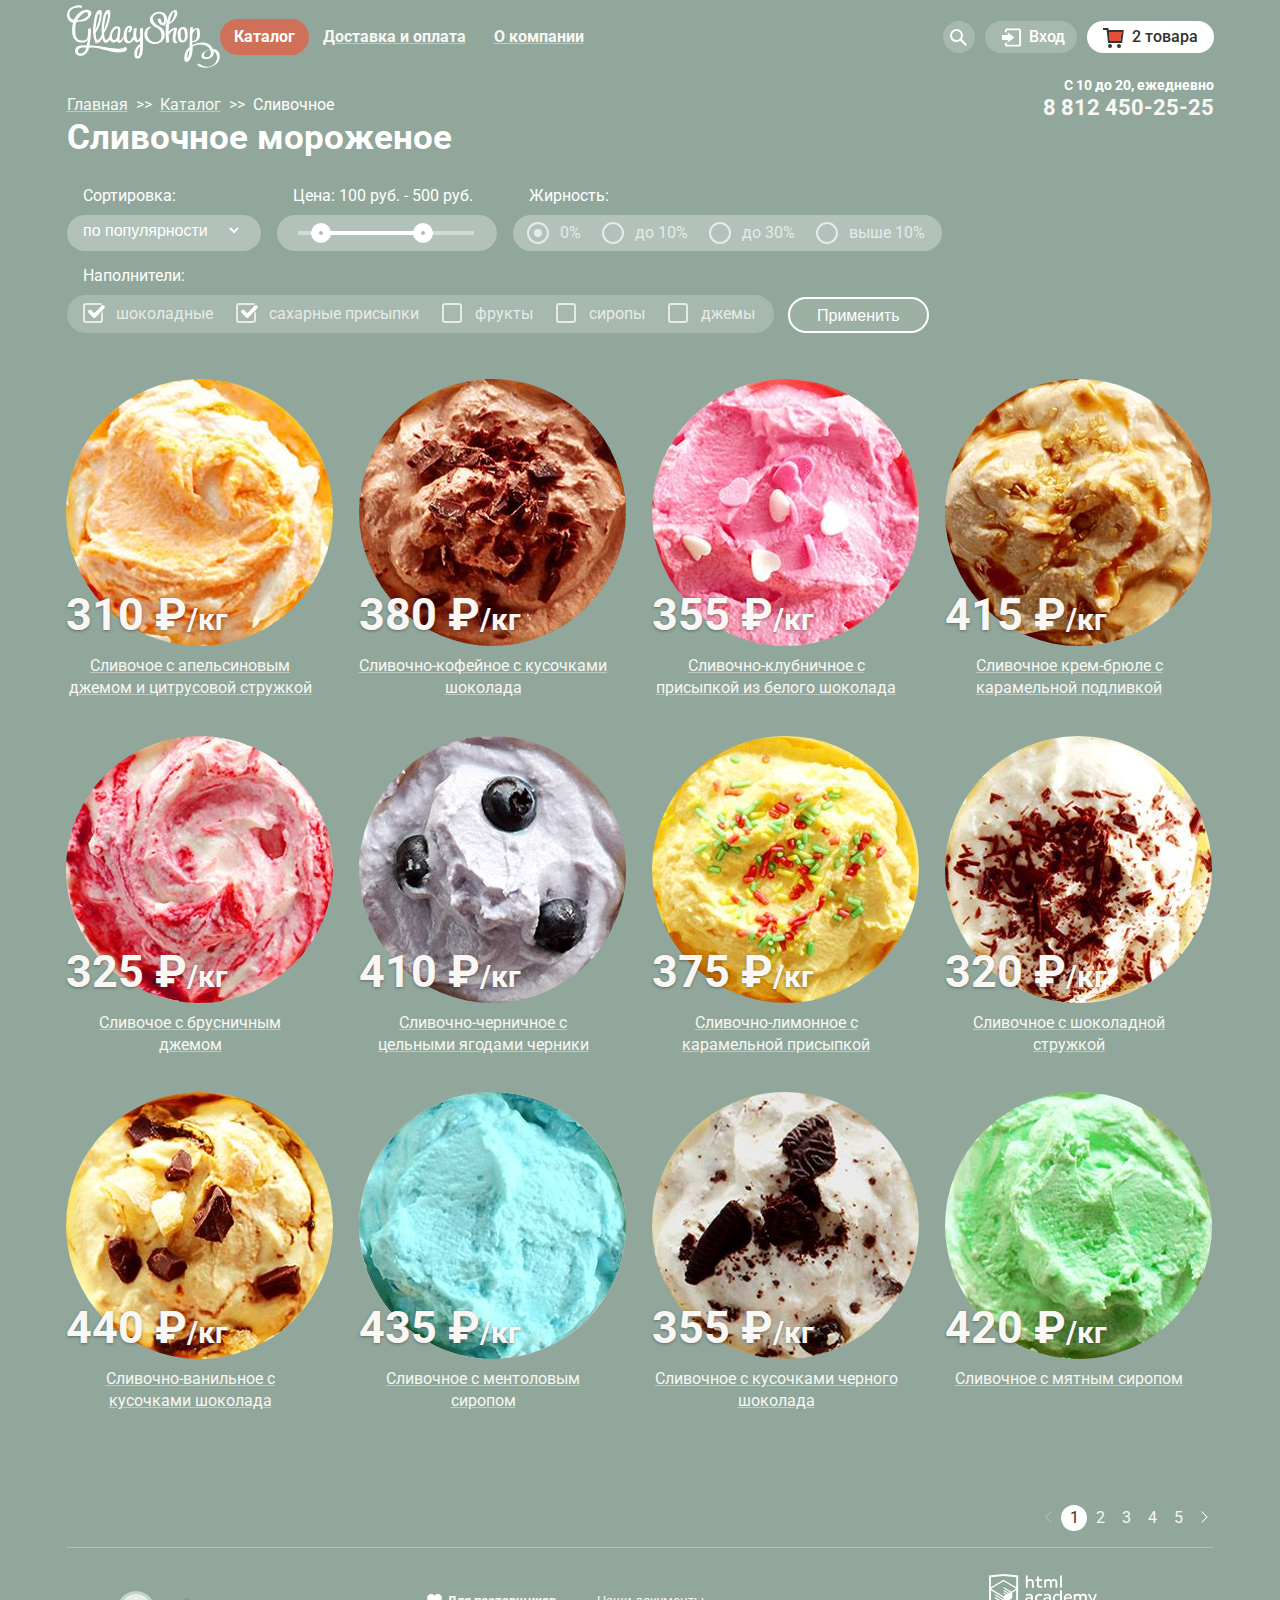
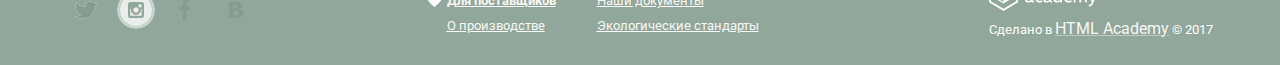
==== catalog.html @ 4b13fd87 "Финал. 2 раз" ====
<!DOCTYPE html>
<html lang="ru">

<head>
  <meta charset="utf-8">
  <title>HTML Academy: Глейси-каталог</title>
  <link href="/css/normalize.css" rel="stylesheet">
  <link href="css/style.min.css" rel="stylesheet">
  <link href="https://fonts.googleapis.com/css?family=Roboto:400,500,700&amp;subset=cyrillic" rel="stylesheet">
</head>

<body>
  <div class="site-wrapper inner">

    <div class="container inner">
      <header class="main-header inner">
        <nav class="main-navigation">
          <div class="logo">
            <a href="index.html" class="main-header-logo">
              <img src="img/logo-header.svg" width="154" height="63" alt="Логотип «Глейси»"></a>
          </div>

          <ul class="main-menu inner">
            <li class="main-menu-current"><a href="#">Каталог</a></li>
            <li><a class="menu-item" href="#">Доставка и оплата</a></li>
            <li><a class="menu-item" href="#">О компании</a></li>
          </ul>

          <ul class="user-navigation">
            <li class="user-navigation-search">
              <a><span class="visually-hidden">Поиск</span></a>
              <ul class="search-list">
                <li>
                  <div class="search-container">
                    <form class="form-search" action="https://echo.htmlacademy.ru" method="post">
                      <input type="search" name="поиск" placeholder="Что ищем?">
                    </form>
                  </div>
                </li>
              </ul>
            </li>

            <li class="user-navigation-login"><a href="#"><span >Вход</span></a>
              <ul class="login-list">
                <li>
                  <div class="login-container">
                    <form class="form-login" action="https://echo.htmlacademy.ru">
                      <span class="visually-hidden">Электронная почта</span>
                      <input type="email" name="email" placeholder="Электронная почта">
                      <span class="visually-hidden">Пароль</span>
                      <input type="password" name="password" placeholder="Пароль">

                      <div class="login-link">
                        <button class="button button-login" type="submit">Войти</button>
                        <ul class="login-link-list">
                          <li><a class="modal-link" href="#">Забыли пароль?</a></li>
                          <li><a class="modal-link" href="#">Новая регистрация</a></li>
                        </ul>
                      </div>
                    </form>
                  </div>
                </li>
              </ul>
            </li>

            <li class="user-navigation-bascet"><a href="#">2 товара<span class="visually-hidden">Корзина</span></a>
              <div class="basket-list">
                <div class="bascet-container">
                  <span class="visually-hidden">Таблица товаров</span>
                  <table class="besket-item">
                    <tr class="visually-hidden">
                      <td>Удалить из корзины</td>
                      <td>Изображение</td>
                      <td>Название</td>
                      <td>Цена/кг</td>
                      <td>Стоимость</td>
                    </tr>
                    <tr>
                      <td>
                        <button class="bascet-button-remove" type="button"></button>
                      </td>
                      <td><img src="img/bascet-tov-1.png" width="33" height="33" alt="Пломбир с апельсиновым джемом"></td>
                      <td>Пломбир с апельсиновым джемом</td>
                      <td>1,5 кг x <span class="gray-price">200 руб.</span></td>
                      <td>300 руб.</td>
                    </tr>
                    <tr>
                      <td>
                        <button class="bascet-button-remove" type="button"></button>
                      </td>
                      <td><img src="img/bascet-tov-2.png" width="33" height="33" alt="Пломбир с апельсиновым джемом"></td>
                      <td>Клубничный пломбир с присыпкой из белого шоколада</td>
                      <td>1,5 кг x <span class="gray-price">300 руб.</span></td>
                      <td>450 руб.</td>
                    </tr>
                    <tr>
                      <td></td>
                      <td></td>
                      <td></td>
                      <td colspan="2" class="bascet-finprice"><b>Итого: 750 руб.</b></td>

                    </tr>
                  </table>

                  <button type="submit" class="button button-basket">Oформить заказ</button>
                </div>
              </div>
            </li>
          </ul>
        </nav>
        
        <div class="contacts-navigation">
          <div class="breadcrumbs">
            <ul class="breadcrumbs-list">
              <li><a href="index.html">Главная</a></li>
              <li><a href="index.html">>></a></li>
              <li><a href="/">Каталог</a></li>
              <li><a href="index.html">>></a></li>
              <li>Cливочное</li>
            </ul>
          </div>
          <div class="container-contacts">
            <span class="contacts-navigation-timing">С 10 до 20, ежедневно</span>
            <br>
            <a href="tel:+78124502525" class="contacts-navigation-phone">8 812 450-25-25</a>
          </div>
        </div>
      </header>

      <main class="inner">
        <h1 class="visually-hidden">Каталог мороженого</h1>
        <section class="container-filter">
          <div class="filter-title">
            <h2>Cливочное мороженое</h2>
          </div>
          <form class="form-filter" action="https://echo.htmlacademy.ru">
            <div class="filter-1">
              <span>Сортировка:</span>
              <div class="options"></div>
              <select class="options-list" name="sorting">
                <option value="popular">по популярности</option>
                <option value="popular">cначала недорогие</option>
                <option value="popular">cначала дорогие</option>
                <option value="popular">по жирности</option>
              </select>
            </div>

            <div class="filter-2">
              <span>Цена: 100 руб. - 500 руб.</span>
              <div class="runner">
                <div class="range-controls"></div>
              </div>
            </div>

            <div class="filter-3">
              <span>Жирность:</span>
              <div class="radio-controls">
                <ul class="radio-list">
                  <li class="filter-fat">
                    <input class="visually-hidden filter-input filter-input-radio" type="radio" name="fat" id="zero" checked>
                    <label for="zero">0%</label>
                  </li>

                  <li class="filter-fat">
                    <input class="visually-hidden filter-input filter-input-radio" type="radio" name="fat" id="before-ten">
                    <label for="before-ten">до 10%</label>
                  </li>

                  <li class="filter-fat">
                    <input class="visually-hidden filter-input filter-input-radio" type="radio" name="fat" id="before-thirty">
                    <label for="before-thirty">до 30%</label>
                  </li>

                  <li class="filter-fat">
                    <input class="visually-hidden filter-input filter-input-radio" type="radio" name="fat" id="after-thirty">
                    <label for="after-thirty">выше 10%</label>
                  </li>
                </ul>
              </div>
            </div>

            <div class="filter-4">
              <span>Наполнители:</span>
              <div class="checkbox-controls">
                <ul class="filter-filler-list">
                  <li class="filler-item">
                    <input class="visually-hidden filter-input-checkbox" type="checkbox" name="chocolate" id="filter-chocolate" checked>
                    <label for="filter-chocolate">шоколадные</label>
                  </li>

                  <li class="filler-item">
                    <input class="visually-hidden filter-input-checkbox" type="checkbox" name="sugar" id="filter-sugar" checked>
                    <label for="filter-sugar">сахарные присыпки</label>
                  </li>

                  <li class="filler-item">
                    <input class="visually-hidden filter-input-checkbox" type="checkbox" name="fruit" id="filter-fruit">
                    <label for="filter-fruit">фрукты</label>
                  </li>

                  <li class="filler-item">
                    <input class="visually-hidden filter-input-checkbox" type="checkbox" name="syrup" id="filter-syrup">
                    <label for="filter-syrup">сиропы</label>
                  </li>

                  <li class="filler-item">
                    <input class="visually-hidden filter-input-checkbox" type="checkbox" name="jam" id="filter-jam">
                    <label for="filter-jam">джемы</label>
                  </li>
                </ul>
              </div>

            </div>
            <button class="button-filter">Применить</button>
          </form>
        </section>

        <section class="catalog-container">
          <h2 class="visually-hidden">Товары</h2>
          <ul class="catalog-list catalog">
            <li class="card-product">
              <a class="catalog-item catalog" href="#">
                <img src="img/tov-1.jpg" width="267" height="267" alt="Cливочое с апельсиновым джемом и цитрусовой стружкой">
                <div class="cost-and-kg"><span class="cost">310 ₽</span><span class="kg">/кг</span></div>
                <p class="name-ice-cream">Cливочое с апельсиновым джемом и цитрусовой стружкой</p>
              </a>
              <button class="button button-catalog">Быстрый просмотр</button>

            </li>
            <li class="card-product">
              <a class="catalog-item catalog" href="#">
                <img src="img/tov-2.jpg" width="267" height="267" alt="Сливочно-кофейное с кусочками шоколада">
                <div class="cost-and-kg"><span class="cost">380 ₽</span><span class="kg">/кг</span></div>
                <p class="name-ice-cream">Сливочно-кофейное с кусочками шоколада</p>
              </a>
              <button class="button button-catalog">Быстрый просмотр</button>
            </li>
            <li class="card-product">
              <a class="catalog-item catalog" href="#">
                <img src="img/tov-3.jpg" width="267" height="267" alt="Сливочно-клубничное с присыпкой из белого шоколада">
                <div class="cost-and-kg"><span class="cost">355 ₽</span><span class="kg">/кг</span></div>
                <p class="name-ice-cream">Сливочно-клубничное с присыпкой из белого шоколада</p>
              </a>
              <button class="button button-catalog">Быстрый просмотр</button>

            </li>
            <li class="card-product">
              <a class="catalog-item catalog" href="#">
                <img src="img/tov-4.jpg" width="267" height="267" alt="Cливочное крем-брюле с карамельной подливкой">
                <div class="cost-and-kg"><span class="cost">415 ₽</span><span class="kg">/кг</span></div>
                <p class="name-ice-cream">Cливочное крем-брюле с карамельной подливкой</p>
              </a>
              <button class="button button-catalog">Быстрый просмотр</button>

            </li>
            <li class="card-product">
              <a class="catalog-item catalog" href="#">
                <img src="img/tov-5.jpg" width="267" height="267" alt="Cливочое с брусничным джемом">
                <div class="cost-and-kg"><span class="cost">325 ₽</span><span class="kg">/кг</span></div>
                <p class="name-ice-cream">Cливочое с брусничным джемом</p>
              </a>
              <button class="button button-catalog">Быстрый просмотр</button>

            </li>
            <li class="card-product">
              <a class="catalog-item catalog" href="#">
                <img src="img/tov-6.jpg" width="267" height="267" alt="Сливочно-черничное с цельными ягодами черники">
                <div class="cost-and-kg"><span class="cost">410 ₽</span><span class="kg">/кг</span></div>
                <p class="name-ice-cream">Сливочно-черничное с цельными ягодами черники</p>
              </a>
              <button class="button button-catalog">Быстрый просмотр</button>
            </li>
            <li class="card-product">
              <a class="catalog-item catalog" href="#">
                <img src="img/tov-7.jpg" width="267" height="267" alt="Сливочно-лимонное с карамельной присыпкой">
                <div class="cost-and-kg"><span class="cost">375 ₽</span><span class="kg">/кг</span></div>
                <p class="name-ice-cream">Сливочно-лимонное с карамельной присыпкой</p>
              </a>
              <button class="button button-catalog">Быстрый просмотр</button>

            </li>
            <li class="card-product">
              <a class="catalog-item catalog" href="#">
                <img src="img/tov-8.jpg" width="267" height="267" alt="Сливочное с шоколадной стружкой">
                <div class="cost-and-kg"><span class="cost">320 ₽</span><span class="kg">/кг</span></div>
                <p class="name-ice-cream">Сливочное с шоколадной стружкой</p>
              </a>
              <button class="button button-catalog">Быстрый просмотр</button>
            </li>
            <li class="card-product">
              <a class="catalog-item catalog" href="#">
                <img src="img/tov-9.jpg" width="267" height="267" alt="Сливочно-ванильное с кусочками шоколада">
                <div class="cost-and-kg"><span class="cost">440 ₽</span><span class="kg">/кг</span></div>
                <p class="name-ice-cream">Сливочно-ванильное с кусочками шоколада</p>
              </a>
              <button class="button button-catalog">Быстрый просмотр</button>
            </li>
            <li class="card-product">
              <a class="catalog-item catalog" href="#">
                <img src="img/tov-10.jpg" width="267" height="267" alt="Сливочноe с ментоловым сиропом">
                <div class="cost-and-kg">
                  <span class="cost">435 ₽</span><span class="kg">/кг</span></div>
                <p class="name-ice-cream">Сливочноe с ментоловым сиропом</p>
              </a>
              <button class="button button-catalog">Быстрый просмотр</button>

            </li>
            <li class="card-product">
              <a class="catalog-item catalog" href="#">
                <img src="img/tov-11.jpg" width="267" height="267" alt="Сливочное с кусочками черного шоколада">
                <div class="cost-and-kg">
                  <span class="cost">355 ₽</span><span class="kg">/кг</span></div>
                <p class="name-ice-cream">Сливочное с кусочками черного шоколада</p>
              </a>
              <button class="button button-catalog">Быстрый просмотр</button>

            </li>
            <li class="card-product">
              <a class="catalog-item catalog" href="#">
                <img src="img/tov-12.jpg" width="267" height="267" alt="Сливочное с мятным сиропом">
                <div class="cost-and-kg">
                  <span class="cost">420 ₽</span><span class="kg">/кг</span></div>
                <p class="name-ice-cream">Сливочное с мятным сиропом</p>
              </a>
              <button class="button button-catalog">Быстрый просмотр</button>

            </li>
          </ul>
          <ul class="pagination-list">
            <li class="back disabled">
              <a class="arrow-back" href="#"><img src="img/arrow-back.svg" alt="назад" width="7" height="12"></a>
            </li>
            <li><a class="pagination-item active" href="#">1</a></li>
            <li><a class="pagination-item" href="#">2</a></li>
            <li><a class="pagination-item" href="#">3</a></li>
            <li><a class="pagination-item" href="#">4</a></li>
            <li><a class="pagination-item" href="#">5</a></li>
            <li>
              <a class="arrow-next" href="#"><img src="img/arrow-next.svg" alt="вперед" width="7" height="12"></a>
            </li>
          </ul>

        </section>
      </main>

      <footer class="main-footer inner">
        <div class="footer-social">
          <ul class="footer-social-list">
            <li><a class="twiter" href="#" target="_blank"><span class="visually hidden">Твиттер</span></a></li>
            <li><a class="instagram" href="#" target="_blank"><span class="visually hidden">Инстаграмм</span></a></li>
            <li><a class="fb" href="#" target="_blank"><span class="visually hidden">Фейсбук</span></a></li>
            <li><a class="vk" href="#" target="_blank"><span class="visually hidden">Вконтакте</span></a></li>
          </ul>
        </div>
        <nav>
          <ul class="footer-menu">
            <li class="footer-menu-heart"><a href="#">Для поставщиков</a></li>
            <li><a href="#">Наши документы</a></li>
            <li><a href="#">О производстве</a></li>
            <li><a href="#">Экологические стандарты</a></li>
          </ul>
        </nav>
        <div class="footer-copywriting">
          <a href="https://htmlacademy.ru/">
            <img src="img/logo-footer.svg" width="108" height="39" alt="html академия"></a>
          <p>Cделано в <a class="footer-link" href="#">HTML Academy</a> © 2017</p>
        </div>
      </footer>

    </div>
  </div>
</body>

</html>
---- css/style.min.css ----
body {min-width: 1200px;font-family: "Roboto", Arial, sans-serif;font-size: 16px;line-height: 22px;color: #ffffff;}main.inner {min-width: 1200px;padding: 0;margin: 0;}.body-index {min-width: 1200px;margin-left: auto;margin-right: auto;}.site-wrapper {min-width: 940px;background-color: #849d8f;background-repeat: no-repeat;background-position: top center;}a {text-decoration: none;}.site-wrapper.inner {min-height: 0;background-color: #91a79b;background-image: none;}.container {width: 1200px;margin-left: auto;margin-right: auto;padding-right: 2.3%;padding-left: 2.3%;}a {font-size: 16px;color: #f8f7f4;}a:hover,a:active {color: #ffbc9e;}.menu-item,.name-ice-cream,.footer-menu-item,.breadcrumbs-list a,.footer-menu {text-decoration: underline;-webkit-text-decoration-skip: ink;text-decoration-skip: ink;-webkit-text-decoration-color: rgba(255, 255, 255, 0.4);text-decoration-color: rgba(255, 255, 255, 0.4);}.breadcrumbs-list a:hover {text-decoration: underline;-webkit-text-decoration-skip: ink;text-decoration-skip: ink;-webkit-text-decoration-color: #ffbc9e;text-decoration-color: #ffbc9e;}.breadcrumbs-list li:nth-child(2) a,.breadcrumbs-list li:nth-child(4) a,.breadcrumbs-list li:nth-child(5) a {text-decoration: none;}.footer-link {text-decoration: underline;-webkit-text-decoration-skip: ink;text-decoration-skip: ink;-webkit-text-decoration-color: rgba(255, 255, 255, 0.4);text-decoration-color: rgba(255, 255, 255, 0.4);}.footer-link:hover {text-decoration: underline;-webkit-text-decoration-skip: ink;text-decoration-skip: ink;-webkit-text-decoration-color: #ffbc9e;text-decoration-color: #ffbc9e;}.modal-link {text-decoration: underline;-webkit-text-decoration-skip: ink;text-decoration-skip: ink;-webkit-text-decoration-color: #323232;text-decoration-color: #323232;}.modal-link:hover,.modal-link:active {color: #e84d37;-webkit-text-decoration-color: #e84d37;text-decoration-color: #e84d37;}img {max-width: 100%;height: auto;}.visually-hidden:not(:focus):not(:active),input[type="checkbox"].visually-hidden,input[type="radio"].visually-hidden {position: absolute;width: 1px;height: 1px;margin: -1px;border: 0;padding: 0;white-space: nowrap;-webkit-clip-path: inset(100%);clip-path: inset(100%);clip: rect(0 0 0 0);overflow: hidden;}.button {color: #fefefe;font-weight: 700;font-size: 18px;line-height: 24px;padding: 13px 24px;border: 0;border-radius: 40px;background-image: -webkit-gradient(linear, left top, left bottom, from(#f26843), to(#e74a35));background-image: -webkit-linear-gradient(#f26843 0%, #e74a35 100%);background-image: -o-linear-gradient(#f26843 0%, #e74a35 100%);background-image: linear-gradient(#f26843 0%, #e74a35 100%);-webkit-box-shadow: 0px 1px 2px 0px rgba(172, 16, 0, 0.64);box-shadow: 0px 1px 2px 0px rgba(172, 16, 0, 0.64);}.button:hover {background-image: -webkit-gradient(linear, left top, left bottom, from(#f58669), to(#ec6f5e));background-image: -webkit-linear-gradient(#f58669 0%, #ec6f5e 100%);background-image: -o-linear-gradient(#f58669 0%, #ec6f5e 100%);background-image: linear-gradient(#f58669 0%, #ec6f5e 100%);}.button:active {background-image: -webkit-gradient(linear, left top, left bottom, from(#d74531), to(#e1613e));background-image: -webkit-linear-gradient(#d74531 0%, #e1613e 100%);background-image: -o-linear-gradient(#d74531 0%, #e1613e 100%);background-image: linear-gradient(#d74531 0%, #e1613e 100%);-webkit-box-shadow: inset 0px 2px 2px 0px rgba(148, 39, 24, 0.4);box-shadow: inset 0px 2px 2px 0px rgba(148, 39, 24, 0.4);}.button.big-banner-button {font-size: 32px;line-height: 44px;text-shadow: 0px 2px 5px rgba(172, 16, 0, 0.76);}.button.big-banner-button:hover {background-image: -webkit-gradient(linear, left top, left bottom, from(#f58669), to(#ec6f5e));background-image: -webkit-linear-gradient(#f58669 0%, #ec6f5e 100%);background-image: -o-linear-gradient(#f58669 0%, #ec6f5e 100%);background-image: linear-gradient(#f58669 0%, #ec6f5e 100%);-webkit-box-shadow: 0px 1px 2px 0px rgba(172, 16, 0, 0.64);box-shadow: 0px 1px 2px 0px rgba(172, 16, 0, 0.64);color: #ffffff;}.button.big-banner-button:active {background-image: -webkit-gradient(linear, left top, left bottom, from(#d74531), to(#e1613e));background-image: -webkit-linear-gradient(#d74531 0%, #e1613e 100%);background-image: -o-linear-gradient(#d74531 0%, #e1613e 100%);background-image: linear-gradient(#d74531 0%, #e1613e 100%);-webkit-box-shadow: inset 0px 2px 2px 0px rgba(148, 39, 24, 0.4);box-shadow: inset 0px 2px 2px 0px rgba(148, 39, 24, 0.4);color: #ffffff;}.button-feedback {text-align: center;margin: 0;margin-left: auto;margin-right: auto;margin-top: 26px;margin-bottom: 30px;}.main-header {width: 1147px;margin: auto;margin-bottom: 273px;}.main-header.inner {width: 1147px;margin: auto;margin-bottom: 0px;}.main-menu,.sub-menu,.user-navigation,.search-list,.login-link-list,.breadcrumbs-list,.filter-filler-list,.fat-filter-list {list-style: none;}.main-menu,.menu-catalog-item:first-child {font-weight: 700;}.catalog-line {width: 130px;padding: 0;margin-top: 0;margin-bottom: 0;border: 1px solid #d1d0ce;}.menu-catalog-list,.search-list {color: black;list-style: none;display: none;}.user-navigation-search {position: relative;}.search-list {z-index: 2;display: none;margin: 0;padding: 0;list-style: none;background-color: transparent;padding-top: 5px;border-radius: 8px;-webkit-box-shadow: 0px 20px 20px 0px rgba(0, 0, 0, 0.4);box-shadow: 0px 20px 20px 0px rgba(0, 0, 0, 0.4);border-radius: 8px;position: absolute;top: 33px;left: -310px;}.search-container {padding: 20px 15px;background-color: #f8f7f4;border-radius: 8px;}.form-search input[type="search"] {padding: 0;margin: 0;width: 310px;height: 42px;padding-left: 14px;border: 1px solid #d3d3d2;border-radius: 6px;}.user-navigation-search:hover .search-list {display: -webkit-box;display: -ms-flexbox;display: flex;}.main-navigation {display: -webkit-box;display: -ms-flexbox;display: flex;min-height: 74px;margin: auto;}.logo {width: 153px;padding: 0;margin: 0;margin-top: auto;display: -webkit-box;display: -ms-flexbox;display: flex;margin-top: auto;}.main-menu {margin: 0;padding: 0;display: -webkit-box;display: -ms-flexbox;display: flex;-ms-flex-wrap: wrap;flex-wrap: wrap;width: 600px;display: flex;-webkit-box-align: center;-ms-flex-align: center;align-items: center;flex-wrap: wrap;}.main-menu a {margin: 0;display: block;padding: 7px 14px;}.main-menu a:hover,.main-menu a:active {color: #323232;background-color: #f7f6f3;border-radius: 20px;text-decoration: none;}.main-menu a:active {background-color: rgba(248, 247, 244, 0.988);-webkit-box-shadow: inset 0px 2px 1px 0px #696969;box-shadow: inset 0px 2px 1px 0px #696969;}.main-menu li:first-child:hover .menu-catalog-list,.main-menu li:first-child:active .menu-catalog-list {position: fixed;top: 55px;padding-top: 5px;display: block;border-radius: 8px;background-color: transparent;margin: 0;-webkit-box-shadow: 0px 20px 20px 0px rgba(0, 0, 0, 0.4);box-shadow: 0px 20px 20px 0px rgba(0, 0, 0, 0.4);}.main-menu.inner li:first-child:hover .menu-catalog-list,.main-menu.inner li:first-child:active .menu-catalog-list {display: none;}.menu-catalog-list {list-style: none;padding: 0;margin: 0;}.menu-catalog-container {padding: 0;margin: 0;list-style: none;border-radius: 8px;background-color: #f8f7f4;}.menu-catalog-container li:first-child::after {content: "";position: absolute;top: 44px;height: 2px;width: 138px;background-color: #d1d0ce;}.menu-catalog-item:hover a {background-color: #fbded8;}.menu-catalog-item:active a {background-color: #f6b5a5;-webkit-box-shadow: none;box-shadow: none;}.menu-catalog-item {padding-left: 15px;padding-left: 5px;padding-top: 5px;padding-bottom: 5px;}.user-navigation {font-size: 14px;line-height: 16px;font-weight: 500;padding: 0;margin: 0;display: -webkit-box;display: -ms-flexbox;display: flex;-ms-flex-wrap: wrap;flex-wrap: wrap;width: 350px;-webkit-box-pack: end;-ms-flex-pack: end;justify-content: flex-end;-webkit-box-align: center;-ms-flex-align: center;align-items: center;margin-left: auto;}.menu-catalog-item {font-size: 14px;line-height: 16px;list-style: none;font-weight: 400;}.menu-catalog-item a,.login-list a {color: #323232;}.menu-catalog-item.active-link {background-color: #d07058;}.menu-catalog-item:hover {background-color: #fbded8;}.menu-catalog-item:active,.menu-catalog-item:active a {background-color: #f6b5a5;}.menu-catalog-item:first-child:hover {background-color: #fbded8;border-top-left-radius: 8px;border-top-right-radius: 8px;}.menu-catalog-item:last-child:hover {background-color: #fbded8;border-bottom-left-radius: 8px;border-bottom-right-radius: 8px;}.menu-catalog-item:first-child:active {background-color: #f6b5a5;border-top-left-radius: 8px;border-top-right-radius: 8px;}.menu-catalog-item:last-child:active {background-color: #f6b5a5;border-bottom-left-radius: 8px;border-bottom-right-radius: 8px;}.user-navigation-search {width: 32px;height: 32px;border-radius: 50%;background-color: rgba(255, 255, 255, 0.2);background-image: url("/img/ic-search.svg");background-repeat: no-repeat;background-size: 17px 17px;background-position: center;}.user-navigation-search:hover {background-color: rgb(255, 255, 255);background-image: url("/img/ic-search-hover.svg");}.user-navigation-login {width: 92px;display: -webkit-box;display: -ms-flexbox;display: flex;position: relative;background-color: rgba(255, 255, 255, 0.2);border-radius: 40px;margin-left: 10px;background-image: url("/img/ic-login.svg");background-repeat: no-repeat;background-size: 20px 19px;background-position: 17px 7px;}.user-navigation-login:hover {background-color: rgb(255, 255, 255);color: #323232;background-image: url(/img/ic-login-hover.svg);background-repeat: no-repeat;background-size: 20px 19px;background-position: 17px 7px;}.user-navigation-login span {display: inline-block;color: #ffffff;padding-top: 8px;padding-bottom: 8px;padding-right: 6px;padding-left: 44px;}.user-navigation-login:hover span {color: #323232;}.login-list {z-index: 2;margin: 0;padding: 0;display: none;position: absolute;list-style: none;border-radius: 8px;padding-top: 5px;background-color: transparent;top: 32px;left: -196px;-webkit-box-shadow: 0px 20px 20px 0px rgba(0, 0, 0, 0.4);box-shadow: 0px 20px 20px 0px rgba(0, 0, 0, 0.4);}.login-container {list-style: none;padding: 0;margin: 0;background-color: #f8f7f4;border-radius: 8px;padding-top: 20px;padding-left: 17px;padding-right: 17px;}.login-link-list a {background-image: none;}.user-navigation-login:hover .login-list {display: block;}.form-login {width: 256px;}.form-login input {width: 0px;width: 240px;height: 42px;border: 1px solid #999999;padding-left: 14px;border-radius: 8px;margin-bottom: 20px;}.button-login {margin: 0;margin-bottom: 20px;margin-right: 19px;}.login-link {padding: 0;margin: 0;display: -webkit-box;display: -ms-flexbox;display: flex;}.login-link a {display: inline-block;margin-bottom: 6px;}.login-link-list {padding: 0;margin: 0;margin-top: 3px;}.user-navigation-bascet {background-color: #ffffff;border-radius: 40px;margin-left: 10px;background-image: url(/img/ic-bascet-active.svg);background-repeat: no-repeat;background-size: 21px 20px;background-position: 16px 7px;}.user-navigation-bascet a {color: #323232;display: inline-block;padding-right: 16px;padding-left: 45px;padding-top: 8px;padding-bottom: 8px;}.user-navigation-bascet:hover a {color: #323232;}.container {position: relative;}.basket-list {z-index: 2;display: none;padding: 0;margin: 0;font-weight: 400;color: #323232;list-style: none;font-size: 13px;position: absolute;top: 53px;left: 716px;padding-top: 5px;padding-right: 0px;border-radius: 8px;background-color: transparent;-webkit-box-shadow: 0px 20px 20px 0px rgba(0, 0, 0, 0.4);box-shadow: 0px 20px 20px 0px rgba(0, 0, 0, 0.4);}.besket-item tr:last-child {border-top: 1px solid #ccccc9;}.bascet-container {list-style: none;padding: 0;margin: 0;background-color: #f8f7f4;padding: 0px;border-radius: 8px;padding-top: 20px;padding-bottom: 20px;padding-left: 16px;padding-right: 16px;}.bascet-finprice {width: 146px;text-align: right;padding-top: 16px;}.user-navigation-bascet:hover .basket-list {display: -webkit-box;display: -ms-flexbox;display: flex;}.bascet-button-remove {padding: 0;width: 11px;height: 11px;border: none;background-image: url(/img/baset-remove.svg);background-color: transparent;}.bascet-finprice {padding-left: 420px;}.besket-item {padding: 0;margin: 0;border-collapse: collapse;margin-bottom: 17px;}.button-basket {display: block;margin-left: auto;margin-top: 14px;}.besket-item td {padding-bottom: 18px;}.besket-item td:nth-child(1) {width: 13px;}.besket-item td:nth-child(2) {width: 33px;padding-left: 8px;padding-right: 8px;}.besket-item td:nth-child(3) {width: 216px;padding-left: 6px;padding-right: 24px;}.besket-item td:nth-child(4) {width: 96px;padding-left: 7px;padding-right: 6px;}.besket-item td:nth-child(5) {width: 50px;padding-left: 21px;}.contacts-navigation {margin: 0;padding: 0;height: 42px;display: -webkit-box;display: -ms-flexbox;display: flex;-ms-flex-wrap: wrap;flex-wrap: wrap;}.container-contacts {width: 300px;height: 42px;margin-left: auto;}.form-login {font-weight: 400;}.login-list a {font-size: 13px;color: #323232;}.gray-price {color: #999999;}.contacts-navigation {font-weight: 700;text-align: right;}.contacts-navigation-timing {display: inline-block;font-size: 14px;line-height: 16px;}.contacts-navigation-phone {display: inline-block;font-size: 22px;line-height: 24px;}.slider-list,.breadcrumbs,.fat-filter,.filler-filter,.pagination-list,.slider-button-list {list-style: none;}.slider {width: 1147px;margin: auto;position: relative;text-align: center;margin-bottom: 40px;}.slider-list {margin: 0;padding: 0;}.slide-title {width: 700px;padding: 0;margin: 0 auto;margin-bottom: 38px;font-size: 60px;line-height: 60px;font-weight: 800;}.slider-controls {position: absolute;bottom: 10px;}.slider-controls label {display: inline-block;width: 17px;height: 17px;margin-right: 8px;vertical-align: top;background-color: transparent;border: 2px solid #ffffff;border-radius: 50%;cursor: pointer;}.slider-controls label:hover {display: inline-block;width: 17px;height: 17px;margin-right: 8px;vertical-align: top;background-color: rgba(255, 255, 255, 0.2);border: 2px solid #ffffff;border-radius: 50%;cursor: pointer;}#icecream-1:checked~.site-wrapper {background-color: #849d8f;background-image: url("/img/icecream-banner1.png");}#icecream-2:checked~.site-wrapper {background-color: #8996a6;background-image: url("/img/icecream-banner2.png");}#icecream-3:checked~.site-wrapper {background-color: #9d8b84;background-image: url("/img/icecream-banner3.png");}.site-wrapper::before,.site-wrapper::after {content: "";visibility: hidden;}.slide {display: none;}#icecream-1:checked~.site-wrapper #slide-1,#icecream-2:checked~.site-wrapper #slide-2,#icecream-3:checked~.site-wrapper #slide-3 {display: block;}#icecream-1:checked~.site-wrapper label[for="icecream-1"],#icecream-2:checked~.site-wrapper label[for="icecream-2"],#icecream-3:checked~.site-wrapper label[for="icecream-3"] {background-color: #ffffff;}.slider-list-first,.slider-list-second,.slider-list-third {padding: 0;margin: 0;position: absolute;top: 0;left: 0;}.big-banner-button {margin-left: auto;margin-right: auto;margin-bottom: 10px;}.banner-item {font-size: 60px;line-height: 60px;list-style: none;font-weight: 700;text-align: center;}.ice-cream-sale {padding: 0;margin-left: auto;margin-right: auto;width: 1147px;display: -webkit-box;display: -ms-flexbox;display: flex;min-height: 230px;-webkit-box-pack: justify;-ms-flex-pack: justify;justify-content: space-between;margin-bottom: 34px;}.sale {width: 560px;margin: 0;padding: 0;display: -webkit-box;display: -ms-flexbox;display: flex;-ms-flex-wrap: wrap;flex-wrap: wrap;padding-top: 22px;}.button.button-sale {margin-left: auto;margin-right: 21px;height: 46px;padding: 0;padding-left: 22px;padding-right: 22px;}.sale.sale-first {background-color: #6f2333;background-image: url("/img/bg-raspberry.jpg");background-repeat: no-repeat;border-radius: 14px;min-height: 230px;}.sale.sale-second {background-color: #442719;background-image: url("/img/bg-chocolate.jpg");background-repeat: no-repeat;border-radius: 14px;min-height: 230px;}.sale-head {padding: 0;margin: 0;padding-left: 18px;font-size: 35px;line-height: 41px;}.sale-description {margin: 0;padding: 0;padding-left: 18px;padding-right: 18px;font-size: 18px;line-height: 22px;font-weight: 700;}.catalog-container {display: block;width: 1172px;padding-left: 13px;}.catalog-list.index,.catalog-list.catalog {list-style: none;padding: 0;}.catalog-item.index a,.catalog.index,.catalog.catalog,.name-ice-cream {padding: 0;margin: 0;}.catalog-list.index {padding: 0;width: 1180px;display: -webkit-box;display: -ms-flexbox;display: flex;margin-left: auto;margin-right: auto;-ms-flex-pack: distribute;justify-content: space-around;}.catalog-list .index:hover {color: #ffffff;}.catalog-list.catalog {padding: 0;margin: 0;list-style: none;display: -webkit-box;display: -ms-flexbox;display: flex;-ms-flex-wrap: wrap;flex-wrap: wrap;-ms-flex-pack: distribute;justify-content: space-around;}.catalog-item.index,.catalog-item.catalog {padding: 0;margin: 0;}.catalog-item.catalog {width: 267px;}.catalog-item.index a,.catalog-item.catalog a {width: 267px;margin: 0;padding-top: 6px;padding-left: 13px;padding-right: 13px;padding-bottom: 65px;}.catalog-list.catalog {min-height: 1070px;margin: 0;padding: 0;margin-bottom: 62px;}.catalog-item.index,.catalog-item.catalog {margin: 0;height: 335px;padding-top: 6px;position: relative;display: -webkit-box;display: -ms-flexbox;display: flex;-webkit-box-orient: vertical;-webkit-box-direction: normal;-ms-flex-direction: column;flex-direction: column;}.catalog-item.index::before,.catalog-item.catalog::before {position: absolute;}.name-ice-cream {display: inline-block;width: 248px;margin: 0;padding: 0;margin-top: 9px;margin-bottom: 10px;font-size: 16px;line-height: 22px;text-align: center;}.cost-and-kg {padding: 0;margin: 0;position: absolute;top: 219px;z-index: 5;}.cost {font-size: 45px;line-height: 45px;font-weight: 700;text-shadow: 0px 1px 3px rgba(49, 50, 53, 0.5);}.kg {font-size: 30px;line-height: 45px;font-weight: 700;text-shadow: 0px 1px 3px rgba(49, 50, 53, 0.5);}.catalog-item img {width: 267px;height: 267px;border-radius: 50%;margin: 0;z-index: 1;}.card-product {position: relative;min-height: 420px;padding-left: 13px;padding-right: 13px;border-radius: 14px;background-color: none;margin-bottom: -70px;}.card-product:hover {background-color: rgba(255, 255, 255, 0.3);z-index: 7;}.button-catalog {display: inline-block;z-index: 7;margin-left: 25px;display: none;}.card-product:hover .button-catalog {display: block;}.card-product a {padding: 0;margin: 0;}.catalog-item:hover {color: #ffffff;}.catalog-list.index>.card-product a::before {content: " ";position: absolute;display: block;height: 61px;width: 61px;background-image: url("/img/ic-hit.svg");z-index: 3;}.wafer {background-color: #fcf5e1;margin-left: 27px;margin-right: 27px;padding-top: 27px;padding-bottom: 15px;padding-left: 20px;padding-right: 20px;margin-bottom: 40px;color: #323232;border-radius: 14px;background-image: url(/img/bg-wafer.jpg);background-repeat: no-repeat;}.content {list-style: none;padding: 0;margin: 0;display: -webkit-box;display: -ms-flexbox;display: flex;-ms-flex-wrap: wrap;flex-wrap: wrap;-webkit-box-pack: justify;-ms-flex-pack: justify;justify-content: space-between;}.head {font-size: 24px;line-height: 30px;width: 1010px;height: 60px;font-weight: 500;margin-bottom: 9px;}.one-block {width: 484px;display: block;padding-left: 57px;padding-top: 15px;background-image: url(/img/ic-icecream.svg);background-repeat: no-repeat;background-size: 50px 50px;margin-bottom: 10px;}.two-block {width: 484px;display: block;padding-left: 57px;padding-top: 15px;background-image: url(/img/ic-cow.svg);background-repeat: no-repeat;background-size: 50px 50px;margin-bottom: 10px;}.three-block {width: 484px;display: block;padding-left: 57px;padding-top: 15px;background-image: url(/img/ic-leaf.svg);background-repeat: no-repeat;background-size: 50px 50px;margin-bottom: 10px;}.four-block {width: 484px;display: block;padding-left: 57px;padding-top: 15px;background-image: url(/img/ic-termo.svg);background-repeat: no-repeat;background-size: 50px 50px;margin-bottom: 10px;}.publications {padding-left: 27px;padding-right: 27px;display: -webkit-box;display: -ms-flexbox;display: flex;margin-left: auto;margin-right: auto;min-height: 220px;-webkit-box-pack: justify;-ms-flex-pack: justify;justify-content: space-between;margin-bottom: 40px;}.preview-blog {width: 520px;padding-top: 28px;padding-left: 20px;padding-right: 20px;padding-bottom: 20px;background-color: #ffffff;background-image: url("/img/bg-Strawberry.jpg");background-repeat: no-repeat;border-radius: 14px;}.preview-blog-head {margin: 0;margin-bottom: 8px;}.preview-blog h2 {color: #323232;font-size: 16px;line-height: 22px;font-weight: 500;}.blog-link {display: inline-block;width: 285px;}.blog-link:hover,.blog-link:active {color: #e84d37;}.preview-blog a {color: #323232;font-size: 24px;line-height: 30px;font-weight: 700;text-decoration: underline;}.mailing {width: 560px;min-height: 220px;color: #5a5a5a;border-radius: 14px;background-image: -webkit-linear-gradient(135deg, #f8f7f4 1.4%, #92cdff 1.4%, #92cdff 2.8%, #f8f7f4 2.8%, #f8f7f4 4.2%, #fe9c8e 4.2%, #fe9c8e 5.6%, #f8f7f4 5.6%, #f8f7f4 7%, #92cdff 7%, #92cdff 8.4%, #f8f7f4 8.4%, #f8f7f4 9.8%, #fe9c8e 9.8%, #fe9c8e 11.2%, #f8f7f4 11.2%, #f8f7f4 12.6%, #92cdff 12.6%, #92cdff 14%, #f8f7f4 14%, #f8f7f4 15.4%, #fe9c8e 15.4%, #fe9c8e 16.8%, #f8f7f4 16.8%, #f8f7f4 18.2%, #92cdff 18.2%, #92cdff 19.6%, #f8f7f4 19.6%, #f8f7f4 21%, #fe9c8e 21%, #fe9c8e 22.4%, #f8f7f4 22.4%, #f8f7f4 23.8%, #92cdff 23.8%, #92cdff 25.2%, #f8f7f4 25.2%, #f8f7f4 26.6%, #fe9c8e 26.6%, #fe9c8e 28%, #f8f7f4 28%, #f8f7f4 29.4%, #92cdff 29.4%, #92cdff 30.8%, #f8f7f4 30.8%, #f8f7f4 32.2%, #fe9c8e 32.2%, #fe9c8e 33.6%, #f8f7f4 33.6%, #f8f7f4 35%, #92cdff 35%, #92cdff 36.4%, #f8f7f4 36.4%, #f8f7f4 37.8%, #fe9c8e 37.8%, #fe9c8e 39.2%, #f8f7f4 39.2%, #f8f7f4 40.6%, #92cdff 40.6%, #92cdff 42%, #f8f7f4 42%, #f8f7f4 43.4%, #fe9c8e 43.4%, #fe9c8e 44.8%, #f8f7f4 44.8%, #f8f7f4 46.2%, #92cdff 46.2%, #92cdff 47.6%, #f8f7f4 47.6%, #f8f7f4 49%, #fe9c8e 49%, #fe9c8e 50.4%, #f8f7f4 50.4%, #f8f7f4 51.8%, #92cdff 51.8%, #92cdff 53.2%, #f8f7f4 53.2%, #f8f7f4 54.6%, #fe9c8e 54.6%, #fe9c8e 56%, #f8f7f4 56%, #f8f7f4 57.4%, #92cdff 57.4%, #92cdff 58.8%, #f8f7f4 58.8%, #f8f7f4 60.2%, #fe9c8e 60.2%, #fe9c8e 61.4%, #f8f7f4 61.4%, #f8f7f4 62.8%, #92cdff 62.8%, #92cdff 64.2%, #f8f7f4 64.2%, #f8f7f4 65.6%, #fe9c8e 65.6%, #fe9c8e 67%, #f8f7f4 67%, #f8f7f4 68.4%, #92cdff 68.4%, #92cdff 69.8%, #f8f7f4 69.8%, #f8f7f4 71.2%, #fe9c8e 71.2%, #fe9c8e 72.6%, #f8f7f4 72.6%, #f8f7f4 74%, #92cdff 74%, #92cdff 75.4%, #f8f7f4 75.4%, #f8f7f4 76.8%, #fe9c8e 76.8%, #fe9c8e 78.2%, #f8f7f4 78.2%, #f8f7f4 79.6%, #92cdff 79.6%, #92cdff 81%, #f8f7f4 81%, #f8f7f4 82.4%, #fe9c8e 82.4%, #fe9c8e 83.6%, #f8f7f4 83.6%, #f8f7f4 85%, #92cdff 85%, #92cdff 86.4%, #f8f7f4 86.4%, #f8f7f4 87.8%, #fe9c8e 87.8%, #fe9c8e 89.2%, #f8f7f4 89.2%, #f8f7f4 90.6%, #92cdff 90.6%, #92cdff 92%, #f8f7f4 92%, #f8f7f4 93.4%, #fe9c8e 93.4%, #fe9c8e 94.8%, #f8f7f4 94.8%, #f8f7f4 96.2%, #92cdff 96.2%, #92cdff 97.6%, #f8f7f4 97.6%, #f8f7f4 99%);background-image: -o-linear-gradient(135deg, #f8f7f4 1.4%, #92cdff 1.4%, #92cdff 2.8%, #f8f7f4 2.8%, #f8f7f4 4.2%, #fe9c8e 4.2%, #fe9c8e 5.6%, #f8f7f4 5.6%, #f8f7f4 7%, #92cdff 7%, #92cdff 8.4%, #f8f7f4 8.4%, #f8f7f4 9.8%, #fe9c8e 9.8%, #fe9c8e 11.2%, #f8f7f4 11.2%, #f8f7f4 12.6%, #92cdff 12.6%, #92cdff 14%, #f8f7f4 14%, #f8f7f4 15.4%, #fe9c8e 15.4%, #fe9c8e 16.8%, #f8f7f4 16.8%, #f8f7f4 18.2%, #92cdff 18.2%, #92cdff 19.6%, #f8f7f4 19.6%, #f8f7f4 21%, #fe9c8e 21%, #fe9c8e 22.4%, #f8f7f4 22.4%, #f8f7f4 23.8%, #92cdff 23.8%, #92cdff 25.2%, #f8f7f4 25.2%, #f8f7f4 26.6%, #fe9c8e 26.6%, #fe9c8e 28%, #f8f7f4 28%, #f8f7f4 29.4%, #92cdff 29.4%, #92cdff 30.8%, #f8f7f4 30.8%, #f8f7f4 32.2%, #fe9c8e 32.2%, #fe9c8e 33.6%, #f8f7f4 33.6%, #f8f7f4 35%, #92cdff 35%, #92cdff 36.4%, #f8f7f4 36.4%, #f8f7f4 37.8%, #fe9c8e 37.8%, #fe9c8e 39.2%, #f8f7f4 39.2%, #f8f7f4 40.6%, #92cdff 40.6%, #92cdff 42%, #f8f7f4 42%, #f8f7f4 43.4%, #fe9c8e 43.4%, #fe9c8e 44.8%, #f8f7f4 44.8%, #f8f7f4 46.2%, #92cdff 46.2%, #92cdff 47.6%, #f8f7f4 47.6%, #f8f7f4 49%, #fe9c8e 49%, #fe9c8e 50.4%, #f8f7f4 50.4%, #f8f7f4 51.8%, #92cdff 51.8%, #92cdff 53.2%, #f8f7f4 53.2%, #f8f7f4 54.6%, #fe9c8e 54.6%, #fe9c8e 56%, #f8f7f4 56%, #f8f7f4 57.4%, #92cdff 57.4%, #92cdff 58.8%, #f8f7f4 58.8%, #f8f7f4 60.2%, #fe9c8e 60.2%, #fe9c8e 61.4%, #f8f7f4 61.4%, #f8f7f4 62.8%, #92cdff 62.8%, #92cdff 64.2%, #f8f7f4 64.2%, #f8f7f4 65.6%, #fe9c8e 65.6%, #fe9c8e 67%, #f8f7f4 67%, #f8f7f4 68.4%, #92cdff 68.4%, #92cdff 69.8%, #f8f7f4 69.8%, #f8f7f4 71.2%, #fe9c8e 71.2%, #fe9c8e 72.6%, #f8f7f4 72.6%, #f8f7f4 74%, #92cdff 74%, #92cdff 75.4%, #f8f7f4 75.4%, #f8f7f4 76.8%, #fe9c8e 76.8%, #fe9c8e 78.2%, #f8f7f4 78.2%, #f8f7f4 79.6%, #92cdff 79.6%, #92cdff 81%, #f8f7f4 81%, #f8f7f4 82.4%, #fe9c8e 82.4%, #fe9c8e 83.6%, #f8f7f4 83.6%, #f8f7f4 85%, #92cdff 85%, #92cdff 86.4%, #f8f7f4 86.4%, #f8f7f4 87.8%, #fe9c8e 87.8%, #fe9c8e 89.2%, #f8f7f4 89.2%, #f8f7f4 90.6%, #92cdff 90.6%, #92cdff 92%, #f8f7f4 92%, #f8f7f4 93.4%, #fe9c8e 93.4%, #fe9c8e 94.8%, #f8f7f4 94.8%, #f8f7f4 96.2%, #92cdff 96.2%, #92cdff 97.6%, #f8f7f4 97.6%, #f8f7f4 99%);background-image: linear-gradient(-45deg, #f8f7f4 1.4%, #92cdff 1.4%, #92cdff 2.8%, #f8f7f4 2.8%, #f8f7f4 4.2%, #fe9c8e 4.2%, #fe9c8e 5.6%, #f8f7f4 5.6%, #f8f7f4 7%, #92cdff 7%, #92cdff 8.4%, #f8f7f4 8.4%, #f8f7f4 9.8%, #fe9c8e 9.8%, #fe9c8e 11.2%, #f8f7f4 11.2%, #f8f7f4 12.6%, #92cdff 12.6%, #92cdff 14%, #f8f7f4 14%, #f8f7f4 15.4%, #fe9c8e 15.4%, #fe9c8e 16.8%, #f8f7f4 16.8%, #f8f7f4 18.2%, #92cdff 18.2%, #92cdff 19.6%, #f8f7f4 19.6%, #f8f7f4 21%, #fe9c8e 21%, #fe9c8e 22.4%, #f8f7f4 22.4%, #f8f7f4 23.8%, #92cdff 23.8%, #92cdff 25.2%, #f8f7f4 25.2%, #f8f7f4 26.6%, #fe9c8e 26.6%, #fe9c8e 28%, #f8f7f4 28%, #f8f7f4 29.4%, #92cdff 29.4%, #92cdff 30.8%, #f8f7f4 30.8%, #f8f7f4 32.2%, #fe9c8e 32.2%, #fe9c8e 33.6%, #f8f7f4 33.6%, #f8f7f4 35%, #92cdff 35%, #92cdff 36.4%, #f8f7f4 36.4%, #f8f7f4 37.8%, #fe9c8e 37.8%, #fe9c8e 39.2%, #f8f7f4 39.2%, #f8f7f4 40.6%, #92cdff 40.6%, #92cdff 42%, #f8f7f4 42%, #f8f7f4 43.4%, #fe9c8e 43.4%, #fe9c8e 44.8%, #f8f7f4 44.8%, #f8f7f4 46.2%, #92cdff 46.2%, #92cdff 47.6%, #f8f7f4 47.6%, #f8f7f4 49%, #fe9c8e 49%, #fe9c8e 50.4%, #f8f7f4 50.4%, #f8f7f4 51.8%, #92cdff 51.8%, #92cdff 53.2%, #f8f7f4 53.2%, #f8f7f4 54.6%, #fe9c8e 54.6%, #fe9c8e 56%, #f8f7f4 56%, #f8f7f4 57.4%, #92cdff 57.4%, #92cdff 58.8%, #f8f7f4 58.8%, #f8f7f4 60.2%, #fe9c8e 60.2%, #fe9c8e 61.4%, #f8f7f4 61.4%, #f8f7f4 62.8%, #92cdff 62.8%, #92cdff 64.2%, #f8f7f4 64.2%, #f8f7f4 65.6%, #fe9c8e 65.6%, #fe9c8e 67%, #f8f7f4 67%, #f8f7f4 68.4%, #92cdff 68.4%, #92cdff 69.8%, #f8f7f4 69.8%, #f8f7f4 71.2%, #fe9c8e 71.2%, #fe9c8e 72.6%, #f8f7f4 72.6%, #f8f7f4 74%, #92cdff 74%, #92cdff 75.4%, #f8f7f4 75.4%, #f8f7f4 76.8%, #fe9c8e 76.8%, #fe9c8e 78.2%, #f8f7f4 78.2%, #f8f7f4 79.6%, #92cdff 79.6%, #92cdff 81%, #f8f7f4 81%, #f8f7f4 82.4%, #fe9c8e 82.4%, #fe9c8e 83.6%, #f8f7f4 83.6%, #f8f7f4 85%, #92cdff 85%, #92cdff 86.4%, #f8f7f4 86.4%, #f8f7f4 87.8%, #fe9c8e 87.8%, #fe9c8e 89.2%, #f8f7f4 89.2%, #f8f7f4 90.6%, #92cdff 90.6%, #92cdff 92%, #f8f7f4 92%, #f8f7f4 93.4%, #fe9c8e 93.4%, #fe9c8e 94.8%, #f8f7f4 94.8%, #f8f7f4 96.2%, #92cdff 96.2%, #92cdff 97.6%, #f8f7f4 97.6%, #f8f7f4 99%);position: relative;}.mailing-container {position: absolute;top: 5px;right: 5px;width: 549px;height: 180px;padding-top: 30px;background-color: #f8f7f4;border-radius: 12px;display: -webkit-box;display: -ms-flexbox;display: flex;-ms-flex-wrap: wrap;flex-wrap: wrap;-ms-flex-pack: distribute;justify-content: space-around;}.mailing-container p {padding: 0;margin-bottom: 22px;display: inline-block;width: 505px;}.form-email {padding: 0;margin: 0;padding-bottom: 30px;}.form-email input {width: 352px;height: 42px;padding-left: 14px;border: 1px solid #d3d3d2;border-radius: 8px;}.button-mailing {margin-left: 4px;padding: 13px 18px;}.map {position: relative;height: 412px;padding: 0;margin: 0;}.map img {position: absolute;top: 0;left: 0;}iframe {position: absolute;z-index: 2;top: 0;left: 0;border: none;}.mark {position: absolute;top: 138px;left: 277px;z-index: -1;background-image: url(/img/mark-shadow.png);background-repeat: no-repeat;background-size: 218px 142px;}.adress,.phone {font-size: 18px;line-height: 24px;font-weight: 700;color: #323232;}.adress {display: inline-block;margin-bottom: 21px;}.feedback {margin: 0;padding: 0;padding-top: 30px;padding-left: 25px;padding-right: 25px;font-style: normal;font-size: 14px;line-height: 20px;color: #323232;background-color: #fbfbfb;border-radius: 14px;position: absolute;top: 63px;right: 27px;z-index: 3;}address span:first-child {display: block;max-width: 150px;}.adress-title {max-width: 290px;font-size: 22px;font-weight: 700;line-height: 28px;display: block;margin-bottom: 21px;}address a {font-size: 18px;line-height: 30px;font-weight: 700;color: #323232;display: block;}.main-footer {margin: 0;padding: 0;margin-right: auto;margin-left: auto;padding-top: 26px;font-size: 13px;display: -webkit-box;display: -ms-flexbox;display: flex;width: 1146px;border:none;-webkit-box-pack: justify;-ms-flex-pack: justify;justify-content: space-between;}.footer-menu {list-style: none;padding: 0;margin: 0;margin-top: 16px;-webkit-column-count: 2;column-count: 2;max-width: 350px;min-height: 50px;display: -webkit-box;display: -ms-flexbox;display: flex;-ms-flex-wrap: wrap;flex-wrap: wrap;}.footer-menu li {margin: 0;padding: 0;min-width: 150px;display: block;text-decoration: underline;}.footer-menu a {font-size: 13px;}.footer-menu-heart {position: relative;font-weight: 700;}.footer-menu-heart::before {content: " ";width: 15px;height: 13px;background-image: url(/img/ic-heart.svg);position: absolute;display: block;top: 4px;left: -20px;}.footer-social-list {list-style: none;padding: 0;margin: 0;display: inline-block;margin-top: 17px;}.footer-social-list {display: -webkit-box;display: -ms-flexbox;display: flex;-webkit-box-pack: justify;-ms-flex-pack: justify;justify-content: space-between;width: 187px;}.twiter,.twiter:active {font-size: 0px;display: block;width: 38px;height: 38px;background-image: url(/img/ic-tv.svg);border-radius: 50%;}.twiter:hover {background-image: url("/img/ic-tv-hover.svg");}.instagram,.instagram:active {font-size: 0px;display: block;width: 38px;height: 38px;background-image: url("/img/ic-inst.svg");border-radius: 50%;}.instagram:hover {background-image: url("/img/ic-inst-hover.svg");}.fb,.fb:active {font-size: 0px;display: block;width: 38px;height: 38px;background-image: url("/img/ic-fb.svg");border-radius: 50%;}.fb:hover {background-image: url("/img/ic-fb-hover.svg");}.vk,.vk:active {font-size: 0px;display: block;width: 38px;height: 38px;background-image: url("/img/ic-vk.svg");border-radius: 50%;}.vk:hover {background-image: url("/img/ic-vk-hover.svg");}.footer-copywriting p {margin: 0;margin-bottom: 24px;}.feedback-container {position: fixed;top: 0px;left: 0px;width: 100%;height: 100%;background-color: rgba(0, 0, 0, 0.3);z-index: 5;display: none;}.feedback-container-show {display: -webkit-box;display: -ms-flexbox;display: flex;}.feedback-popup {display: none;-ms-flex-wrap: wrap;flex-wrap: wrap;position: fixed;top: 100px;left: 50%;margin-left: -239px;width: 430px;padding-left: 24px;padding-right: 24px;padding-top: 18px;z-index: 6;color: #323232;background-color: #f8f7f4;border-radius: 8px;-webkit-box-shadow: 0px 20px 20px 0px rgba(0, 0, 0, 0.4);box-shadow: 0px 20px 20px 0px rgba(0, 0, 0, 0.4);-webkit-animation-name: bounce;animation-name: bounce;-webkit-animation-duration: 0.6s;animation-duration: 0.6s;}@-webkit-keyframes bounce {0% {-webkit-transform: translateY(-500px);transform: translateY(-500px);}70% {-webkit-transform: translateY(30px);transform: translateY(30px);}90% {-webkit-transform: translateY(-10px);transform: translateY(-10px);}100% {-webkit-transform: translateY(0);transform: translateY(0);}}@keyframes bounce {0% {-webkit-transform: translateY(-500px);transform: translateY(-500px);}70% {-webkit-transform: translateY(30px);transform: translateY(30px);}90% {-webkit-transform: translateY(-10px);transform: translateY(-10px);}100% {-webkit-transform: translateY(0);transform: translateY(0);}}.feedback-popup-show {display: -webkit-box;display: -ms-flexbox;display: flex;}.fedback-message {padding: 0;margin: 0;display: inline-block;margin-bottom: 18px;font-size: 24px;line-height: 28px;font-weight: 500;}.feedback-popup input {padding: 0;width: 267px;height: 44px;margin-bottom: 20px;border-radius: 8px;border: 1px solid #999999;padding-left: 15px;}.feedback-popup textarea {width: 403px;border: 1px solid #999999;color: #999999;border-radius: 8px;margin-right: ;margin-bottom: 25px;padding-top: 12px;padding-left: 14px;}.feedback-button-close {width: 18px;height: 17px;background-color: transparent;left: 444px;top: 15px;border: none;position: absolute;background-repeat: no-repeat;}.feedback-button-close::before,.feedback-button-close::after {content: "";position: absolute;left: 0;width: 20px;height: 2px;background-color: #231f20;}.feedback-button-close::before {-webkit-transform: rotate(45deg);-ms-transform: rotate(45deg);transform: rotate(45deg);}.feedback-button-close::after {-webkit-transform: rotate(-45deg);-ms-transform: rotate(-45deg);transform: rotate(-45deg);}.button-popup {margin: 0;margin-bottom: 25px;margin-left: 280px;}.modal-error {-webkit-animation-name: shake;animation-name: shake;-webkit-animation-duration: 0.6s;animation-duration: 0.6s;}@-webkit-keyframes shake {0%, 100% {-webkit-transform: translateX(0);transform: translateX(0);}10%, 30%, 50%, 70%, 90% {-webkit-transform: translateX(-10px);transform: translateX(-10px);}20%, 40%, 60%, 80% {-webkit-transform: translateX(10px);transform: translateX(10px);}}@keyframes shake {0%, 100% {-webkit-transform: translateX(0);transform: translateX(0);}10%, 30%, 50%, 70%, 90% {-webkit-transform: translateX(-10px);transform: translateX(-10px);}20%, 40%, 60%, 80% {-webkit-transform: translateX(10px);transform: translateX(10px);}}.disabled a,.disabled a:hover {color: #9db1a5;}.main-menu-current a,.main-menu-current a:hover {background-color: #d07058;border-radius: 20px;color: #ffffff;}.breadcrumbs {height: 25px;}.breadcrumbs {width: 704px;margin-top: auto;height: 22px;}.breadcrumbs-list {display: -webkit-box;display: -ms-flexbox;display: flex;-ms-flex-wrap: wrap;flex-wrap: wrap;list-style: none;margin: 0;padding: 0;}.breadcrumbs-list a {display: inline-block;margin-right: 8px;font-weight: 400;}.breadcrumbs-list li:last-child {font-weight: 400;}.container-filter {padding-left: 27px;margin-bottom: 40px;}.filter-title h2 {padding: 0;font-size: 35px;display: inline-block;margin-top: 11px;margin-bottom: 36px;}.form-filter {padding: 0;margin: 0;width: 1147px;display: -webkit-box;display: -ms-flexbox;display: flex;-ms-flex-wrap: wrap;flex-wrap: wrap;}.fat-filter-list {display: -webkit-box;display: -ms-flexbox;display: flex;padding: 0;-webkit-box-pack: justify;-ms-flex-pack: justify;justify-content: space-between;}.filter-1 {width: 194px;height: 60px;margin-right: 16px;position: relative;}.filter-1:before {width: 194px;height: 36px;background-color: rgba(255, 255, 255, 0.3);}.options {width: 178px;height: 36px;border-radius: 20px;line-height: 36px;padding-left: 16px;background-color: rgba(255, 255, 255, 0.3);position: relative;}.button-options {width: 11px;height: 10px;padding: 0;margin-left: 16px;border: none;background-color: transparent;background-image: url("/img/ic-down-list.svg");}.options-list {-moz-appearance: none;-ms-appearance: none;position: absolute;border: none;font-size: 16px;color: #ffffff;background-color: transparent;top: 36px;left: 12px;}.options-list:hover,.options-list:active {color: #323232;}.options:hover .button-options {background-image: url("/img/ic-down-listh.svg");}.button-options:hover select[name="sorting"] {display: block;}.filter-2 {width: 220px;height: 60px;padding: 0;margin-right: 16px;}.runner {margin: 0;padding: 0;width: 220px;height: 36px;background-color: rgba(255, 255, 255, 0.3);border-radius: 20px;position: relative;}.runner::before {content: " ";position: absolute;height: 4px;width: 176px;top: 16px;left: 21px;background-color: rgba(255, 255, 255, 0.4);}.runner::after {content: " ";position: absolute;height: 4px;width: 92px;top: 16px;left: 50px;background-color: #ffffff;}.range-controls {cursor: pointer;position: absolute;width: 4px;height: 4px;top: 8px;left: 34px;border: 8px solid #ffffff;background-color: #abbcb2;border-radius: 50%;}.range-controls::before {content: " ";position: absolute;width: 4px;height: 4px;top: -8px;left: 94px;border: 8px solid #ffffff;background-color: #abbcb2;border-radius: 50%;}.container-filter legend {margin-bottom: 6px;}.filter-3 {height: 64px;margin-bottom: 16px;}.form-filter {padding: 0;margin: 0;}.form-filter span {display: inline-block;margin-left: 16px;margin-bottom: 8px;}.radio-controls {position: absolute;margin: 0;padding: 0px;height: 27x;padding-top: 7px;padding-bottom: 7px;padding-left: 14px;background-color: rgba(255, 255, 255, 0.3);border-radius: 20px;list-style: none;}.radio-list {position: relative;padding: 0;margin: 0;list-style: none;}.filter-fat {padding: 0;margin: 0;padding-left: 33px;margin-right: 17px;display: inline-block;height: 22px;position: relative;}.filter-fat label {color: #e6ebe9;position: relative;display: block;cursor: pointer;}.filter-fat label:hover {color: #ffffff;}.filter-input-radio+label::before {content: " ";position: absolute;left: -33px;width: 18px;height: 18px;border-radius: 50%;border: 2px solid #e6ebe9;}.filter-fat:hover .filter-input-radio+label::before {border: 2px solid #ffffff;}.filter-input-radio:checked+label::after {content: "";position: absolute;width: 8px;height: 8px;top: 7px;left: -26px;background-color: #e6ebe9;border-radius: 50%;}.filter-fat:hover .filter-input-radio:checked+label::after {background-color: #ffffff;}.filter-4 {margin: 0;padding: 0;}.filler-item {padding: 0;margin: 0;display: inline-block;}.checkbox-controls {display: block;margin: 0;padding: 0;padding-top: 8px;padding-left: 16px;padding-bottom: 8px;margin-right: 14px;background-color: rgba(255, 255, 255, 0.2);border-radius: 20px;}.filter-filler-list {padding: 0;margin: 0;list-style: none;}.filler-item {position: relative;padding-left: 33px;margin-right: 19px;height: 20px;color: #e6ebe9;}.filler-item:hover {color: #ffffff;}.filter-input-checkbox+label::before {content: "";position: absolute;left: 0px;border: 2px solid #e6ebe9;border-radius: 3px;width: 16px;height: 16px;}.filler-item:hover .filter-input-checkbox+label::before {border: 2px solid #ffffff;}.filter-item label {position: relative;display: block;cursor: pointer;}.filter-input-checkbox:checked+label::after {content: "";position: absolute;width: 19px;height: 15px;top: 1px;left: 4px;background-image: url("/img/checkbox.svg");background-repeat: no-repeat;}.filler-item:hover .filter-input-checkbox:checked+label::after {background-image: url("/img/checkbox-hover.svg");}.button-filter {color: #ffffff;font-weight: 500;font-size: 16px;line-height: 32px;height: 36px;padding-left: 27px;padding-right: 27px;border-radius: 40px;border: 2px solid #ffffff;background-color: #9cb0a4;margin-top: auto;}.button-filter:hover {color: #323232;background-color: #ffffff;}.button-filter:active {color: #323232;background-color: #eaeaea;border: 0;-webkit-box-shadow: inset 0px 2px 1px 0px #696969;box-shadow: inset 0px 2px 1px 0px #696969;}.main-footer.inner {display: -webkit-box;display: -ms-flexbox;display: flex;-webkit-box-pack: justify;-ms-flex-pack: justify;justify-content: space-between;width: 1146px;background-color: transparent;border-top: 1px solid rgba(255, 255, 255, 0.3);}.pagination-list {width: 190px;display: -webkit-box;display: -ms-flexbox;display: flex;margin-left: auto;}.pagination-list li {width: 26px;height: 26px;display: -webkit-box;display: -ms-flexbox;display: flex;border-radius: 50%;}.pagination-list a {margin: auto;}.pagination-list li:nth-child(2) {background-color: #ffffff;}.pagination-list li:nth-child(2) a {color: #323232;}.pagination-list li:hover {background-color: rgba(255, 255, 255, 0.3);}.pagination-list li:active {background-color: #ffffff;}.pagination-list li:hover a {color: #ffffff;}.pagination-list li:active a {color: #323232;}
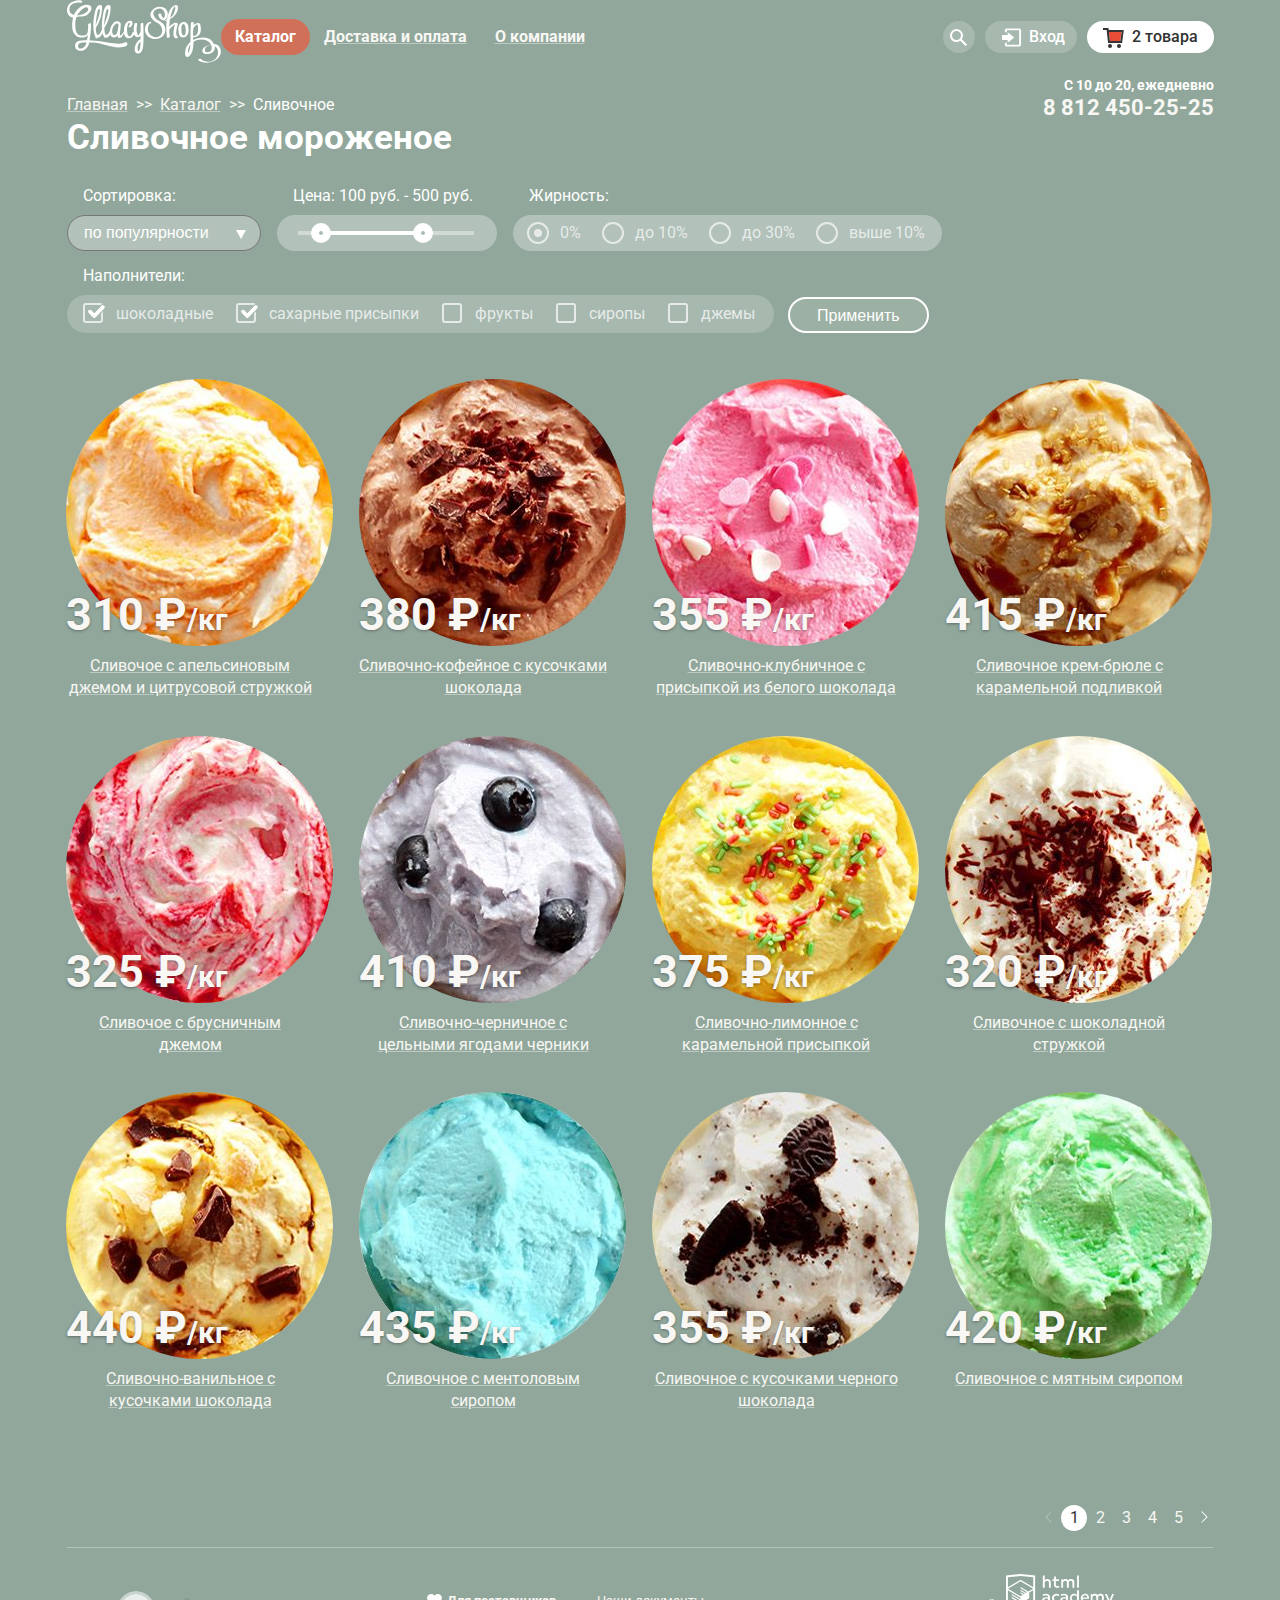
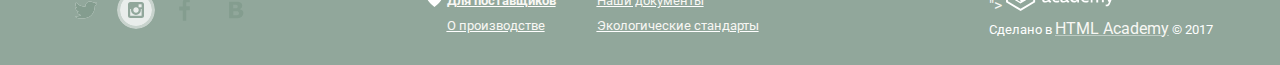
==== commit 57402c99: "проверить чекбокс" ====
--- a/catalog.html
+++ b/catalog.html
@@ -4,8 +4,8 @@
 <head>
   <meta charset="utf-8">
   <title>HTML Academy: Глейси-каталог</title>
-  <link href="/css/normalize.css" rel="stylesheet">
-  <link href="css/style.min.css" rel="stylesheet">
+  <link href="css/normalize.css" rel="stylesheet">
+  <link href="css/style.css" rel="stylesheet">
   <link href="https://fonts.googleapis.com/css?family=Roboto:400,500,700&amp;subset=cyrillic" rel="stylesheet">
 </head>
 
@@ -28,16 +28,14 @@
 
           <ul class="user-navigation">
             <li class="user-navigation-search">
-              <a><span class="visually-hidden">Поиск</span></a>
-              <ul class="search-list">
-                <li>
-                  <div class="search-container">
-                    <form class="form-search" action="https://echo.htmlacademy.ru" method="post">
-                      <input type="search" name="поиск" placeholder="Что ищем?">
-                    </form>
-                  </div>
-                </li>
-              </ul>
+              <span class="visually-hidden">Поиск</span>
+              <div class="search-list">
+                <div class="search-container">
+                  <form class="form-search" action="https://echo.htmlacademy.ru" method="post">
+                    <input type="search" name="поиск" placeholder="Что ищем?">
+                  </form>
+                </div>
+              </div>
             </li>
 
             <li class="user-navigation-login"><a href="#"><span >Вход</span></a>
@@ -108,7 +106,7 @@
             </li>
           </ul>
         </nav>
-        
+
         <div class="contacts-navigation">
           <div class="breadcrumbs">
             <ul class="breadcrumbs-list">
@@ -136,7 +134,6 @@
           <form class="form-filter" action="https://echo.htmlacademy.ru">
             <div class="filter-1">
               <span>Сортировка:</span>
-              <div class="options"></div>
               <select class="options-list" name="sorting">
                 <option value="popular">по популярности</option>
                 <option value="popular">cначала недорогие</option>
@@ -361,7 +358,7 @@
           </ul>
         </nav>
         <div class="footer-copywriting">
-          <a href="https://htmlacademy.ru/">
+          <a href="<a href="https://htmlacademy.ru/intensive/htmlcss">">
             <img src="img/logo-footer.svg" width="108" height="39" alt="html академия"></a>
           <p>Cделано в <a class="footer-link" href="#">HTML Academy</a> © 2017</p>
         </div>
@@ -370,5 +367,6 @@
     </div>
   </div>
 </body>
+<!-- 14 дек. 22:38 -->
 
 </html>--- a/css/style.css
+++ b/css/style.css
@@ -0,0 +1,2207 @@
+body {
+	min-width: 1200px;
+	font-family: "Roboto", Arial, sans-serif;
+	font-size: 16px;
+	line-height: 22px;
+	color: #ffffff;
+}
+
+main.inner {
+	min-width: 1200px;
+	padding: 0;
+	margin: 0;
+}
+
+.body-index {
+	min-width: 1200px;
+	margin-left: auto;
+	margin-right: auto;
+}
+
+.site-wrapper {
+	min-width: 940px;
+	background-color: #849d8f;
+	background-repeat: no-repeat;
+	background-position: top center;
+}
+
+a {
+	text-decoration: none;
+}
+
+.site-wrapper.inner {
+	min-height: 0;
+	background-color: #91a79b;
+	background-image: none;
+}
+
+.container {
+	width: 1200px;
+	margin-left: auto;
+	margin-right: auto;
+	padding-right: 2.3%;
+	padding-left: 2.3%;
+}
+
+a {
+	font-size: 16px;
+	color: #f8f7f4;
+}
+
+a:hover,
+a:active {
+	color: #ffbc9e;
+}
+
+.menu-item,
+.name-ice-cream,
+.footer-menu-item,
+.breadcrumbs-list a,
+.footer-menu {
+	text-decoration: underline;
+	-webkit-text-decoration-skip: ink;
+	        text-decoration-skip: ink;
+	-webkit-text-decoration-color: rgba(255, 255, 255, 0.4);
+	        text-decoration-color: rgba(255, 255, 255, 0.4);
+}
+
+.breadcrumbs-list a:hover {
+	text-decoration: underline;
+	-webkit-text-decoration-skip: ink;
+	        text-decoration-skip: ink;
+	-webkit-text-decoration-color: #ffbc9e;
+	        text-decoration-color: #ffbc9e;
+}
+
+.breadcrumbs-list li:nth-child(2) a,
+.breadcrumbs-list li:nth-child(4) a,
+.breadcrumbs-list li:nth-child(5) a {
+	text-decoration: none;
+}
+
+.footer-link {
+	text-decoration: underline;
+	-webkit-text-decoration-skip: ink;
+	        text-decoration-skip: ink;
+	-webkit-text-decoration-color: rgba(255, 255, 255, 0.4);
+	        text-decoration-color: rgba(255, 255, 255, 0.4);
+}
+
+.footer-link:hover {
+	text-decoration: underline;
+	-webkit-text-decoration-skip: ink;
+	        text-decoration-skip: ink;
+	-webkit-text-decoration-color: #ffbc9e;
+	        text-decoration-color: #ffbc9e;
+}
+
+.modal-link {
+	text-decoration: underline;
+	-webkit-text-decoration-skip: ink;
+	        text-decoration-skip: ink;
+	-webkit-text-decoration-color: #323232;
+	        text-decoration-color: #323232;
+}
+
+.modal-link:hover,
+.modal-link:active {
+	color: #e84d37;
+	-webkit-text-decoration-color: #e84d37;
+	        text-decoration-color: #e84d37;
+}
+
+img {
+	max-width: 100%;
+	height: auto;
+}
+
+.visually-hidden:not(:focus):not(:active),
+input[type="checkbox"].visually-hidden,
+input[type="radio"].visually-hidden {
+	position: absolute;
+	width: 1px;
+	height: 1px;
+	margin: -1px;
+	border: 0;
+	padding: 0;
+	white-space: nowrap;
+	-webkit-clip-path: inset(100%);
+	        clip-path: inset(100%);
+	clip: rect(0 0 0 0);
+	overflow: hidden;
+}
+
+.button {
+	color: #fefefe;
+	font-weight: 700;
+	font-size: 18px;
+	line-height: 24px;
+	padding: 13px 24px;
+	border: 0;
+	border-radius: 40px;
+	background-image: -webkit-gradient(linear, left top, left bottom, from(#f26843), to(#e74a35));
+	background-image: -webkit-linear-gradient(#f26843 0%, #e74a35 100%);
+	background-image: -o-linear-gradient(#f26843 0%, #e74a35 100%);
+	background-image: linear-gradient(#f26843 0%, #e74a35 100%);
+	-webkit-box-shadow: 0px 1px 2px 0px rgba(172, 16, 0, 0.64);
+	        box-shadow: 0px 1px 2px 0px rgba(172, 16, 0, 0.64);
+}
+
+.button:hover {
+	background-image: -webkit-gradient(linear, left top, left bottom, from(#f58669), to(#ec6f5e));
+	background-image: -webkit-linear-gradient(#f58669 0%, #ec6f5e 100%);
+	background-image: -o-linear-gradient(#f58669 0%, #ec6f5e 100%);
+	background-image: linear-gradient(#f58669 0%, #ec6f5e 100%);
+}
+
+.button:active {
+	background-image: -webkit-gradient(linear, left top, left bottom, from(#d74531), to(#e1613e));
+	background-image: -webkit-linear-gradient(#d74531 0%, #e1613e 100%);
+	background-image: -o-linear-gradient(#d74531 0%, #e1613e 100%);
+	background-image: linear-gradient(#d74531 0%, #e1613e 100%);
+	-webkit-box-shadow: inset 0px 2px 2px 0px rgba(148, 39, 24, 0.4);
+	        box-shadow: inset 0px 2px 2px 0px rgba(148, 39, 24, 0.4);
+}
+
+.button.big-banner-button {
+	font-size: 32px;
+	line-height: 44px;
+	text-shadow: 0px 2px 5px rgba(172, 16, 0, 0.76);
+}
+
+.button.big-banner-button:hover {
+	background-image: -webkit-gradient(linear, left top, left bottom, from(#f58669), to(#ec6f5e));
+	background-image: -webkit-linear-gradient(#f58669 0%, #ec6f5e 100%);
+	background-image: -o-linear-gradient(#f58669 0%, #ec6f5e 100%);
+	background-image: linear-gradient(#f58669 0%, #ec6f5e 100%);
+	-webkit-box-shadow: 0px 1px 2px 0px rgba(172, 16, 0, 0.64);
+	        box-shadow: 0px 1px 2px 0px rgba(172, 16, 0, 0.64);
+	color: #ffffff;
+}
+
+.button.big-banner-button:active {
+	background-image: -webkit-gradient(linear, left top, left bottom, from(#d74531), to(#e1613e));
+	background-image: -webkit-linear-gradient(#d74531 0%, #e1613e 100%);
+	background-image: -o-linear-gradient(#d74531 0%, #e1613e 100%);
+	background-image: linear-gradient(#d74531 0%, #e1613e 100%);
+	-webkit-box-shadow: inset 0px 2px 2px 0px rgba(148, 39, 24, 0.4);
+	        box-shadow: inset 0px 2px 2px 0px rgba(148, 39, 24, 0.4);
+	color: #ffffff;
+}
+
+.button-feedback {
+	text-align: center;
+	margin: 0;
+	margin-left: auto;
+	margin-right: auto;
+	margin-top: 26px;
+	margin-bottom: 30px;
+}
+
+a.button-feedback:hover {
+    color: #ffffff;
+}
+
+.main-header {
+	width: 1147px;
+	margin: auto;
+	margin-bottom: 273px;
+}
+
+.main-header.inner {
+	width: 1147px;
+	margin: auto;
+	margin-bottom: 0px;
+}
+
+.main-menu,
+.sub-menu,
+.user-navigation,
+.search-list,
+.login-link-list,
+.breadcrumbs-list,
+.filter-filler-list,
+.fat-filter-list {
+	list-style: none;
+}
+
+.main-menu,
+.menu-catalog-item:first-child {
+	font-weight: 700;
+}
+
+.catalog-line {
+	width: 130px;
+	padding: 0;
+	margin-top: 0;
+	margin-bottom: 0;
+	border: 1px solid #d1d0ce;
+}
+
+.menu-catalog-list,
+.search-list {
+	color: black;
+	list-style: none;
+	display: none;
+}
+
+.user-navigation-search {
+	position: relative;
+}
+
+.search-list {
+	z-index: 2;
+	display: none;
+	margin: 0;
+	padding: 0;
+	list-style: none;
+	background-color: transparent;
+	padding-top: 5px;
+	border-radius: 8px;
+	-webkit-box-shadow: 0px 20px 20px 0px rgba(0, 0, 0, 0.4);
+	        box-shadow: 0px 20px 20px 0px rgba(0, 0, 0, 0.4);
+	border-radius: 8px;
+	position: absolute;
+	top: 33px;
+	left: -310px;
+}
+
+.search-container {
+	padding: 20px 15px;
+	background-color: #f8f7f4;
+	border-radius: 8px;
+}
+
+.form-search input[type="search"] {
+	padding: 0;
+	margin: 0;
+	width: 310px;
+	height: 42px;
+	padding-left: 14px;
+	border: 1px solid #d3d3d2;
+	border-radius: 6px;
+}
+
+.user-navigation-search:hover .search-list {
+	display: -webkit-box;
+	display: -ms-flexbox;
+	display: flex;
+}
+
+.main-navigation {
+	display: -webkit-box;
+	display: -ms-flexbox;
+	display: flex;
+	min-height: 74px;
+	margin: auto;
+}
+
+.logo {
+	width: 154px;
+    height: 63px;
+	padding: 0;
+	margin: 0;
+	display: -webkit-box;
+	display: -ms-flexbox;
+	display: flex;
+	
+}
+
+.main-menu {
+	margin: 0;
+	padding: 0;
+	display: -webkit-box;
+	display: -ms-flexbox;
+	display: flex;
+	-ms-flex-wrap: wrap;
+	    flex-wrap: wrap;
+	width: 600px;
+	display: flex;
+	-webkit-box-align: center;
+	    -ms-flex-align: center;
+	        align-items: center;
+	flex-wrap: wrap;
+}
+
+.main-menu a {
+	margin: 0;
+	display: block;
+	padding: 7px 14px;
+}
+
+.main-menu a:hover,
+.main-menu a:active {
+	color: #323232;
+	background-color: #f7f6f3;
+	border-radius: 20px;
+	text-decoration: none;
+}
+
+.main-menu a:active {
+	background-color: rgba(248, 247, 244, 0.988);
+	-webkit-box-shadow: inset 0px 2px 1px 0px #696969;
+	        box-shadow: inset 0px 2px 1px 0px #696969;
+}
+
+.main-menu li:first-child:hover .menu-catalog-list,
+.main-menu li:first-child:active .menu-catalog-list {
+	position: fixed;
+	top: 55px;
+	padding-top: 5px;
+	display: block;
+	border-radius: 8px;
+	background-color: transparent;
+	margin: 0;
+	-webkit-box-shadow: 0px 20px 20px 0px rgba(0, 0, 0, 0.4);
+	        box-shadow: 0px 20px 20px 0px rgba(0, 0, 0, 0.4);
+}
+
+.main-menu.inner li:first-child:hover .menu-catalog-list,
+.main-menu.inner li:first-child:active .menu-catalog-list {
+	display: none;
+}
+
+.menu-catalog-list {
+	list-style: none;
+	padding: 0;
+	margin: 0;
+}
+
+.menu-catalog-container {
+	padding: 0;
+	margin: 0;
+	list-style: none;
+	border-radius: 8px;
+	background-color: #f8f7f4;
+}
+
+.menu-catalog-container li:first-child::after {
+	content: "";
+	position: absolute;
+	top: 44px;
+	height: 2px;
+	width: 138px;
+	background-color: #d1d0ce;
+}
+
+.menu-catalog-item:hover a {
+	background-color: #fbded8;
+}
+
+.menu-catalog-item:active a {
+	background-color: #f6b5a5;
+	-webkit-box-shadow: none;
+	        box-shadow: none;
+}
+
+.menu-catalog-item {
+	padding-left: 15px;
+	padding-left: 5px;
+	padding-top: 5px;
+	padding-bottom: 5px;
+}
+
+.user-navigation {
+	font-size: 14px;
+	line-height: 16px;
+	font-weight: 500;
+	padding: 0;
+	margin: 0;
+	display: -webkit-box;
+	display: -ms-flexbox;
+	display: flex;
+	-ms-flex-wrap: wrap;
+	    flex-wrap: wrap;
+	width: 350px;
+	-webkit-box-pack: end;
+	    -ms-flex-pack: end;
+	        justify-content: flex-end;
+	-webkit-box-align: center;
+	    -ms-flex-align: center;
+	        align-items: center;
+	margin-left: auto;
+}
+
+.menu-catalog-item {
+	font-size: 14px;
+	line-height: 16px;
+	list-style: none;
+	font-weight: 400;
+}
+
+.menu-catalog-item a,
+.login-list a {
+	color: #323232;
+}
+
+.menu-catalog-item.active-link {
+	background-color: #d07058;
+}
+
+.menu-catalog-item:hover {
+	background-color: #fbded8;
+}
+
+.menu-catalog-item:active,
+.menu-catalog-item:active a {
+	background-color: #f6b5a5;
+}
+
+.menu-catalog-item:first-child:hover {
+	background-color: #fbded8;
+	border-top-left-radius: 8px;
+	border-top-right-radius: 8px;
+}
+
+.menu-catalog-item:last-child:hover {
+	background-color: #fbded8;
+	border-bottom-left-radius: 8px;
+	border-bottom-right-radius: 8px;
+}
+
+.menu-catalog-item:first-child:active {
+	background-color: #f6b5a5;
+	border-top-left-radius: 8px;
+	border-top-right-radius: 8px;
+}
+
+.menu-catalog-item:last-child:active {
+	background-color: #f6b5a5;
+	border-bottom-left-radius: 8px;
+	border-bottom-right-radius: 8px;
+}
+
+.user-navigation-search {
+	width: 32px;
+	height: 32px;
+	border-radius: 50%;
+	background-color: rgba(255, 255, 255, 0.2);
+	background-image: url("../img/ic-search.svg");
+	background-repeat: no-repeat;
+	background-size: 17px 17px;
+	background-position: center;
+}
+
+.user-navigation-search:hover {
+	background-color: rgb(255, 255, 255);
+	background-image: url("../img/ic-search-hover.svg");
+}
+
+.user-navigation-login {
+	width: 92px;
+	display: -webkit-box;
+	display: -ms-flexbox;
+	display: flex;
+	position: relative;
+	background-color: rgba(255, 255, 255, 0.2);
+	border-radius: 40px;
+	margin-left: 10px;
+	background-image: url("../img/ic-login.svg");
+	background-repeat: no-repeat;
+	background-size: 20px 19px;
+	background-position: 17px 7px;
+}
+
+.user-navigation-login:hover {
+	background-color: rgb(255, 255, 255);
+	color: #323232;
+	background-image: url("../img/ic-login-hover.svg");
+	background-repeat: no-repeat;
+	background-size: 20px 19px;
+	background-position: 17px 7px;
+}
+
+.user-navigation-login span {
+	display: inline-block;
+	color: #ffffff;
+	padding-top: 8px;
+	padding-bottom: 8px;
+	padding-right: 6px;
+	padding-left: 44px;
+}
+
+.user-navigation-login:hover span {
+	color: #323232;
+}
+
+.login-list {
+	z-index: 2;
+	margin: 0;
+	padding: 0;
+	display: none;
+	position: absolute;
+	list-style: none;
+	border-radius: 8px;
+	padding-top: 5px;
+	background-color: transparent;
+	top: 32px;
+	left: -196px;
+	-webkit-box-shadow: 0px 20px 20px 0px rgba(0, 0, 0, 0.4);
+	        box-shadow: 0px 20px 20px 0px rgba(0, 0, 0, 0.4);
+}
+
+.login-container {
+	list-style: none;
+	padding: 0;
+	margin: 0;
+	background-color: #f8f7f4;
+	border-radius: 8px;
+	padding-top: 20px;
+	padding-left: 17px;
+	padding-right: 17px;
+}
+
+.login-link-list a {
+	background-image: none;
+}
+
+.user-navigation-login:hover .login-list {
+	display: block;
+}
+
+.form-login {
+	width: 256px;
+}
+
+.form-login input {
+	width: 0px;
+	width: 240px;
+	height: 42px;
+	border: 1px solid #999999;
+	padding-left: 14px;
+	border-radius: 8px;
+	margin-bottom: 20px;
+}
+
+.button-login {
+	margin: 0;
+	margin-bottom: 20px;
+	margin-right: 19px;
+}
+
+.login-link {
+	padding: 0;
+	margin: 0;
+	display: -webkit-box;
+	display: -ms-flexbox;
+	display: flex;
+}
+
+.login-link a {
+	display: inline-block;
+	margin-bottom: 6px;
+}
+
+.login-link-list {
+	padding: 0;
+	margin: 0;
+	margin-top: 3px;
+}
+
+.user-navigation-bascet {
+	background-color: #ffffff;
+	border-radius: 40px;
+	margin-left: 10px;
+	background-image: url("../img/ic-bascet-active.svg");
+	background-repeat: no-repeat;
+	background-size: 21px 20px;
+	background-position: 16px 7px;
+}
+
+.user-navigation-bascet a {
+	color: #323232;
+	display: inline-block;
+	padding-right: 16px;
+	padding-left: 45px;
+	padding-top: 8px;
+	padding-bottom: 8px;
+}
+
+.user-navigation-bascet:hover a {
+	color: #323232;
+}
+
+.container {
+	position: relative;
+}
+
+.basket-list {
+	z-index: 2;
+	display: none;
+	padding: 0;
+	margin: 0;
+	font-weight: 400;
+	color: #323232;
+	list-style: none;
+	font-size: 13px;
+	position: absolute;
+	top: 53px;
+	right: 61px;
+	padding-top: 5px;
+	padding-right: 0px;
+	border-radius: 8px;
+	background-color: transparent;
+	-webkit-box-shadow: 0px 20px 20px 0px rgba(0, 0, 0, 0.4);
+	        box-shadow: 0px 20px 20px 0px rgba(0, 0, 0, 0.4);
+}
+
+.besket-item tr:last-child {
+	border-top: 1px solid #ccccc9;
+}
+
+.bascet-container {
+	list-style: none;
+	padding: 0;
+	margin: 0;
+	background-color: #f8f7f4;
+	padding: 0px;
+	border-radius: 8px;
+	padding-top: 20px;
+	padding-bottom: 20px;
+	padding-left: 16px;
+	padding-right: 16px;
+}
+
+.bascet-finprice {
+	width: 146px;
+	text-align: right;
+	padding-top: 16px;
+}
+
+.user-navigation-bascet:hover .basket-list {
+	display: -webkit-box;
+	display: -ms-flexbox;
+	display: flex;
+}
+
+.bascet-button-remove {
+	padding: 0;
+	width: 11px;
+	height: 11px;
+	border: none;
+	background-image: url("../img/baset-remove.svg");
+	background-color: transparent;
+}
+
+.bascet-finprice {
+	padding-left: 420px;
+}
+
+.besket-item {
+	padding: 0;
+	margin: 0;
+	border-collapse: collapse;
+	margin-bottom: 17px;
+}
+
+.button-basket {
+	display: block;
+	margin-left: auto;
+	margin-top: 14px;
+}
+
+.besket-item td {
+	padding-bottom: 18px;
+}
+
+.besket-item td:nth-child(1) {
+	width: 13px;
+}
+
+.besket-item td:nth-child(2) {
+	width: 33px;
+	padding-left: 8px;
+	padding-right: 8px;
+}
+
+.besket-item td:nth-child(3) {
+	width: 216px;
+	padding-left: 6px;
+	padding-right: 24px;
+}
+
+.besket-item td:nth-child(4) {
+	width: 96px;
+	padding-left: 7px;
+	padding-right: 6px;
+}
+
+.besket-item td:nth-child(5) {
+	width: 50px;
+	padding-left: 21px;
+}
+
+.contacts-navigation {
+	margin: 0;
+	padding: 0;
+	height: 42px;
+	display: -webkit-box;
+	display: -ms-flexbox;
+	display: flex;
+	-ms-flex-wrap: wrap;
+	    flex-wrap: wrap;
+}
+
+.container-contacts {
+	width: 300px;
+	height: 42px;
+	margin-left: auto;
+}
+
+.form-login {
+	font-weight: 400;
+}
+
+.login-list a {
+	font-size: 13px;
+	color: #323232;
+}
+
+.gray-price {
+	color: #999999;
+}
+
+.contacts-navigation {
+	font-weight: 700;
+	text-align: right;
+}
+
+.contacts-navigation-timing {
+	display: inline-block;
+	font-size: 14px;
+	line-height: 16px;
+}
+
+.contacts-navigation-phone {
+	display: inline-block;
+	font-size: 22px;
+	line-height: 24px;
+}
+
+.slider-list,
+.breadcrumbs,
+.fat-filter,
+.filler-filter,
+.pagination-list,
+.slider-button-list {
+	list-style: none;
+}
+
+.slider {
+	width: 1147px;
+	margin: auto;
+	position: relative;
+	text-align: center;
+	margin-bottom: 40px;
+}
+
+.slider-list {
+	margin: 0;
+	padding: 0;
+}
+
+.slide-title {
+	width: 700px;
+	padding: 0;
+	margin: 0 auto;
+	margin-bottom: 38px;
+	font-size: 60px;
+	line-height: 60px;
+	font-weight: 800;
+}
+
+.slider-controls {
+	position: absolute;
+	bottom: 10px;
+}
+
+.slider-controls label {
+	display: inline-block;
+	width: 17px;
+	height: 17px;
+	margin-right: 8px;
+	vertical-align: top;
+	background-color: transparent;
+	border: 2px solid #ffffff;
+	border-radius: 50%;
+	cursor: pointer;
+}
+
+.slider-controls label:hover {
+	display: inline-block;
+	width: 17px;
+	height: 17px;
+	margin-right: 8px;
+	vertical-align: top;
+	background-color: rgba(255, 255, 255, 0.2);
+	border: 2px solid #ffffff;
+	border-radius: 50%;
+	cursor: pointer;
+}
+
+#icecream-1:checked~.site-wrapper {
+	background-color: #849d8f;
+	background-image: url("../img/icecream-banner1.png");
+}
+
+#icecream-2:checked~.site-wrapper {
+	background-color: #8996a6;
+	background-image: url("../img/icecream-banner2.png");
+}
+
+#icecream-3:checked~.site-wrapper {
+	background-color: #9d8b84;
+	background-image: url("../img/icecream-banner3.png");
+}
+
+.site-wrapper::before,
+.site-wrapper::after {
+	content: "";
+	visibility: hidden;
+}
+
+.slide {
+	display: none;
+}
+
+#icecream-1:checked~.site-wrapper #slide-1,
+#icecream-2:checked~.site-wrapper #slide-2,
+#icecream-3:checked~.site-wrapper #slide-3 {
+	display: block;
+}
+
+#icecream-1:checked~.site-wrapper label[for="icecream-1"],
+#icecream-2:checked~.site-wrapper label[for="icecream-2"],
+#icecream-3:checked~.site-wrapper label[for="icecream-3"] {
+	background-color: #ffffff;
+}
+
+.slider-list-first,
+.slider-list-second,
+.slider-list-third {
+	padding: 0;
+	margin: 0;
+	position: absolute;
+	top: 0;
+	left: 0;
+}
+
+.big-banner-button {
+	margin-left: auto;
+	margin-right: auto;
+	margin-bottom: 10px;
+}
+
+.banner-item {
+	font-size: 60px;
+	line-height: 60px;
+	list-style: none;
+	font-weight: 700;
+	text-align: center;
+}
+
+.ice-cream-sale {
+	padding: 0;
+	margin-left: auto;
+	margin-right: auto;
+	width: 1147px;
+	display: -webkit-box;
+	display: -ms-flexbox;
+	display: flex;
+	min-height: 230px;
+	-webkit-box-pack: justify;
+	    -ms-flex-pack: justify;
+	        justify-content: space-between;
+	margin-bottom: 34px;
+}
+
+.sale {
+	width: 560px;
+	margin: 0;
+	padding: 0;
+	display: -webkit-box;
+	display: -ms-flexbox;
+	display: flex;
+	-ms-flex-wrap: wrap;
+	    flex-wrap: wrap;
+	padding-top: 22px;
+}
+
+.button.button-sale {
+	margin-left: auto;
+	margin-right: 21px;
+	height: 46px;
+	padding: 0;
+	padding-left: 22px;
+	padding-right: 22px;
+}
+
+.sale.sale-first {
+	background-color: #6f2333;
+	background-image: url("../img/bg-raspberry.jpg");
+	background-repeat: no-repeat;
+	border-radius: 14px;
+	min-height: 230px;
+}
+
+.sale.sale-second {
+	background-color: #442719;
+	background-image: url("../img/bg-chocolate.jpg");
+	background-repeat: no-repeat;
+	border-radius: 14px;
+	min-height: 230px;
+}
+
+.sale-head {
+	padding: 0;
+	margin: 0;
+	padding-left: 18px;
+	font-size: 35px;
+	line-height: 41px;
+}
+
+.sale-description {
+	margin: 0;
+	padding: 0;
+	padding-left: 18px;
+	padding-right: 18px;
+	font-size: 18px;
+	line-height: 22px;
+	font-weight: 700;
+}
+
+.catalog-container {
+	display: block;
+	width: 1172px;
+	padding-left: 13px;
+}
+
+.catalog-list.index,
+.catalog-list.catalog {
+	list-style: none;
+	padding: 0;
+}
+
+.catalog-item.index a,
+.catalog.index,
+.catalog.catalog,
+.name-ice-cream {
+	padding: 0;
+	margin: 0;
+}
+
+.catalog-list.index {
+	padding: 0;
+	width: 1180px;
+	display: -webkit-box;
+	display: -ms-flexbox;
+	display: flex;
+	margin-left: auto;
+	margin-right: auto;
+	-ms-flex-pack: distribute;
+	    justify-content: space-around;
+}
+
+.catalog-list .index:hover {
+	color: #ffffff;
+}
+
+.catalog-list.catalog {
+	padding: 0;
+	margin: 0;
+	list-style: none;
+	display: -webkit-box;
+	display: -ms-flexbox;
+	display: flex;
+	-ms-flex-wrap: wrap;
+	    flex-wrap: wrap;
+	-ms-flex-pack: distribute;
+	    justify-content: space-around;
+}
+
+.catalog-item.index,
+.catalog-item.catalog {
+	padding: 0;
+	margin: 0;
+}
+
+.catalog-item.catalog {
+	width: 267px;
+}
+
+.catalog-item.index a,
+.catalog-item.catalog a {
+	width: 267px;
+	margin: 0;
+	padding-top: 6px;
+	padding-left: 13px;
+	padding-right: 13px;
+	padding-bottom: 65px;
+}
+
+.catalog-list.catalog {
+	min-height: 1070px;
+	margin: 0;
+	padding: 0;
+	margin-bottom: 62px;
+}
+
+.catalog-item.index,
+.catalog-item.catalog {
+	margin: 0;
+	height: 335px;
+	padding-top: 6px;
+	position: relative;
+	display: -webkit-box;
+	display: -ms-flexbox;
+	display: flex;
+	-webkit-box-orient: vertical;
+	-webkit-box-direction: normal;
+	    -ms-flex-direction: column;
+	        flex-direction: column;
+}
+
+.catalog-item.index::before,
+.catalog-item.catalog::before {
+	position: absolute;
+}
+
+.name-ice-cream {
+	display: inline-block;
+	width: 248px;
+	margin: 0;
+	padding: 0;
+	margin-top: 9px;
+	margin-bottom: 10px;
+	font-size: 16px;
+	line-height: 22px;
+	text-align: center;
+}
+
+.cost-and-kg {
+	padding: 0;
+	margin: 0;
+	position: absolute;
+	top: 219px;
+	z-index: 5;
+}
+
+.cost {
+	font-size: 45px;
+	line-height: 45px;
+	font-weight: 700;
+	text-shadow: 0px 1px 3px rgba(49, 50, 53, 0.5);
+}
+
+.kg {
+	font-size: 30px;
+	line-height: 45px;
+	font-weight: 700;
+	text-shadow: 0px 1px 3px rgba(49, 50, 53, 0.5);
+}
+
+.catalog-item img {
+	width: 267px;
+	height: 267px;
+	border-radius: 50%;
+	margin: 0;
+	z-index: 1;
+}
+
+.card-product {
+	position: relative;
+	min-height: 420px;
+	padding-left: 13px;
+	padding-right: 13px;
+	border-radius: 14px;
+	background-color: none;
+	margin-bottom: -70px;
+}
+
+.card-product:hover {
+	background-color: rgba(255, 255, 255, 0.3);
+	z-index: 7;
+}
+
+.button-catalog {
+	display: inline-block;
+	z-index: 7;
+	margin-left: 25px;
+	display: none;
+}
+
+.card-product:hover .button-catalog {
+	display: block;
+}
+
+.card-product a {
+	padding: 0;
+	margin: 0;
+}
+
+.catalog-item:hover {
+	color: #ffffff;
+}
+
+.catalog-list.index>.card-product a::before {
+	content: " ";
+	position: absolute;
+	display: block;
+	height: 61px;
+	width: 61px;
+	background-image: url("../img/ic-hit.svg");
+	z-index: 3;
+}
+
+.wafer {
+	background-color: #fcf5e1;
+	margin-left: 27px;
+	margin-right: 27px;
+	padding-top: 27px;
+	padding-bottom: 15px;
+	padding-left: 20px;
+	padding-right: 20px;
+	margin-bottom: 40px;
+	color: #323232;
+	border-radius: 14px;
+	background-image: url("../img/bg-wafer.jpg");
+	background-repeat: no-repeat;
+}
+
+.content {
+	list-style: none;
+	padding: 0;
+	margin: 0;
+	display: -webkit-box;
+	display: -ms-flexbox;
+	display: flex;
+	-ms-flex-wrap: wrap;
+	    flex-wrap: wrap;
+	-webkit-box-pack: justify;
+	    -ms-flex-pack: justify;
+	        justify-content: space-between;
+}
+
+.head {
+	font-size: 24px;
+	line-height: 30px;
+	width: 1010px;
+	height: 60px;
+	font-weight: 500;
+	margin-bottom: 9px;
+}
+
+.one-block {
+	width: 484px;
+	display: block;
+	padding-left: 57px;
+	padding-top: 15px;
+	background-image: url("../img/ic-icecream.svg");
+	background-repeat: no-repeat;
+	background-size: 50px 50px;
+	margin-bottom: 10px;
+}
+
+.two-block {
+	width: 484px;
+	display: block;
+	padding-left: 57px;
+	padding-top: 15px;
+	background-image: url("../img/ic-cow.svg");
+	background-repeat: no-repeat;
+	background-size: 50px 50px;
+	margin-bottom: 10px;
+}
+
+.three-block {
+	width: 484px;
+	display: block;
+	padding-left: 57px;
+	padding-top: 15px;
+	background-image: url("../img/ic-leaf.svg");
+	background-repeat: no-repeat;
+	background-size: 50px 50px;
+	margin-bottom: 10px;
+}
+
+.four-block {
+	width: 484px;
+	display: block;
+	padding-left: 57px;
+	padding-top: 15px;
+	background-image: url("../img/ic-termo.svg");
+	background-repeat: no-repeat;
+	background-size: 50px 50px;
+	margin-bottom: 10px;
+}
+
+.publications {
+	padding-left: 27px;
+	padding-right: 27px;
+	display: -webkit-box;
+	display: -ms-flexbox;
+	display: flex;
+	margin-left: auto;
+	margin-right: auto;
+	min-height: 220px;
+	-webkit-box-pack: justify;
+	    -ms-flex-pack: justify;
+	        justify-content: space-between;
+	margin-bottom: 40px;
+}
+
+.preview-blog {
+	width: 520px;
+	padding-top: 28px;
+	padding-left: 20px;
+	padding-right: 20px;
+	padding-bottom: 20px;
+	background-color: #ffffff;
+	background-image: url("../img/bg-Strawberry.jpg");
+	background-repeat: no-repeat;
+	border-radius: 14px;
+}
+
+.preview-blog-head {
+	margin: 0;
+	margin-bottom: 8px;
+}
+
+.preview-blog h2 {
+	color: #323232;
+	font-size: 16px;
+	line-height: 22px;
+	font-weight: 500;
+}
+
+.blog-link {
+	display: inline-block;
+	width: 285px;
+}
+
+.blog-link:hover,
+.blog-link:active {
+	color: #e84d37;
+}
+
+.preview-blog a {
+	color: #323232;
+	font-size: 24px;
+	line-height: 30px;
+	font-weight: 700;
+	text-decoration: underline;
+}
+
+.mailing {
+	width: 560px;
+	min-height: 220px;
+	color: #5a5a5a;
+	border-radius: 14px;
+	background-image: -webkit-linear-gradient(135deg, #f8f7f4 1.4%, #92cdff 1.4%, #92cdff 2.8%, #f8f7f4 2.8%, #f8f7f4 4.2%, #fe9c8e 4.2%, #fe9c8e 5.6%, #f8f7f4 5.6%, #f8f7f4 7%, #92cdff 7%, #92cdff 8.4%, #f8f7f4 8.4%, #f8f7f4 9.8%, #fe9c8e 9.8%, #fe9c8e 11.2%, #f8f7f4 11.2%, #f8f7f4 12.6%, #92cdff 12.6%, #92cdff 14%, #f8f7f4 14%, #f8f7f4 15.4%, #fe9c8e 15.4%, #fe9c8e 16.8%, #f8f7f4 16.8%, #f8f7f4 18.2%, #92cdff 18.2%, #92cdff 19.6%, #f8f7f4 19.6%, #f8f7f4 21%, #fe9c8e 21%, #fe9c8e 22.4%, #f8f7f4 22.4%, #f8f7f4 23.8%, #92cdff 23.8%, #92cdff 25.2%, #f8f7f4 25.2%, #f8f7f4 26.6%, #fe9c8e 26.6%, #fe9c8e 28%, #f8f7f4 28%, #f8f7f4 29.4%, #92cdff 29.4%, #92cdff 30.8%, #f8f7f4 30.8%, #f8f7f4 32.2%, #fe9c8e 32.2%, #fe9c8e 33.6%, #f8f7f4 33.6%, #f8f7f4 35%, #92cdff 35%, #92cdff 36.4%, #f8f7f4 36.4%, #f8f7f4 37.8%, #fe9c8e 37.8%, #fe9c8e 39.2%, #f8f7f4 39.2%, #f8f7f4 40.6%, #92cdff 40.6%, #92cdff 42%, #f8f7f4 42%, #f8f7f4 43.4%, #fe9c8e 43.4%, #fe9c8e 44.8%, #f8f7f4 44.8%, #f8f7f4 46.2%, #92cdff 46.2%, #92cdff 47.6%, #f8f7f4 47.6%, #f8f7f4 49%, #fe9c8e 49%, #fe9c8e 50.4%, #f8f7f4 50.4%, #f8f7f4 51.8%, #92cdff 51.8%, #92cdff 53.2%, #f8f7f4 53.2%, #f8f7f4 54.6%, #fe9c8e 54.6%, #fe9c8e 56%, #f8f7f4 56%, #f8f7f4 57.4%, #92cdff 57.4%, #92cdff 58.8%, #f8f7f4 58.8%, #f8f7f4 60.2%, #fe9c8e 60.2%, #fe9c8e 61.4%, #f8f7f4 61.4%, #f8f7f4 62.8%, #92cdff 62.8%, #92cdff 64.2%, #f8f7f4 64.2%, #f8f7f4 65.6%, #fe9c8e 65.6%, #fe9c8e 67%, #f8f7f4 67%, #f8f7f4 68.4%, #92cdff 68.4%, #92cdff 69.8%, #f8f7f4 69.8%, #f8f7f4 71.2%, #fe9c8e 71.2%, #fe9c8e 72.6%, #f8f7f4 72.6%, #f8f7f4 74%, #92cdff 74%, #92cdff 75.4%, #f8f7f4 75.4%, #f8f7f4 76.8%, #fe9c8e 76.8%, #fe9c8e 78.2%, #f8f7f4 78.2%, #f8f7f4 79.6%, #92cdff 79.6%, #92cdff 81%, #f8f7f4 81%, #f8f7f4 82.4%, #fe9c8e 82.4%, #fe9c8e 83.6%, #f8f7f4 83.6%, #f8f7f4 85%, #92cdff 85%, #92cdff 86.4%, #f8f7f4 86.4%, #f8f7f4 87.8%, #fe9c8e 87.8%, #fe9c8e 89.2%, #f8f7f4 89.2%, #f8f7f4 90.6%, #92cdff 90.6%, #92cdff 92%, #f8f7f4 92%, #f8f7f4 93.4%, #fe9c8e 93.4%, #fe9c8e 94.8%, #f8f7f4 94.8%, #f8f7f4 96.2%, #92cdff 96.2%, #92cdff 97.6%, #f8f7f4 97.6%, #f8f7f4 99%);
+	background-image: -o-linear-gradient(135deg, #f8f7f4 1.4%, #92cdff 1.4%, #92cdff 2.8%, #f8f7f4 2.8%, #f8f7f4 4.2%, #fe9c8e 4.2%, #fe9c8e 5.6%, #f8f7f4 5.6%, #f8f7f4 7%, #92cdff 7%, #92cdff 8.4%, #f8f7f4 8.4%, #f8f7f4 9.8%, #fe9c8e 9.8%, #fe9c8e 11.2%, #f8f7f4 11.2%, #f8f7f4 12.6%, #92cdff 12.6%, #92cdff 14%, #f8f7f4 14%, #f8f7f4 15.4%, #fe9c8e 15.4%, #fe9c8e 16.8%, #f8f7f4 16.8%, #f8f7f4 18.2%, #92cdff 18.2%, #92cdff 19.6%, #f8f7f4 19.6%, #f8f7f4 21%, #fe9c8e 21%, #fe9c8e 22.4%, #f8f7f4 22.4%, #f8f7f4 23.8%, #92cdff 23.8%, #92cdff 25.2%, #f8f7f4 25.2%, #f8f7f4 26.6%, #fe9c8e 26.6%, #fe9c8e 28%, #f8f7f4 28%, #f8f7f4 29.4%, #92cdff 29.4%, #92cdff 30.8%, #f8f7f4 30.8%, #f8f7f4 32.2%, #fe9c8e 32.2%, #fe9c8e 33.6%, #f8f7f4 33.6%, #f8f7f4 35%, #92cdff 35%, #92cdff 36.4%, #f8f7f4 36.4%, #f8f7f4 37.8%, #fe9c8e 37.8%, #fe9c8e 39.2%, #f8f7f4 39.2%, #f8f7f4 40.6%, #92cdff 40.6%, #92cdff 42%, #f8f7f4 42%, #f8f7f4 43.4%, #fe9c8e 43.4%, #fe9c8e 44.8%, #f8f7f4 44.8%, #f8f7f4 46.2%, #92cdff 46.2%, #92cdff 47.6%, #f8f7f4 47.6%, #f8f7f4 49%, #fe9c8e 49%, #fe9c8e 50.4%, #f8f7f4 50.4%, #f8f7f4 51.8%, #92cdff 51.8%, #92cdff 53.2%, #f8f7f4 53.2%, #f8f7f4 54.6%, #fe9c8e 54.6%, #fe9c8e 56%, #f8f7f4 56%, #f8f7f4 57.4%, #92cdff 57.4%, #92cdff 58.8%, #f8f7f4 58.8%, #f8f7f4 60.2%, #fe9c8e 60.2%, #fe9c8e 61.4%, #f8f7f4 61.4%, #f8f7f4 62.8%, #92cdff 62.8%, #92cdff 64.2%, #f8f7f4 64.2%, #f8f7f4 65.6%, #fe9c8e 65.6%, #fe9c8e 67%, #f8f7f4 67%, #f8f7f4 68.4%, #92cdff 68.4%, #92cdff 69.8%, #f8f7f4 69.8%, #f8f7f4 71.2%, #fe9c8e 71.2%, #fe9c8e 72.6%, #f8f7f4 72.6%, #f8f7f4 74%, #92cdff 74%, #92cdff 75.4%, #f8f7f4 75.4%, #f8f7f4 76.8%, #fe9c8e 76.8%, #fe9c8e 78.2%, #f8f7f4 78.2%, #f8f7f4 79.6%, #92cdff 79.6%, #92cdff 81%, #f8f7f4 81%, #f8f7f4 82.4%, #fe9c8e 82.4%, #fe9c8e 83.6%, #f8f7f4 83.6%, #f8f7f4 85%, #92cdff 85%, #92cdff 86.4%, #f8f7f4 86.4%, #f8f7f4 87.8%, #fe9c8e 87.8%, #fe9c8e 89.2%, #f8f7f4 89.2%, #f8f7f4 90.6%, #92cdff 90.6%, #92cdff 92%, #f8f7f4 92%, #f8f7f4 93.4%, #fe9c8e 93.4%, #fe9c8e 94.8%, #f8f7f4 94.8%, #f8f7f4 96.2%, #92cdff 96.2%, #92cdff 97.6%, #f8f7f4 97.6%, #f8f7f4 99%);
+	background-image: linear-gradient(-45deg, #f8f7f4 1.4%, #92cdff 1.4%, #92cdff 2.8%, #f8f7f4 2.8%, #f8f7f4 4.2%, #fe9c8e 4.2%, #fe9c8e 5.6%, #f8f7f4 5.6%, #f8f7f4 7%, #92cdff 7%, #92cdff 8.4%, #f8f7f4 8.4%, #f8f7f4 9.8%, #fe9c8e 9.8%, #fe9c8e 11.2%, #f8f7f4 11.2%, #f8f7f4 12.6%, #92cdff 12.6%, #92cdff 14%, #f8f7f4 14%, #f8f7f4 15.4%, #fe9c8e 15.4%, #fe9c8e 16.8%, #f8f7f4 16.8%, #f8f7f4 18.2%, #92cdff 18.2%, #92cdff 19.6%, #f8f7f4 19.6%, #f8f7f4 21%, #fe9c8e 21%, #fe9c8e 22.4%, #f8f7f4 22.4%, #f8f7f4 23.8%, #92cdff 23.8%, #92cdff 25.2%, #f8f7f4 25.2%, #f8f7f4 26.6%, #fe9c8e 26.6%, #fe9c8e 28%, #f8f7f4 28%, #f8f7f4 29.4%, #92cdff 29.4%, #92cdff 30.8%, #f8f7f4 30.8%, #f8f7f4 32.2%, #fe9c8e 32.2%, #fe9c8e 33.6%, #f8f7f4 33.6%, #f8f7f4 35%, #92cdff 35%, #92cdff 36.4%, #f8f7f4 36.4%, #f8f7f4 37.8%, #fe9c8e 37.8%, #fe9c8e 39.2%, #f8f7f4 39.2%, #f8f7f4 40.6%, #92cdff 40.6%, #92cdff 42%, #f8f7f4 42%, #f8f7f4 43.4%, #fe9c8e 43.4%, #fe9c8e 44.8%, #f8f7f4 44.8%, #f8f7f4 46.2%, #92cdff 46.2%, #92cdff 47.6%, #f8f7f4 47.6%, #f8f7f4 49%, #fe9c8e 49%, #fe9c8e 50.4%, #f8f7f4 50.4%, #f8f7f4 51.8%, #92cdff 51.8%, #92cdff 53.2%, #f8f7f4 53.2%, #f8f7f4 54.6%, #fe9c8e 54.6%, #fe9c8e 56%, #f8f7f4 56%, #f8f7f4 57.4%, #92cdff 57.4%, #92cdff 58.8%, #f8f7f4 58.8%, #f8f7f4 60.2%, #fe9c8e 60.2%, #fe9c8e 61.4%, #f8f7f4 61.4%, #f8f7f4 62.8%, #92cdff 62.8%, #92cdff 64.2%, #f8f7f4 64.2%, #f8f7f4 65.6%, #fe9c8e 65.6%, #fe9c8e 67%, #f8f7f4 67%, #f8f7f4 68.4%, #92cdff 68.4%, #92cdff 69.8%, #f8f7f4 69.8%, #f8f7f4 71.2%, #fe9c8e 71.2%, #fe9c8e 72.6%, #f8f7f4 72.6%, #f8f7f4 74%, #92cdff 74%, #92cdff 75.4%, #f8f7f4 75.4%, #f8f7f4 76.8%, #fe9c8e 76.8%, #fe9c8e 78.2%, #f8f7f4 78.2%, #f8f7f4 79.6%, #92cdff 79.6%, #92cdff 81%, #f8f7f4 81%, #f8f7f4 82.4%, #fe9c8e 82.4%, #fe9c8e 83.6%, #f8f7f4 83.6%, #f8f7f4 85%, #92cdff 85%, #92cdff 86.4%, #f8f7f4 86.4%, #f8f7f4 87.8%, #fe9c8e 87.8%, #fe9c8e 89.2%, #f8f7f4 89.2%, #f8f7f4 90.6%, #92cdff 90.6%, #92cdff 92%, #f8f7f4 92%, #f8f7f4 93.4%, #fe9c8e 93.4%, #fe9c8e 94.8%, #f8f7f4 94.8%, #f8f7f4 96.2%, #92cdff 96.2%, #92cdff 97.6%, #f8f7f4 97.6%, #f8f7f4 99%);
+	position: relative;
+}
+
+.mailing-container {
+	position: absolute;
+	top: 5px;
+	right: 5px;
+	width: 549px;
+	height: 180px;
+	padding-top: 30px;
+	background-color: #f8f7f4;
+	border-radius: 12px;
+	display: -webkit-box;
+	display: -ms-flexbox;
+	display: flex;
+	-ms-flex-wrap: wrap;
+	    flex-wrap: wrap;
+	-ms-flex-pack: distribute;
+	    justify-content: space-around;
+}
+
+.mailing-container p {
+	padding: 0;
+	margin-bottom: 22px;
+	display: inline-block;
+	width: 505px;
+}
+
+.form-email {
+	padding: 0;
+	margin: 0;
+	padding-bottom: 30px;
+}
+
+.form-email input {
+	width: 352px;
+	height: 42px;
+	padding-left: 14px;
+	border: 1px solid #d3d3d2;
+	border-radius: 8px;
+}
+
+.button-mailing {
+	margin-left: 4px;
+	padding: 13px 18px;
+}
+
+.map {
+	position: relative;
+	height: 430px;
+	padding: 0;
+	margin: 0;
+}
+
+.map img {
+	position: absolute;
+	top: 0;
+	left: 0;
+}
+
+iframe {
+	position: absolute;
+	z-index: 2;
+	top: 0;
+	left: 0;
+    border: none;
+}
+
+.mark {
+	position: absolute;
+	top: 138px;
+	left: 277px;
+	z-index: -1;
+	background-image: url("../img/mark-shadow.png");
+	background-repeat: no-repeat;
+	background-size: 218px 142px;
+}
+
+.adress,
+.phone {
+	font-size: 18px;
+	line-height: 24px;
+	font-weight: 700;
+	color: #323232;
+}
+
+.adress {
+	display: inline-block;
+	margin-bottom: 21px;
+}
+
+.feedback {
+	margin: 0;
+	padding: 0;
+	padding-top: 30px;
+	padding-left: 25px;
+	padding-right: 25px;
+	font-style: normal;
+	font-size: 14px;
+	line-height: 20px;
+	color: #323232;
+	background-color: #fbfbfb;
+	border-radius: 14px;
+	position: absolute;
+	top: 63px;
+	right: 27px;
+	z-index: 3;
+}
+
+address span:first-child {
+	display: block;
+	max-width: 150px;
+}
+
+.adress-title {
+	max-width: 290px;
+	font-size: 22px;
+	font-weight: 700;
+	line-height: 28px;
+	display: block;
+	margin-bottom: 21px;
+}
+
+address a {
+	font-size: 18px;
+	line-height: 30px;
+	font-weight: 700;
+	color: #323232;
+	display: block;
+}
+
+.main-footer {
+	margin: 0;
+	padding: 0;
+	margin-right: auto;
+	margin-left: auto;
+	padding-top: 26px;
+	font-size: 13px;
+	display: -webkit-box;
+	display: -ms-flexbox;
+	display: flex;
+	width: 1146px;
+    border:none;
+	-webkit-box-pack: justify;
+	    -ms-flex-pack: justify;
+	        justify-content: space-between;
+}
+
+.footer-menu {
+	list-style: none;
+	padding: 0;
+	margin: 0;
+	margin-top: 16px;
+	-webkit-column-count: 2;
+	        column-count: 2;
+	max-width: 350px;
+	min-height: 50px;
+	display: -webkit-box;
+	display: -ms-flexbox;
+	display: flex;
+	-ms-flex-wrap: wrap;
+	    flex-wrap: wrap;
+}
+
+.footer-menu li {
+	margin: 0;
+	padding: 0;
+	min-width: 150px;
+	display: block;
+	text-decoration: underline;
+}
+
+.footer-menu a {
+	font-size: 13px;
+}
+
+.footer-menu-heart {
+	position: relative;
+	font-weight: 700;
+}
+
+.footer-menu-heart::before {
+	content: " ";
+	width: 15px;
+	height: 13px;
+	background-image: url("../img/ic-heart.svg");
+	position: absolute;
+	display: block;
+	top: 4px;
+	left: -20px;
+}
+
+.footer-social-list {
+	list-style: none;
+	padding: 0;
+	margin: 0;
+	display: inline-block;
+	margin-top: 17px;
+}
+
+.footer-social-list {
+	display: -webkit-box;
+	display: -ms-flexbox;
+	display: flex;
+	-webkit-box-pack: justify;
+	    -ms-flex-pack: justify;
+	        justify-content: space-between;
+	width: 187px;
+}
+
+.twiter,
+.twiter:active {
+	font-size: 0px;
+	display: block;
+	width: 38px;
+	height: 38px;
+	background-image: url("../img/ic-tv.svg");
+	border-radius: 50%;
+}
+
+.twiter:hover {
+	background-image: url("../img/ic-tv-hover.svg");
+}
+
+.instagram,
+.instagram:active {
+	font-size: 0px;
+	display: block;
+	width: 38px;
+	height: 38px;
+	background-image: url("../img/ic-inst.svg");
+	border-radius: 50%;
+}
+
+.instagram:hover {
+	background-image: url("../img/ic-inst-hover.svg");
+}
+
+.fb,
+.fb:active {
+	font-size: 0px;
+	display: block;
+	width: 38px;
+	height: 38px;
+	background-image: url("../img/ic-fb.svg");
+	border-radius: 50%;
+}
+
+.fb:hover {
+	background-image: url("../img/ic-fb-hover.svg");
+}
+
+.vk,
+.vk:active {
+	font-size: 0px;
+	display: block;
+	width: 38px;
+	height: 38px;
+	background-image: url("../img/ic-vk.svg");
+	border-radius: 50%;
+}
+
+.vk:hover {
+	background-image: url("../img/ic-vk-hover.svg");
+}
+
+.footer-copywriting p {
+	margin: 0;
+	margin-bottom: 24px;
+}
+
+.feedback-container {
+	position: fixed;
+	top: 0px;
+	left: 0px;
+	width: 100%;
+	height: 100%;
+	background-color: rgba(0, 0, 0, 0.3);
+	z-index: 5;
+	display: none;
+}
+
+.feedback-container-show {
+	display: -webkit-box;
+	display: -ms-flexbox;
+	display: flex;
+}
+
+.feedback-popup {
+	display: none;
+	-ms-flex-wrap: wrap;
+	    flex-wrap: wrap;
+	position: fixed;
+	top: 100px;
+	left: 50%;
+	margin-left: -239px;
+	width: 430px;
+	padding-left: 24px;
+	padding-right: 24px;
+	padding-top: 18px;
+	z-index: 6;
+	color: #323232;
+	background-color: #f8f7f4;
+	border-radius: 8px;
+	-webkit-box-shadow: 0px 20px 20px 0px rgba(0, 0, 0, 0.4);
+	        box-shadow: 0px 20px 20px 0px rgba(0, 0, 0, 0.4);
+	-webkit-animation-name: bounce;
+	        animation-name: bounce;
+	-webkit-animation-duration: 0.6s;
+	        animation-duration: 0.6s;
+}
+
+@-webkit-keyframes bounce {
+	0% {
+		-webkit-transform: translateY(-500px);
+		        transform: translateY(-500px);
+	}
+
+	70% {
+		-webkit-transform: translateY(30px);
+		        transform: translateY(30px);
+	}
+
+	90% {
+		-webkit-transform: translateY(-10px);
+		        transform: translateY(-10px);
+	}
+
+	100% {
+		-webkit-transform: translateY(0);
+		        transform: translateY(0);
+	}
+}
+
+@keyframes bounce {
+	0% {
+		-webkit-transform: translateY(-500px);
+		        transform: translateY(-500px);
+	}
+
+	70% {
+		-webkit-transform: translateY(30px);
+		        transform: translateY(30px);
+	}
+
+	90% {
+		-webkit-transform: translateY(-10px);
+		        transform: translateY(-10px);
+	}
+
+	100% {
+		-webkit-transform: translateY(0);
+		        transform: translateY(0);
+	}
+}
+
+.feedback-popup-show {
+	display: -webkit-box;
+	display: -ms-flexbox;
+	display: flex;
+}
+
+.fedback-message {
+	padding: 0;
+	margin: 0;
+	display: inline-block;
+	margin-bottom: 18px;
+	font-size: 24px;
+	line-height: 28px;
+	font-weight: 500;
+    animation-iteration-count:infinite; 
+}
+
+.feedback-popup input {
+	padding: 0;
+	width: 267px;
+	height: 44px;
+	margin-bottom: 20px;
+	border-radius: 8px;
+	border: 1px solid #999999;
+	padding-left: 15px;
+}
+
+.feedback-popup textarea {
+	width: 403px;
+	border: 1px solid #999999;
+	color: #999999;
+	border-radius: 8px;
+	margin-right: ;
+  margin-bottom: 25px;
+	padding-top: 12px;
+	padding-left: 14px;
+}
+
+.feedback-button-close {
+	width: 18px;
+	height: 17px;
+	background-color: transparent;
+	left: 444px;
+	top: 15px;
+	border: none;
+	position: absolute;
+	background-repeat: no-repeat;
+}
+
+.feedback-button-close::before,
+.feedback-button-close::after {
+	content: "";
+	position: absolute;
+	left: 0;
+	width: 20px;
+	height: 2px;
+	background-color: #231f20;
+}
+
+.feedback-button-close::before {
+	-webkit-transform: rotate(45deg);
+	    -ms-transform: rotate(45deg);
+	        transform: rotate(45deg);
+}
+
+.feedback-button-close::after {
+	-webkit-transform: rotate(-45deg);
+	    -ms-transform: rotate(-45deg);
+	        transform: rotate(-45deg);
+}
+
+.button-popup {
+	margin: 0;
+	margin-bottom: 25px;
+	margin-left: 280px;
+}
+
+.modal-error {
+	-webkit-animation-name: shake;
+	        animation-name: shake;
+	-webkit-animation-duration: 0.6s;
+	        animation-duration: 0.6s;
+    }
+}
+
+@-webkit-keyframes shake {
+	0%, 100% {
+		-webkit-transform: translateX(0);
+		        transform: translateX(0);
+	}
+
+	10%, 30%, 50%, 70%, 90% {
+		-webkit-transform: translateX(-10px);
+		        transform: translateX(-10px);
+	}
+
+	20%, 40%, 60%, 80% {
+		-webkit-transform: translateX(10px);
+		        transform: translateX(10px);
+	}
+}
+
+@keyframes shake {
+	0%, 100% {
+		-webkit-transform: translateX(0);
+		        transform: translateX(0);
+	}
+
+	10%, 30%, 50%, 70%, 90% {
+		-webkit-transform: translateX(-10px);
+		        transform: translateX(-10px);
+	}
+
+	20%, 40%, 60%, 80% {
+		-webkit-transform: translateX(10px);
+		        transform: translateX(10px);
+	}
+}
+
+.disabled a,
+.disabled a:hover {
+	color: #9db1a5;
+}
+
+.main-menu-current a,
+.main-menu-current a:hover {
+	background-color: #d07058;
+	border-radius: 20px;
+	color: #ffffff;
+}
+
+.breadcrumbs {
+	height: 25px;
+}
+
+.breadcrumbs {
+	width: 704px;
+	margin-top: auto;
+	height: 22px;
+}
+
+.breadcrumbs-list {
+	display: -webkit-box;
+	display: -ms-flexbox;
+	display: flex;
+	-ms-flex-wrap: wrap;
+	    flex-wrap: wrap;
+	list-style: none;
+	margin: 0;
+	padding: 0;
+}
+
+.breadcrumbs-list a {
+	display: inline-block;
+	margin-right: 8px;
+	font-weight: 400;
+}
+
+.breadcrumbs-list li:last-child {
+	font-weight: 400;
+}
+
+.container-filter {
+	padding-left: 27px;
+	margin-bottom: 40px;
+}
+
+.filter-title h2 {
+	padding: 0;
+	font-size: 35px;
+	display: inline-block;
+	margin-top: 11px;
+	margin-bottom: 36px;
+}
+
+.form-filter {
+	padding: 0;
+	margin: 0;
+	width: 1147px;
+	display: -webkit-box;
+	display: -ms-flexbox;
+	display: flex;
+	-ms-flex-wrap: wrap;
+	    flex-wrap: wrap;
+}
+
+.fat-filter-list {
+	display: -webkit-box;
+	display: -ms-flexbox;
+	display: flex;
+	padding: 0;
+	-webkit-box-pack: justify;
+	    -ms-flex-pack: justify;
+	        justify-content: space-between;
+}
+
+.filter-1 {
+	width: 194px;
+	height: 60px;
+	margin-right: 16px;
+	position: relative;
+}
+
+.filter-1:before {
+	width: 194px;
+	height: 36px;
+	background-color: rgba(255, 255, 255, 0.3);
+}
+
+.options-list {
+  box-sizing: border-box;
+  width: 194px;
+  height: 36px;  
+  padding: 5px 35px 5px 5px;
+  font-size: 16px;
+  font-weight: 500;  
+  color: #ffffff; 
+  border-radius: 20px; 
+  padding-left: 16px;  
+  -webkit-appearance: none;
+  -moz-appearance: none;
+  appearance: none;
+  background: url("../img/select-arrow.svg") 11px 12px;
+  background-color: rgba(255, 255, 255, 0.3);    
+  background-position: 168px 13px;
+  background-size: 10px 11px; 
+  background-repeat: no-repeat;
+}
+
+.options-list:hover {
+  color: #323232;  
+}
+/* CAUTION: IE hackery ahead */
+.options::-ms-expand { 
+    display: none; /* remove default arrow on ie10 and ie11 */
+}
+
+
+.filter-2 {
+	width: 220px;
+	height: 60px;
+	padding: 0;
+	margin-right: 16px;
+}
+
+.runner {
+	margin: 0;
+	padding: 0;
+	width: 220px;
+	height: 36px;
+	background-color: rgba(255, 255, 255, 0.3);
+	border-radius: 20px;
+	position: relative;
+}
+
+.runner::before {
+	content: " ";
+	position: absolute;
+	height: 4px;
+	width: 176px;
+	top: 16px;
+	left: 21px;
+	background-color: rgba(255, 255, 255, 0.4);
+}
+
+.runner::after {
+	content: " ";
+	position: absolute;
+	height: 4px;
+	width: 92px;
+	top: 16px;
+	left: 50px;
+	background-color: #ffffff;
+}
+
+.range-controls {
+	cursor: pointer;
+	position: absolute;
+	width: 4px;
+	height: 4px;
+	top: 8px;
+	left: 34px;
+	border: 8px solid #ffffff;
+	background-color: #abbcb2;
+	border-radius: 50%;
+}
+
+.range-controls::before {
+	content: " ";
+	position: absolute;
+	width: 4px;
+	height: 4px;
+	top: -8px;
+	left: 94px;
+	border: 8px solid #ffffff;
+	background-color: #abbcb2;
+	border-radius: 50%;
+}
+
+.container-filter legend {
+	margin-bottom: 6px;
+}
+
+.filter-3 {
+	height: 64px;
+	margin-bottom: 16px;
+}
+
+.form-filter {
+	padding: 0;
+	margin: 0;
+}
+
+.form-filter span {
+	display: inline-block;
+	margin-left: 16px;
+	margin-bottom: 8px;
+}
+
+.radio-controls {
+	position: absolute;
+	margin: 0;
+	padding: 0px;
+	height: 27x;
+	padding-top: 7px;
+	padding-bottom: 7px;
+	padding-left: 14px;
+	background-color: rgba(255, 255, 255, 0.3);
+	border-radius: 20px;
+	list-style: none;
+}
+
+.radio-list {
+	position: relative;
+	padding: 0;
+	margin: 0;
+	list-style: none;
+}
+
+.filter-fat {
+	padding: 0;
+	margin: 0;
+	padding-left: 33px;
+	margin-right: 17px;
+	display: inline-block;
+	height: 22px;
+	position: relative;
+}
+
+.filter-fat label {
+	color: #e6ebe9;
+	position: relative;
+	display: block;
+	cursor: pointer;
+}
+
+.filter-fat label:hover {
+	color: #ffffff;
+}
+
+.filter-input-radio+label::before {
+	content: " ";
+	position: absolute;
+	left: -33px;
+	width: 18px;
+	height: 18px;
+	border-radius: 50%;
+	border: 2px solid #e6ebe9;
+}
+
+.filter-fat:hover .filter-input-radio+label::before {
+	border: 2px solid #ffffff;
+}
+
+.filter-input-radio:checked+label::after {
+	content: "";
+	position: absolute;
+	width: 8px;
+	height: 8px;
+	top: 7px;
+	left: -26px;
+	background-color: #e6ebe9;
+	border-radius: 50%;
+}
+
+.filter-fat:hover .filter-input-radio:checked+label::after {
+	background-color: #ffffff;
+}
+
+.filter-4 {
+	margin: 0;
+	padding: 0;
+}
+
+.filler-item {
+	padding: 0;
+	margin: 0;
+	display: inline-block;
+}
+
+.checkbox-controls {
+	display: block;
+	margin: 0;
+	padding: 0;
+	padding-top: 8px;
+	padding-left: 16px;
+	padding-bottom: 8px;
+	margin-right: 14px;
+	background-color: rgba(255, 255, 255, 0.2);
+	border-radius: 20px;
+}
+
+.filter-filler-list {
+	padding: 0;
+	margin: 0;
+	list-style: none;
+}
+
+.filler-item {
+	position: relative;
+	padding-left: 33px;
+	margin-right: 19px;
+	height: 20px;
+	color: #e6ebe9;
+}
+
+.filler-item:hover {
+	color: #ffffff;
+}
+
+.filter-input-checkbox+label::before {
+	content: "";
+	position: absolute;
+	left: 0px;
+	border: 2px solid #e6ebe9;
+	border-radius: 3px;
+	width: 16px;
+	height: 16px;
+}
+
+.filler-item:hover .filter-input-checkbox+label::before {
+	border: 2px solid #ffffff;
+}
+
+.filter-item label {
+	position: relative;
+	display: block;
+	cursor: pointer;
+}
+
+.filter-input-checkbox:checked+label::after {
+	content: "";
+	position: absolute;
+	width: 19px;
+	height: 15px;
+	top: 1px;
+	left: 4px;
+	background-image: url("../img/checkbox.svg");
+	background-repeat: no-repeat;
+}
+
+.filler-item:hover .filter-input-checkbox:checked+label::after {
+	background-image: url("../img/checkbox-hover.svg");
+}
+
+.button-filter {
+	color: #ffffff;
+	font-weight: 500;
+	font-size: 16px;
+	line-height: 32px;
+	height: 36px;
+	padding-left: 27px;
+	padding-right: 27px;
+	border-radius: 40px;
+	border: 2px solid #ffffff;
+	background-color: #9cb0a4;
+	margin-top: auto;
+}
+
+.button-filter:hover {
+	color: #323232;
+	background-color: #ffffff;
+}
+
+.button-filter:active {
+	color: #323232;
+	background-color: #eaeaea;
+	border: 0;
+	-webkit-box-shadow: inset 0px 2px 1px 0px #696969;
+	        box-shadow: inset 0px 2px 1px 0px #696969;
+}
+
+.main-footer.inner {
+	display: -webkit-box;
+	display: -ms-flexbox;
+	display: flex;
+	-webkit-box-pack: justify;
+	    -ms-flex-pack: justify;
+	        justify-content: space-between;
+	width: 1146px;
+	background-color: transparent;
+	border-top: 1px solid rgba(255, 255, 255, 0.3);
+}
+
+.pagination-list {
+	width: 190px;
+	display: -webkit-box;
+	display: -ms-flexbox;
+	display: flex;
+	margin-left: auto;
+}
+
+.pagination-list li {
+	width: 26px;
+	height: 26px;
+	display: -webkit-box;
+	display: -ms-flexbox;
+	display: flex;
+	border-radius: 50%;
+}
+
+.pagination-list a {
+	margin: auto;
+}
+
+.pagination-list li:nth-child(2) {
+	background-color: #ffffff;
+}
+
+.pagination-list li:nth-child(2) a {
+	color: #323232;
+}
+
+.pagination-list li:hover {
+	background-color: rgba(255, 255, 255, 0.3);
+}
+
+.pagination-list li:active {
+	background-color: #ffffff;
+}
+
+.pagination-list li:hover a {
+	color: #ffffff;
+}
+
+.pagination-list li:active a {
+	color: #323232;
+}
+/* 14 дек. 10:38 */
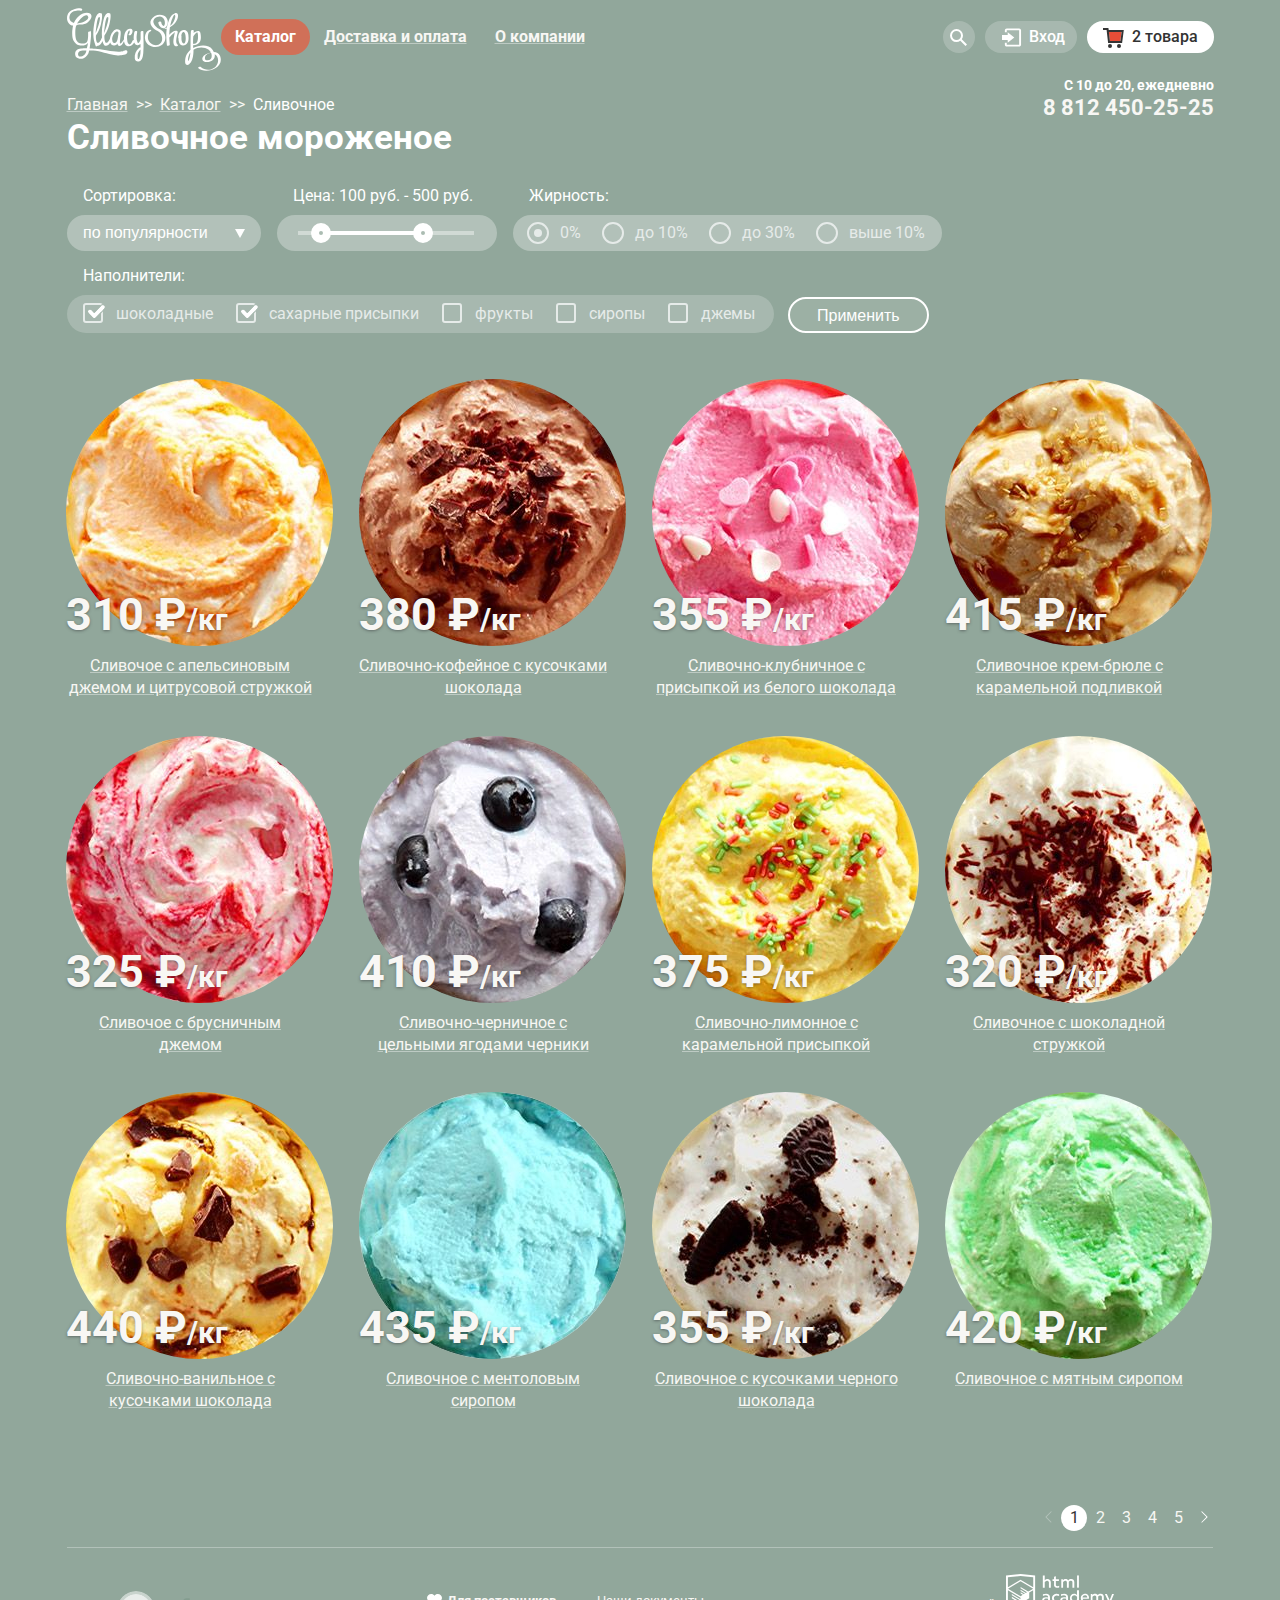
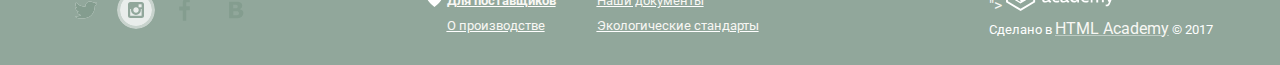
==== commit b41adcbb: "анимация" ====
--- a/catalog.html
+++ b/catalog.html
@@ -169,7 +169,7 @@
                   </li>
 
                   <li class="filter-fat">
-                    <input class="visually-hidden filter-input filter-input-radio" type="radio" name="fat" id="after-thirty">
+                    <input class="visually-hidden filter-input filter-input-radio" type="radio" name="fat" id="after-thirty" disabled>
                     <label for="after-thirty">выше 10%</label>
                   </li>
                 </ul>
--- a/css/style.css
+++ b/css/style.css
@@ -301,6 +301,7 @@
     height: 63px;
 	padding: 0;
 	margin: 0;
+    padding-top: 8px;
 	display: -webkit-box;
 	display: -ms-flexbox;
 	display: flex;
@@ -839,17 +840,17 @@
 	cursor: pointer;
 }
 
-#icecream-1:checked~.site-wrapper {
+.icecream-1:checked~.site-wrapper {
 	background-color: #849d8f;
 	background-image: url("../img/icecream-banner1.png");
 }
 
-#icecream-2:checked~.site-wrapper {
+.icecream-2:checked~.site-wrapper {
 	background-color: #8996a6;
 	background-image: url("../img/icecream-banner2.png");
 }
 
-#icecream-3:checked~.site-wrapper {
+.icecream-3:checked~.site-wrapper {
 	background-color: #9d8b84;
 	background-image: url("../img/icecream-banner3.png");
 }
@@ -864,15 +865,15 @@
 	display: none;
 }
 
-#icecream-1:checked~.site-wrapper #slide-1,
-#icecream-2:checked~.site-wrapper #slide-2,
-#icecream-3:checked~.site-wrapper #slide-3 {
-	display: block;
-}
-
-#icecream-1:checked~.site-wrapper label[for="icecream-1"],
-#icecream-2:checked~.site-wrapper label[for="icecream-2"],
-#icecream-3:checked~.site-wrapper label[for="icecream-3"] {
+.icecream-1:checked~.site-wrapper .slide-1,
+.icecream-2:checked~.site-wrapper .slide-2,
+.icecream-3:checked~.site-wrapper .slide-3 {
+	display: block;
+}
+
+.icecream-1:checked~.site-wrapper label[for="icecream-1"],
+.icecream-2:checked~.site-wrapper label[for="icecream-2"],
+.icecream-3:checked~.site-wrapper label[for="icecream-3"] {
 	background-color: #ffffff;
 }
 
@@ -1606,10 +1607,13 @@
 	border-radius: 8px;
 	-webkit-box-shadow: 0px 20px 20px 0px rgba(0, 0, 0, 0.4);
 	        box-shadow: 0px 20px 20px 0px rgba(0, 0, 0, 0.4);
-	-webkit-animation-name: bounce;
-	        animation-name: bounce;
-	-webkit-animation-duration: 0.6s;
-	        animation-duration: 0.6s;
+}
+
+.feedback-popup-anim {
+-webkit-animation-name: bounce;
+  animation-name: bounce;
+-webkit-animation-duration: 0.6s;
+  animation-duration: 0.6s;
 }
 
 @-webkit-keyframes bounce {
@@ -1873,10 +1877,12 @@
   font-size: 16px;
   font-weight: 500;  
   color: #ffffff; 
+  border:none;  
   border-radius: 20px; 
   padding-left: 16px;  
   -webkit-appearance: none;
   -moz-appearance: none;
+  
   appearance: none;
   background: url("../img/select-arrow.svg") 11px 12px;
   background-color: rgba(255, 255, 255, 0.3);    
@@ -1885,14 +1891,23 @@
   background-repeat: no-repeat;
 }
 
-.options-list:hover {
-  color: #323232;  
-}
+select::-ms-expand {
+    display: none;
+}
+
 /* CAUTION: IE hackery ahead */
 .options::-ms-expand { 
     display: none; /* remove default arrow on ie10 and ie11 */
 }
 
+.options-list:hover {
+  color: #323232;  
+  background: url("../img/select-arrow-hover.svg") 11px 12px;
+  background-color: rgba(255, 255, 255, 0.3);    
+  background-position: 168px 13px;
+  background-size: 10px 11px; 
+  background-repeat: no-repeat; 
+} 
 
 .filter-2 {
 	width: 220px;
@@ -2004,6 +2019,7 @@
 	height: 22px;
 	position: relative;
 }
+
 
 .filter-fat label {
 	color: #e6ebe9;
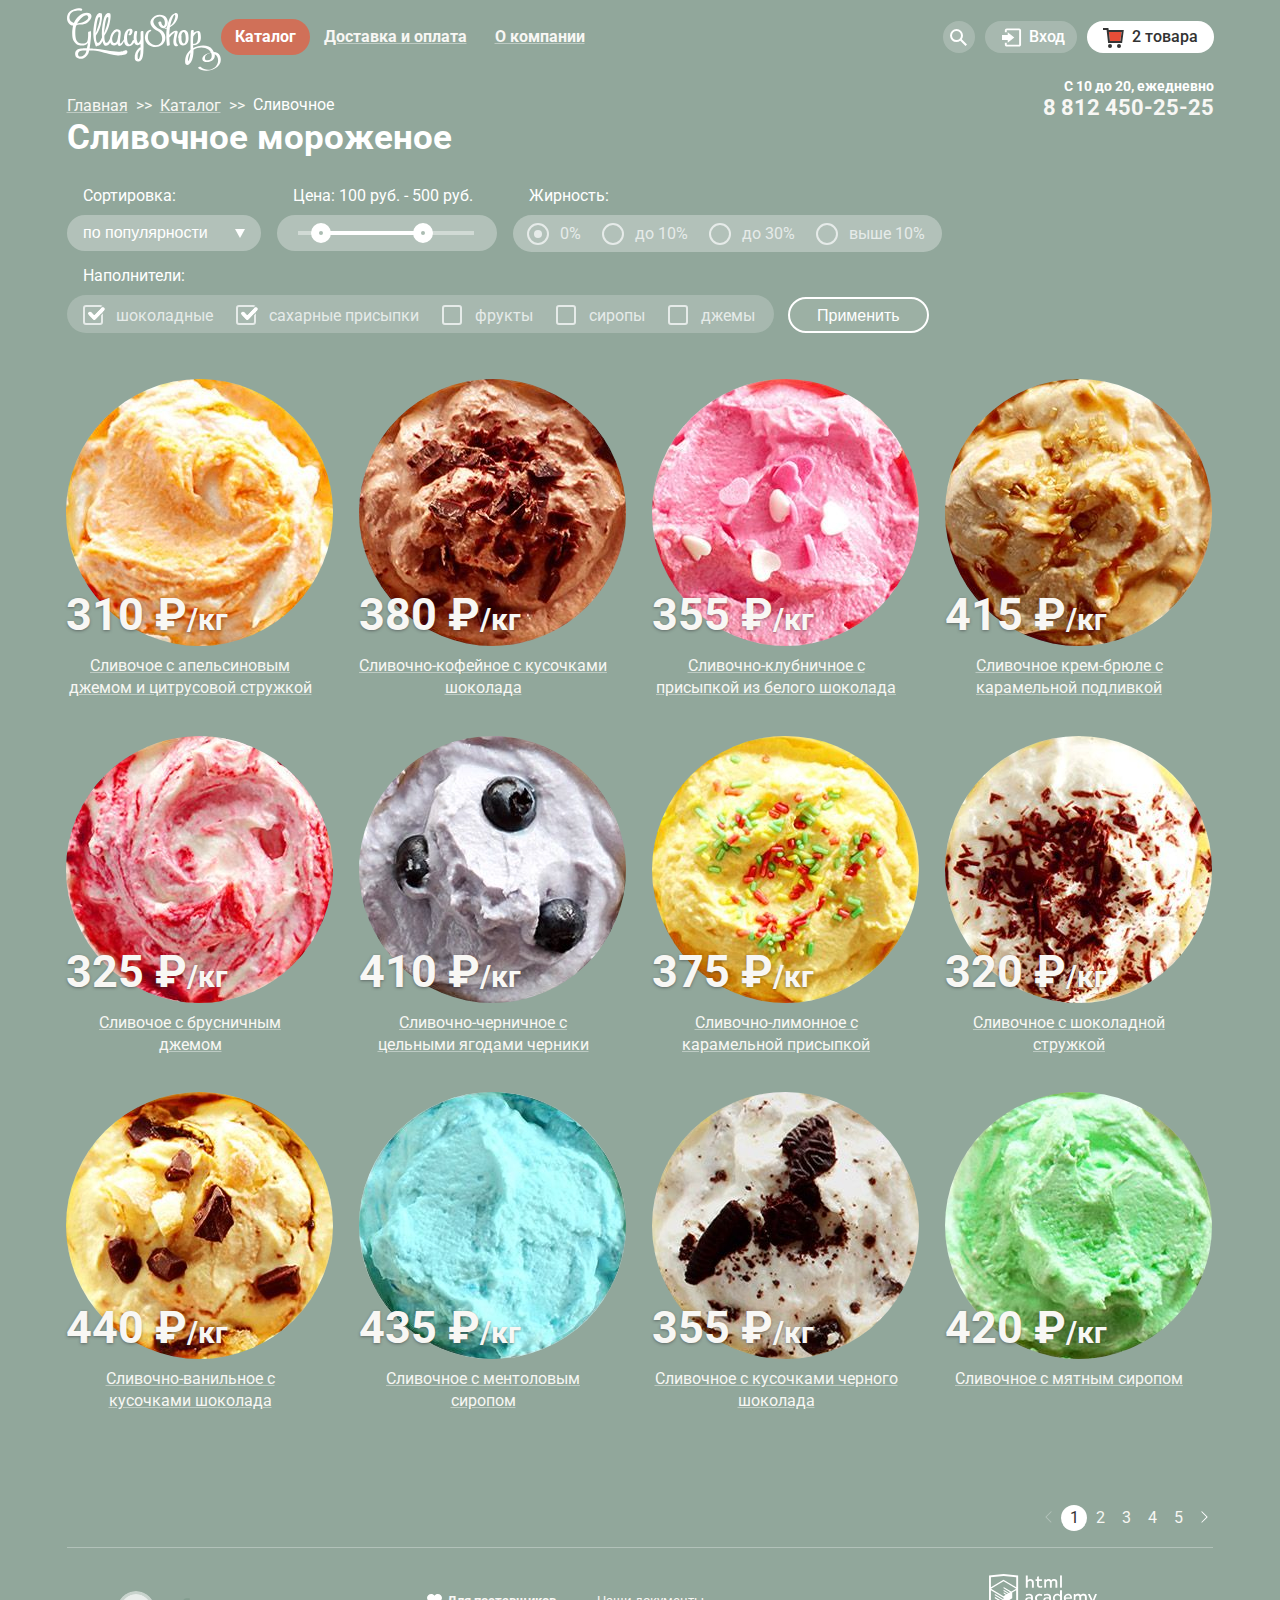
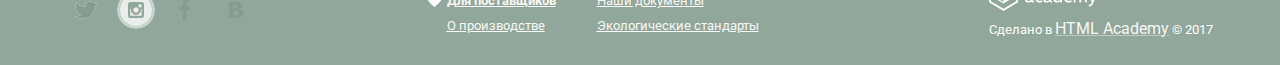
==== commit 3a11196b: "Итог 3. 15 дек. 3:50" ====
--- a/catalog.html
+++ b/catalog.html
@@ -5,7 +5,7 @@
   <meta charset="utf-8">
   <title>HTML Academy: Глейси-каталог</title>
   <link href="css/normalize.css" rel="stylesheet">
-  <link href="css/style.css" rel="stylesheet">
+  <link href="css/style.min.css" rel="stylesheet">
   <link href="https://fonts.googleapis.com/css?family=Roboto:400,500,700&amp;subset=cyrillic" rel="stylesheet">
 </head>
 
@@ -358,7 +358,7 @@
           </ul>
         </nav>
         <div class="footer-copywriting">
-          <a href="<a href="https://htmlacademy.ru/intensive/htmlcss">">
+          <a href="https://htmlacademy.ru/intensive/htmlcss">
             <img src="img/logo-footer.svg" width="108" height="39" alt="html академия"></a>
           <p>Cделано в <a class="footer-link" href="#">HTML Academy</a> © 2017</p>
         </div>
@@ -367,6 +367,6 @@
     </div>
   </div>
 </body>
-<!-- 14 дек. 22:38 -->
+<!-- 15 дек. 03:40 -->
 
 </html>--- a/css/style.min.css
+++ b/css/style.min.css
@@ -0,0 +1 @@
+body {min-width: 1200px;font-family: "Roboto", Arial, sans-serif;font-size: 16px;line-height: 22px;color: #ffffff;}main.inner {min-width: 1200px;padding: 0;margin: 0;}.body-index {min-width: 1200px;margin-left: auto;margin-right: auto;}.site-wrapper {min-width: 940px;background-color: #849d8f;background-repeat: no-repeat;background-position: top center;}a {text-decoration: none;}.site-wrapper.inner {min-height: 0;background-color: #91a79b;background-image: none;}.container {width: 1200px;margin-left: auto;margin-right: auto;padding-right: 2.3%;padding-left: 2.3%;}a {font-size: 16px;color: #f8f7f4;}a:hover, a:active {color: #ffbc9e;}.menu-item, .name-ice-cream, .footer-menu-item, .breadcrumbs-list a, .footer-menu {text-decoration: underline;-webkit-text-decoration-skip: ink;text-decoration-skip: ink;-webkit-text-decoration-color: rgba(255, 255, 255, 0.4);text-decoration-color: rgba(255, 255, 255, 0.4);}.breadcrumbs-list a:hover {text-decoration: underline;-webkit-text-decoration-skip: ink;text-decoration-skip: ink;-webkit-text-decoration-color: #ffbc9e;text-decoration-color: #ffbc9e;}.breadcrumbs-list li:nth-child(2) a, .breadcrumbs-list li:nth-child(4) a, .breadcrumbs-list li:nth-child(5) a {text-decoration: none;}.footer-link {text-decoration: underline;-webkit-text-decoration-skip: ink;text-decoration-skip: ink;-webkit-text-decoration-color: rgba(255, 255, 255, 0.4);text-decoration-color: rgba(255, 255, 255, 0.4);}.footer-link:hover {text-decoration: underline;-webkit-text-decoration-skip: ink;text-decoration-skip: ink;-webkit-text-decoration-color: #ffbc9e;text-decoration-color: #ffbc9e;}.modal-link {text-decoration: underline;-webkit-text-decoration-skip: ink;text-decoration-skip: ink;-webkit-text-decoration-color: #323232;text-decoration-color: #323232;}.modal-link:hover, .modal-link:active {color: #e84d37;-webkit-text-decoration-color: #e84d37;text-decoration-color: #e84d37;}img {max-width: 100%;height: auto;}.visually-hidden:not(:focus):not(:active), input[type="checkbox"].visually-hidden, input[type="radio"].visually-hidden {position: absolute;width: 1px;height: 1px;margin: -1px;border: 0;padding: 0;white-space: nowrap;-webkit-clip-path: inset(100%);clip-path: inset(100%);clip: rect(0 0 0 0);overflow: hidden;}.button {color: #fefefe;font-weight: 700;font-size: 18px;line-height: 24px;padding: 13px 24px;border: 0;border-radius: 40px;background-image: -webkit-gradient(linear, left top, left bottom, from(#f26843), to(#e74a35));background-image: -webkit-linear-gradient(#f26843 0%, #e74a35 100%);background-image: -o-linear-gradient(#f26843 0%, #e74a35 100%);background-image: linear-gradient(#f26843 0%, #e74a35 100%);-webkit-box-shadow: 0px 1px 2px 0px rgba(172, 16, 0, 0.64);box-shadow: 0px 1px 2px 0px rgba(172, 16, 0, 0.64);}.button:hover {background-image: -webkit-gradient(linear, left top, left bottom, from(#f58669), to(#ec6f5e));background-image: -webkit-linear-gradient(#f58669 0%, #ec6f5e 100%);background-image: -o-linear-gradient(#f58669 0%, #ec6f5e 100%);background-image: linear-gradient(#f58669 0%, #ec6f5e 100%);}.button:active {background-image: -webkit-gradient(linear, left top, left bottom, from(#d74531), to(#e1613e));background-image: -webkit-linear-gradient(#d74531 0%, #e1613e 100%);background-image: -o-linear-gradient(#d74531 0%, #e1613e 100%);background-image: linear-gradient(#d74531 0%, #e1613e 100%);-webkit-box-shadow: inset 0px 2px 2px 0px rgba(148, 39, 24, 0.4);box-shadow: inset 0px 2px 2px 0px rgba(148, 39, 24, 0.4);}.button.big-banner-button {font-size: 32px;line-height: 44px;text-shadow: 0px 2px 5px rgba(172, 16, 0, 0.76);}.button.big-banner-button:hover {background-image: -webkit-gradient(linear, left top, left bottom, from(#f58669), to(#ec6f5e));background-image: -webkit-linear-gradient(#f58669 0%, #ec6f5e 100%);background-image: -o-linear-gradient(#f58669 0%, #ec6f5e 100%);background-image: linear-gradient(#f58669 0%, #ec6f5e 100%);-webkit-box-shadow: 0px 1px 2px 0px rgba(172, 16, 0, 0.64);box-shadow: 0px 1px 2px 0px rgba(172, 16, 0, 0.64);color: #ffffff;}.button.big-banner-button:active {background-image: -webkit-gradient(linear, left top, left bottom, from(#d74531), to(#e1613e));background-image: -webkit-linear-gradient(#d74531 0%, #e1613e 100%);background-image: -o-linear-gradient(#d74531 0%, #e1613e 100%);background-image: linear-gradient(#d74531 0%, #e1613e 100%);-webkit-box-shadow: inset 0px 2px 2px 0px rgba(148, 39, 24, 0.4);box-shadow: inset 0px 2px 2px 0px rgba(148, 39, 24, 0.4);color: #ffffff;}.button-feedback {text-align: center;margin: 0;margin-left: auto;margin-right: auto;margin-top: 26px;margin-bottom: 30px;}a.button-feedback:hover {color: #ffffff;}.main-header {width: 1147px;margin: auto;margin-bottom: 273px;}.main-header.inner {width: 1147px;margin: auto;margin-bottom: 0px;}.main-menu, .sub-menu, .user-navigation, .search-list, .login-link-list, .breadcrumbs-list, .filter-filler-list, .fat-filter-list {list-style: none;}.main-menu, .menu-catalog-item:first-child {font-weight: 700;}.catalog-line {width: 130px;padding: 0;margin-top: 0;margin-bottom: 0;border: 1px solid #d1d0ce;}.menu-catalog-list, .search-list {color: black;list-style: none;display: none;}.user-navigation-search {position: relative;}.search-list {z-index: 2;display: none;margin: 0;padding: 0;list-style: none;background-color: transparent;padding-top: 5px;border-radius: 8px;-webkit-box-shadow: 0px 20px 20px 0px rgba(0, 0, 0, 0.4);box-shadow: 0px 20px 20px 0px rgba(0, 0, 0, 0.4);border-radius: 8px;position: absolute;top: 33px;left: -310px;}.search-container {padding: 20px 15px;background-color: #f8f7f4;border-radius: 8px;}.form-search input[type="search"] {padding: 0;margin: 0;width: 310px;height: 42px;padding-left: 14px;border: 1px solid #d3d3d2;border-radius: 6px;}.user-navigation-search:hover .search-list {display: -webkit-box;display: -ms-flexbox;display: flex;}.main-navigation {display: -webkit-box;display: -ms-flexbox;display: flex;min-height: 74px;margin: auto;}.logo {width: 154px;height: 63px;padding: 0;margin: 0;padding-top: 8px;display: -webkit-box;display: -ms-flexbox;display: flex;}.main-menu {margin: 0;padding: 0;display: -webkit-box;display: -ms-flexbox;display: flex;-ms-flex-wrap: wrap;flex-wrap: wrap;width: 600px;display: flex;-webkit-box-align: center;-ms-flex-align: center;align-items: center;flex-wrap: wrap;}.main-menu a {margin: 0;display: block;padding: 7px 14px;}.main-menu a:hover, .main-menu a:active {color: #323232;background-color: #f7f6f3;border-radius: 20px;text-decoration: none;}.main-menu a:active {background-color: rgba(248, 247, 244, 0.988);-webkit-box-shadow: inset 0px 2px 1px 0px #696969;box-shadow: inset 0px 2px 1px 0px #696969;}.main-menu li:first-child:hover .menu-catalog-list, .main-menu li:first-child:active .menu-catalog-list {position: fixed;top: 55px;padding-top: 5px;display: block;border-radius: 8px;background-color: transparent;margin: 0;-webkit-box-shadow: 0px 20px 20px 0px rgba(0, 0, 0, 0.4);box-shadow: 0px 20px 20px 0px rgba(0, 0, 0, 0.4);}.main-menu.inner li:first-child:hover .menu-catalog-list, .main-menu.inner li:first-child:active .menu-catalog-list {display: none;}.menu-catalog-list {list-style: none;padding: 0;margin: 0;}.menu-catalog-container {padding: 0;margin: 0;list-style: none;border-radius: 8px;background-color: #f8f7f4;}.menu-catalog-container li:first-child::after {content: "";position: absolute;top: 44px;height: 2px;width: 138px;background-color: #d1d0ce;}.menu-catalog-item:hover a {background-color: #fbded8;}.menu-catalog-item:active a {background-color: #f6b5a5;-webkit-box-shadow: none;box-shadow: none;}.menu-catalog-item {padding-left: 15px;padding-left: 5px;padding-top: 5px;padding-bottom: 5px;}.user-navigation {font-size: 14px;line-height: 16px;font-weight: 500;padding: 0;margin: 0;display: -webkit-box;display: -ms-flexbox;display: flex;-ms-flex-wrap: wrap;flex-wrap: wrap;width: 350px;-webkit-box-pack: end;-ms-flex-pack: end;justify-content: flex-end;-webkit-box-align: center;-ms-flex-align: center;align-items: center;margin-left: auto;}.menu-catalog-item {font-size: 14px;line-height: 16px;list-style: none;font-weight: 400;}.menu-catalog-item a, .login-list a {color: #323232;}.menu-catalog-item.active-link {background-color: #d07058;}.menu-catalog-item:hover {background-color: #fbded8;}.menu-catalog-item:active, .menu-catalog-item:active a {background-color: #f6b5a5;}.menu-catalog-item:first-child:hover {background-color: #fbded8;border-top-left-radius: 8px;border-top-right-radius: 8px;}.menu-catalog-item:last-child:hover {background-color: #fbded8;border-bottom-left-radius: 8px;border-bottom-right-radius: 8px;}.menu-catalog-item:first-child:active {background-color: #f6b5a5;border-top-left-radius: 8px;border-top-right-radius: 8px;}.menu-catalog-item:last-child:active {background-color: #f6b5a5;border-bottom-left-radius: 8px;border-bottom-right-radius: 8px;}.user-navigation-search {width: 32px;height: 32px;border-radius: 50%;background-color: rgba(255, 255, 255, 0.2);background-image: url("../img/ic-search.svg");background-repeat: no-repeat;background-size: 17px 17px;background-position: center;}.user-navigation-search:hover {background-color: rgb(255, 255, 255);background-image: url("../img/ic-search-hover.svg");}.user-navigation-login {width: 92px;display: -webkit-box;display: -ms-flexbox;display: flex;position: relative;background-color: rgba(255, 255, 255, 0.2);border-radius: 40px;margin-left: 10px;background-image: url("../img/ic-login.svg");background-repeat: no-repeat;background-size: 20px 19px;background-position: 17px 7px;}.user-navigation-login:hover {background-color: rgb(255, 255, 255);color: #323232;background-image: url("../img/ic-login-hover.svg");background-repeat: no-repeat;background-size: 20px 19px;background-position: 17px 7px;}.user-navigation-login span {display: inline-block;vertical-align: middle;color: #ffffff;padding-top: 8px;padding-bottom: 8px;padding-right: 6px;padding-left: 44px;}.user-navigation-login:hover span {color: #323232;}.login-list {z-index: 2;margin: 0;padding: 0;display: none;position: absolute;list-style: none;border-radius: 8px;padding-top: 5px;background-color: transparent;top: 32px;left: -196px;-webkit-box-shadow: 0px 20px 20px 0px rgba(0, 0, 0, 0.4);box-shadow: 0px 20px 20px 0px rgba(0, 0, 0, 0.4);}.login-container {list-style: none;padding: 0;margin: 0;background-color: #f8f7f4;border-radius: 8px;padding-top: 20px;padding-left: 17px;padding-right: 17px;}.login-link-list a {background-image: none;}.user-navigation-login:hover .login-list {display: block;}.form-login {width: 256px;}.form-login input {width: 0px;width: 240px;height: 42px;border: 1px solid #999999;padding-left: 14px;border-radius: 8px;margin-bottom: 20px;}.button-login {margin: 0;margin-bottom: 20px;margin-right: 19px;}.login-link {padding: 0;margin: 0;display: -webkit-box;display: -ms-flexbox;display: flex;}.login-link a {display: inline-block;vertical-align: middle;margin-bottom: 6px;}.login-link-list {padding: 0;margin: 0;margin-top: 3px;}.user-navigation-bascet {background-color: #ffffff;border-radius: 40px;margin-left: 10px;background-image: url("../img/ic-bascet-active.svg");background-repeat: no-repeat;background-size: 21px 20px;background-position: 16px 7px;}.user-navigation-bascet a {color: #323232;display: inline-block;vertical-align: middle;padding-right: 16px;padding-left: 45px;padding-top: 8px;padding-bottom: 8px;}.user-navigation-bascet:hover a {color: #323232;}.container {position: relative;}.basket-list {z-index: 2;display: none;padding: 0;margin: 0;font-weight: 400;color: #323232;list-style: none;font-size: 13px;position: absolute;top: 53px;right: 61px;padding-top: 5px;padding-right: 0px;border-radius: 8px;background-color: transparent;-webkit-box-shadow: 0px 20px 20px 0px rgba(0, 0, 0, 0.4);box-shadow: 0px 20px 20px 0px rgba(0, 0, 0, 0.4);}.besket-item tr:last-child {border-top: 1px solid #ccccc9;}.bascet-container {list-style: none;padding: 0;margin: 0;background-color: #f8f7f4;padding: 0px;border-radius: 8px;padding-top: 20px;padding-bottom: 20px;padding-left: 16px;padding-right: 16px;}.bascet-finprice {width: 146px;text-align: right;padding-top: 16px;}.user-navigation-bascet:hover .basket-list {display: -webkit-box;display: -ms-flexbox;display: flex;}.bascet-button-remove {padding: 0;width: 11px;height: 11px;border: none;background-image: url("../img/baset-remove.svg");background-color: transparent;}.bascet-finprice {padding-left: 420px;}.besket-item {padding: 0;margin: 0;border-collapse: collapse;margin-bottom: 17px;}.button-basket {display: block;margin-left: auto;margin-top: 14px;}.besket-item td {padding-bottom: 18px;}.besket-item td:nth-child(1) {width: 13px;}.besket-item td:nth-child(2) {width: 33px;padding-left: 8px;padding-right: 8px;}.besket-item td:nth-child(3) {width: 216px;padding-left: 6px;padding-right: 24px;}.besket-item td:nth-child(4) {width: 96px;padding-left: 7px;padding-right: 6px;}.besket-item td:nth-child(5) {width: 50px;padding-left: 21px;}.contacts-navigation {margin: 0;padding: 0;height: 42px;display: -webkit-box;display: -ms-flexbox;display: flex;-ms-flex-wrap: wrap;flex-wrap: wrap;}.container-contacts {width: 300px;height: 42px;margin-left: auto;}.form-login {font-weight: 400;}.login-list a {font-size: 13px;color: #323232;}.gray-price {color: #999999;}.contacts-navigation {font-weight: 700;text-align: right;}.contacts-navigation-timing {display: inline-block;vertical-align: middle;font-size: 14px;line-height: 16px;}.contacts-navigation-phone {display: inline-block;vertical-align: middle;font-size: 22px;line-height: 24px;}.slider-list, .breadcrumbs, .fat-filter, .filler-filter, .pagination-list, .slider-button-list {list-style: none;}.slider {width: 1147px;margin: auto;position: relative;text-align: center;margin-bottom: 40px;}.slider-list {margin: 0;padding: 0;}.slide-title {width: 700px;padding: 0;margin: 0 auto;margin-bottom: 38px;font-size: 60px;line-height: 60px;font-weight: 800;}.slider-controls {position: absolute;bottom: 10px;}.slider-controls label {display: inline-block;width: 17px;height: 17px;margin-right: 8px;vertical-align: top;background-color: transparent;border: 2px solid #ffffff;border-radius: 50%;cursor: pointer;}.slider-controls label:hover {display: inline-block;vertical-align: middle;width: 17px;height: 17px;margin-right: 8px;vertical-align: top;background-color: rgba(255, 255, 255, 0.2);border: 2px solid #ffffff;border-radius: 50%;cursor: pointer;}.icecream-1:checked~.site-wrapper {background-color: #849d8f;background-image: url("../img/icecream-banner1.png");}.icecream-2:checked~.site-wrapper {background-color: #8996a6;background-image: url("../img/icecream-banner2.png");}.icecream-3:checked~.site-wrapper {background-color: #9d8b84;background-image: url("../img/icecream-banner3.png");}.site-wrapper::before, .site-wrapper::after {content: "";visibility: hidden;}.slide {display: none;}.icecream-1:checked~.site-wrapper .slide-1, .icecream-2:checked~.site-wrapper .slide-2, .icecream-3:checked~.site-wrapper .slide-3 {display: block;}.icecream-1:checked~.site-wrapper label[for="icecream-1"], .icecream-2:checked~.site-wrapper label[for="icecream-2"], .icecream-3:checked~.site-wrapper label[for="icecream-3"] {background-color: #ffffff;}.slider-list-first, .slider-list-second, .slider-list-third {padding: 0;margin: 0;position: absolute;top: 0;left: 0;}.big-banner-button {margin-left: auto;margin-right: auto;margin-bottom: 10px;}.banner-item {font-size: 60px;line-height: 60px;list-style: none;font-weight: 700;text-align: center;}.ice-cream-sale {padding: 0;margin-left: auto;margin-right: auto;width: 1147px;display: -webkit-box;display: -ms-flexbox;display: flex;min-height: 230px;-webkit-box-pack: justify;-ms-flex-pack: justify;justify-content: space-between;margin-bottom: 34px;}.sale {box-sizing: border-box;width: 560px;margin: 0;padding: 0;display: -webkit-box;display: -ms-flexbox;display: flex;-ms-flex-wrap: wrap;flex-wrap: wrap;padding-top: 22px;padding-bottom: 22px;}.button.button-sale {margin-left: auto;margin-right: 21px;height: 46px;padding: 0;padding-left: 22px;padding-right: 22px;}.sale.sale-first {background-color: #6f2333;background-image: url("../img/bg-raspberry.jpg");background-repeat: repeat;border-radius: 14px;min-height: 230px;}.sale.sale-second {background-color: #442719;background-image: url("../img/bg-chocolate.jpg");background-repeat: repeat;border-radius: 14px;min-height: 230px;}.sale-head {padding: 0;margin: 0;padding-left: 18px;font-size: 35px;line-height: 41px;}.sale-description {margin: 0;padding: 0;display: inline-block;vertical-align: middle;padding: 18px;font-size: 18px;line-height: 22px;font-weight: 700;}.catalog-container {display: block;width: 1172px;padding-left: 13px;}.catalog-list.index, .catalog-list.catalog {list-style: none;padding: 0;}.catalog-item.index a, .catalog.index, .catalog.catalog, .name-ice-cream {padding: 0;margin: 0;}.catalog-list.index {padding: 0;width: 1180px;display: -webkit-box;display: -ms-flexbox;display: flex;margin-left: auto;margin-right: auto;-ms-flex-pack: distribute;justify-content: space-around;}.catalog-list .index:hover {color: #ffffff;}.catalog-list.catalog {padding: 0;margin: 0;list-style: none;display: -webkit-box;display: -ms-flexbox;display: flex;-ms-flex-wrap: wrap;flex-wrap: wrap;-ms-flex-pack: distribute;justify-content: space-around;}.catalog-item.index, .catalog-item.catalog {padding: 0;margin: 0;}.catalog-item.catalog {width: 267px;}.catalog-item.index a, .catalog-item.catalog a {width: 267px;margin: 0;padding-top: 6px;padding-left: 13px;padding-right: 13px;padding-bottom: 65px;}.catalog-list.catalog {min-height: 1070px;margin: 0;padding: 0;margin-bottom: 62px;}.catalog-item.index, .catalog-item.catalog {margin: 0;height: 335px;padding-top: 6px;position: relative;display: -webkit-box;display: -ms-flexbox;display: flex;-webkit-box-orient: vertical;-webkit-box-direction: normal;-ms-flex-direction: column;flex-direction: column;}.catalog-item.index::before, .catalog-item.catalog::before {position: absolute;}.name-ice-cream {display: inline-block;vertical-align: middle;width: 248px;margin: 0;padding: 0;margin-top: 9px;margin-bottom: 10px;font-size: 16px;line-height: 22px;text-align: center;}.cost-and-kg {padding: 0;margin: 0;position: absolute;top: 219px;z-index: 5;}.cost {font-size: 45px;line-height: 45px;font-weight: 700;text-shadow: 0px 1px 3px rgba(49, 50, 53, 0.5);}.kg {font-size: 30px;line-height: 45px;font-weight: 700;text-shadow: 0px 1px 3px rgba(49, 50, 53, 0.5);}.catalog-item img {width: 267px;height: 267px;border-radius: 50%;margin: 0;z-index: 1;}.card-product {position: relative;min-height: 420px;padding-left: 13px;padding-right: 13px;border-radius: 14px;background-color: none;margin-bottom: -70px;}.card-product:hover {background-color: rgba(255, 255, 255, 0.3);z-index: 7;}.button-catalog {display: inline-block;vertical-align: middle;z-index: 7;margin-left: 25px;display: none;}.card-product:hover .button-catalog {display: block;}.card-product a {padding: 0;margin: 0;}.catalog-item:hover {color: #ffffff;}.catalog-list.index>.card-product a::before {content: " ";position: absolute;display: block;height: 61px;width: 61px;background-image: url("../img/ic-hit.svg");z-index: 3;}.wafer {background-color: #fcf5e1;margin-left: 27px;margin-right: 27px;padding-top: 27px;padding-bottom: 15px;padding-left: 20px;padding-right: 20px;margin-bottom: 40px;color: #323232;border-radius: 14px;background-image: url("../img/bg-wafer.jpg");background-repeat: repeat;}.content {list-style: none;padding: 0;margin: 0;display: -webkit-box;display: -ms-flexbox;display: flex;-ms-flex-wrap: wrap;flex-wrap: wrap;-webkit-box-pack: justify;-ms-flex-pack: justify;justify-content: space-between;}.head {font-size: 24px;line-height: 30px;width: 1010px;height: 60px;font-weight: 500;margin-bottom: 9px;}.one-block {width: 484px;display: block;padding-left: 57px;padding-top: 15px;background-image: url("../img/ic-icecream.svg");background-repeat: no-repeat;background-size: 50px 50px;margin-bottom: 10px;}.two-block {width: 484px;display: block;padding-left: 57px;padding-top: 15px;background-image: url("../img/ic-cow.svg");background-repeat: no-repeat;background-size: 50px 50px;margin-bottom: 10px;}.three-block {width: 484px;display: block;padding-left: 57px;padding-top: 15px;background-image: url("../img/ic-leaf.svg");background-repeat: no-repeat;background-size: 50px 50px;margin-bottom: 10px;}.four-block {width: 484px;display: block;padding-left: 57px;padding-top: 15px;background-image: url("../img/ic-termo.svg");background-repeat: no-repeat;background-size: 50px 50px;margin-bottom: 10px;}.publications {padding-left: 27px;padding-right: 27px;display: -webkit-box;display: -ms-flexbox;display: flex;margin-left: auto;margin-right: auto;min-height: 220px;-webkit-box-pack: justify;-ms-flex-pack: justify;justify-content: space-between;margin-bottom: 40px;}.preview-blog {width: 520px;padding-top: 28px;padding-left: 20px;padding-right: 20px;padding-bottom: 20px;background-color: #ffffff;background-image: url("../img/bg-Strawberry.jpg");background-repeat: no-repeat;border-radius: 14px;}.preview-blog-head {margin: 0;margin-bottom: 8px;}.preview-blog h2 {color: #323232;font-size: 16px;line-height: 22px;font-weight: 500;}.blog-link {display: inline-block;vertical-align: middle;width: 285px;}.blog-link:hover, .blog-link:active {color: #e84d37;}.preview-blog a {color: #323232;font-size: 24px;line-height: 30px;font-weight: 700;text-decoration: underline;}.mailing {width: 560px;min-height: 220px;color: #5a5a5a;border-radius: 14px;background-image: -webkit-linear-gradient(135deg, #f8f7f4 1.4%, #92cdff 1.4%, #92cdff 2.8%, #f8f7f4 2.8%, #f8f7f4 4.2%, #fe9c8e 4.2%, #fe9c8e 5.6%, #f8f7f4 5.6%, #f8f7f4 7%, #92cdff 7%, #92cdff 8.4%, #f8f7f4 8.4%, #f8f7f4 9.8%, #fe9c8e 9.8%, #fe9c8e 11.2%, #f8f7f4 11.2%, #f8f7f4 12.6%, #92cdff 12.6%, #92cdff 14%, #f8f7f4 14%, #f8f7f4 15.4%, #fe9c8e 15.4%, #fe9c8e 16.8%, #f8f7f4 16.8%, #f8f7f4 18.2%, #92cdff 18.2%, #92cdff 19.6%, #f8f7f4 19.6%, #f8f7f4 21%, #fe9c8e 21%, #fe9c8e 22.4%, #f8f7f4 22.4%, #f8f7f4 23.8%, #92cdff 23.8%, #92cdff 25.2%, #f8f7f4 25.2%, #f8f7f4 26.6%, #fe9c8e 26.6%, #fe9c8e 28%, #f8f7f4 28%, #f8f7f4 29.4%, #92cdff 29.4%, #92cdff 30.8%, #f8f7f4 30.8%, #f8f7f4 32.2%, #fe9c8e 32.2%, #fe9c8e 33.6%, #f8f7f4 33.6%, #f8f7f4 35%, #92cdff 35%, #92cdff 36.4%, #f8f7f4 36.4%, #f8f7f4 37.8%, #fe9c8e 37.8%, #fe9c8e 39.2%, #f8f7f4 39.2%, #f8f7f4 40.6%, #92cdff 40.6%, #92cdff 42%, #f8f7f4 42%, #f8f7f4 43.4%, #fe9c8e 43.4%, #fe9c8e 44.8%, #f8f7f4 44.8%, #f8f7f4 46.2%, #92cdff 46.2%, #92cdff 47.6%, #f8f7f4 47.6%, #f8f7f4 49%, #fe9c8e 49%, #fe9c8e 50.4%, #f8f7f4 50.4%, #f8f7f4 51.8%, #92cdff 51.8%, #92cdff 53.2%, #f8f7f4 53.2%, #f8f7f4 54.6%, #fe9c8e 54.6%, #fe9c8e 56%, #f8f7f4 56%, #f8f7f4 57.4%, #92cdff 57.4%, #92cdff 58.8%, #f8f7f4 58.8%, #f8f7f4 60.2%, #fe9c8e 60.2%, #fe9c8e 61.4%, #f8f7f4 61.4%, #f8f7f4 62.8%, #92cdff 62.8%, #92cdff 64.2%, #f8f7f4 64.2%, #f8f7f4 65.6%, #fe9c8e 65.6%, #fe9c8e 67%, #f8f7f4 67%, #f8f7f4 68.4%, #92cdff 68.4%, #92cdff 69.8%, #f8f7f4 69.8%, #f8f7f4 71.2%, #fe9c8e 71.2%, #fe9c8e 72.6%, #f8f7f4 72.6%, #f8f7f4 74%, #92cdff 74%, #92cdff 75.4%, #f8f7f4 75.4%, #f8f7f4 76.8%, #fe9c8e 76.8%, #fe9c8e 78.2%, #f8f7f4 78.2%, #f8f7f4 79.6%, #92cdff 79.6%, #92cdff 81%, #f8f7f4 81%, #f8f7f4 82.4%, #fe9c8e 82.4%, #fe9c8e 83.6%, #f8f7f4 83.6%, #f8f7f4 85%, #92cdff 85%, #92cdff 86.4%, #f8f7f4 86.4%, #f8f7f4 87.8%, #fe9c8e 87.8%, #fe9c8e 89.2%, #f8f7f4 89.2%, #f8f7f4 90.6%, #92cdff 90.6%, #92cdff 92%, #f8f7f4 92%, #f8f7f4 93.4%, #fe9c8e 93.4%, #fe9c8e 94.8%, #f8f7f4 94.8%, #f8f7f4 96.2%, #92cdff 96.2%, #92cdff 97.6%, #f8f7f4 97.6%, #f8f7f4 99%);background-image: -o-linear-gradient(135deg, #f8f7f4 1.4%, #92cdff 1.4%, #92cdff 2.8%, #f8f7f4 2.8%, #f8f7f4 4.2%, #fe9c8e 4.2%, #fe9c8e 5.6%, #f8f7f4 5.6%, #f8f7f4 7%, #92cdff 7%, #92cdff 8.4%, #f8f7f4 8.4%, #f8f7f4 9.8%, #fe9c8e 9.8%, #fe9c8e 11.2%, #f8f7f4 11.2%, #f8f7f4 12.6%, #92cdff 12.6%, #92cdff 14%, #f8f7f4 14%, #f8f7f4 15.4%, #fe9c8e 15.4%, #fe9c8e 16.8%, #f8f7f4 16.8%, #f8f7f4 18.2%, #92cdff 18.2%, #92cdff 19.6%, #f8f7f4 19.6%, #f8f7f4 21%, #fe9c8e 21%, #fe9c8e 22.4%, #f8f7f4 22.4%, #f8f7f4 23.8%, #92cdff 23.8%, #92cdff 25.2%, #f8f7f4 25.2%, #f8f7f4 26.6%, #fe9c8e 26.6%, #fe9c8e 28%, #f8f7f4 28%, #f8f7f4 29.4%, #92cdff 29.4%, #92cdff 30.8%, #f8f7f4 30.8%, #f8f7f4 32.2%, #fe9c8e 32.2%, #fe9c8e 33.6%, #f8f7f4 33.6%, #f8f7f4 35%, #92cdff 35%, #92cdff 36.4%, #f8f7f4 36.4%, #f8f7f4 37.8%, #fe9c8e 37.8%, #fe9c8e 39.2%, #f8f7f4 39.2%, #f8f7f4 40.6%, #92cdff 40.6%, #92cdff 42%, #f8f7f4 42%, #f8f7f4 43.4%, #fe9c8e 43.4%, #fe9c8e 44.8%, #f8f7f4 44.8%, #f8f7f4 46.2%, #92cdff 46.2%, #92cdff 47.6%, #f8f7f4 47.6%, #f8f7f4 49%, #fe9c8e 49%, #fe9c8e 50.4%, #f8f7f4 50.4%, #f8f7f4 51.8%, #92cdff 51.8%, #92cdff 53.2%, #f8f7f4 53.2%, #f8f7f4 54.6%, #fe9c8e 54.6%, #fe9c8e 56%, #f8f7f4 56%, #f8f7f4 57.4%, #92cdff 57.4%, #92cdff 58.8%, #f8f7f4 58.8%, #f8f7f4 60.2%, #fe9c8e 60.2%, #fe9c8e 61.4%, #f8f7f4 61.4%, #f8f7f4 62.8%, #92cdff 62.8%, #92cdff 64.2%, #f8f7f4 64.2%, #f8f7f4 65.6%, #fe9c8e 65.6%, #fe9c8e 67%, #f8f7f4 67%, #f8f7f4 68.4%, #92cdff 68.4%, #92cdff 69.8%, #f8f7f4 69.8%, #f8f7f4 71.2%, #fe9c8e 71.2%, #fe9c8e 72.6%, #f8f7f4 72.6%, #f8f7f4 74%, #92cdff 74%, #92cdff 75.4%, #f8f7f4 75.4%, #f8f7f4 76.8%, #fe9c8e 76.8%, #fe9c8e 78.2%, #f8f7f4 78.2%, #f8f7f4 79.6%, #92cdff 79.6%, #92cdff 81%, #f8f7f4 81%, #f8f7f4 82.4%, #fe9c8e 82.4%, #fe9c8e 83.6%, #f8f7f4 83.6%, #f8f7f4 85%, #92cdff 85%, #92cdff 86.4%, #f8f7f4 86.4%, #f8f7f4 87.8%, #fe9c8e 87.8%, #fe9c8e 89.2%, #f8f7f4 89.2%, #f8f7f4 90.6%, #92cdff 90.6%, #92cdff 92%, #f8f7f4 92%, #f8f7f4 93.4%, #fe9c8e 93.4%, #fe9c8e 94.8%, #f8f7f4 94.8%, #f8f7f4 96.2%, #92cdff 96.2%, #92cdff 97.6%, #f8f7f4 97.6%, #f8f7f4 99%);background-image: linear-gradient(-45deg, #f8f7f4 1.4%, #92cdff 1.4%, #92cdff 2.8%, #f8f7f4 2.8%, #f8f7f4 4.2%, #fe9c8e 4.2%, #fe9c8e 5.6%, #f8f7f4 5.6%, #f8f7f4 7%, #92cdff 7%, #92cdff 8.4%, #f8f7f4 8.4%, #f8f7f4 9.8%, #fe9c8e 9.8%, #fe9c8e 11.2%, #f8f7f4 11.2%, #f8f7f4 12.6%, #92cdff 12.6%, #92cdff 14%, #f8f7f4 14%, #f8f7f4 15.4%, #fe9c8e 15.4%, #fe9c8e 16.8%, #f8f7f4 16.8%, #f8f7f4 18.2%, #92cdff 18.2%, #92cdff 19.6%, #f8f7f4 19.6%, #f8f7f4 21%, #fe9c8e 21%, #fe9c8e 22.4%, #f8f7f4 22.4%, #f8f7f4 23.8%, #92cdff 23.8%, #92cdff 25.2%, #f8f7f4 25.2%, #f8f7f4 26.6%, #fe9c8e 26.6%, #fe9c8e 28%, #f8f7f4 28%, #f8f7f4 29.4%, #92cdff 29.4%, #92cdff 30.8%, #f8f7f4 30.8%, #f8f7f4 32.2%, #fe9c8e 32.2%, #fe9c8e 33.6%, #f8f7f4 33.6%, #f8f7f4 35%, #92cdff 35%, #92cdff 36.4%, #f8f7f4 36.4%, #f8f7f4 37.8%, #fe9c8e 37.8%, #fe9c8e 39.2%, #f8f7f4 39.2%, #f8f7f4 40.6%, #92cdff 40.6%, #92cdff 42%, #f8f7f4 42%, #f8f7f4 43.4%, #fe9c8e 43.4%, #fe9c8e 44.8%, #f8f7f4 44.8%, #f8f7f4 46.2%, #92cdff 46.2%, #92cdff 47.6%, #f8f7f4 47.6%, #f8f7f4 49%, #fe9c8e 49%, #fe9c8e 50.4%, #f8f7f4 50.4%, #f8f7f4 51.8%, #92cdff 51.8%, #92cdff 53.2%, #f8f7f4 53.2%, #f8f7f4 54.6%, #fe9c8e 54.6%, #fe9c8e 56%, #f8f7f4 56%, #f8f7f4 57.4%, #92cdff 57.4%, #92cdff 58.8%, #f8f7f4 58.8%, #f8f7f4 60.2%, #fe9c8e 60.2%, #fe9c8e 61.4%, #f8f7f4 61.4%, #f8f7f4 62.8%, #92cdff 62.8%, #92cdff 64.2%, #f8f7f4 64.2%, #f8f7f4 65.6%, #fe9c8e 65.6%, #fe9c8e 67%, #f8f7f4 67%, #f8f7f4 68.4%, #92cdff 68.4%, #92cdff 69.8%, #f8f7f4 69.8%, #f8f7f4 71.2%, #fe9c8e 71.2%, #fe9c8e 72.6%, #f8f7f4 72.6%, #f8f7f4 74%, #92cdff 74%, #92cdff 75.4%, #f8f7f4 75.4%, #f8f7f4 76.8%, #fe9c8e 76.8%, #fe9c8e 78.2%, #f8f7f4 78.2%, #f8f7f4 79.6%, #92cdff 79.6%, #92cdff 81%, #f8f7f4 81%, #f8f7f4 82.4%, #fe9c8e 82.4%, #fe9c8e 83.6%, #f8f7f4 83.6%, #f8f7f4 85%, #92cdff 85%, #92cdff 86.4%, #f8f7f4 86.4%, #f8f7f4 87.8%, #fe9c8e 87.8%, #fe9c8e 89.2%, #f8f7f4 89.2%, #f8f7f4 90.6%, #92cdff 90.6%, #92cdff 92%, #f8f7f4 92%, #f8f7f4 93.4%, #fe9c8e 93.4%, #fe9c8e 94.8%, #f8f7f4 94.8%, #f8f7f4 96.2%, #92cdff 96.2%, #92cdff 97.6%, #f8f7f4 97.6%, #f8f7f4 99%);position: relative;}.mailing-container {position: absolute;top: 5px;right: 5px;width: 549px;height: 180px;padding-top: 30px;background-color: #f8f7f4;border-radius: 12px;display: -webkit-box;display: -ms-flexbox;display: flex;-ms-flex-wrap: wrap;flex-wrap: wrap;-ms-flex-pack: distribute;justify-content: space-around;}.mailing-container p {padding: 0;margin-bottom: 22px;display: inline-block;vertical-align: middle;width: 505px;}.form-email {padding: 0;margin: 0;padding-bottom: 30px;}.form-email input {width: 352px;height: 42px;padding-left: 14px;border: 1px solid #d3d3d2;border-radius: 8px;}.button-mailing {margin-left: 4px;padding: 13px 18px;}.map {position: relative;height: 430px;padding: 0;margin: 0;}.map img {position: absolute;top: 0;left: 0;}iframe {position: absolute;z-index: 2;top: 0;left: 0;border: none;}.mark {position: absolute;top: 138px;left: 277px;z-index: -1;background-image: url("../img/mark-shadow.png");background-repeat: no-repeat;background-size: 218px 142px;}.adress, .phone {font-size: 18px;line-height: 24px;font-weight: 700;color: #323232;}.adress {display: inline-block;margin-bottom: 21px;}.feedback {margin: 0;padding: 0;padding-top: 30px;padding-left: 25px;padding-right: 25px;font-style: normal;font-size: 14px;line-height: 20px;color: #323232;background-color: #fbfbfb;border-radius: 14px;position: absolute;top: 63px;right: 27px;z-index: 3;}address span:first-child {display: block;max-width: 150px;}.adress-title {max-width: 290px;font-size: 22px;font-weight: 700;line-height: 28px;display: block;margin-bottom: 21px;}address a {font-size: 18px;line-height: 30px;font-weight: 700;color: #323232;display: block;}.main-footer {margin: 0;padding: 0;margin-right: auto;margin-left: auto;padding-top: 26px;font-size: 13px;display: -webkit-box;display: -ms-flexbox;display: flex;width: 1146px;border: none;-webkit-box-pack: justify;-ms-flex-pack: justify;justify-content: space-between;}.footer-menu {list-style: none;padding: 0;margin: 0;margin-top: 16px;-webkit-column-count: 2;column-count: 2;max-width: 350px;min-height: 50px;display: -webkit-box;display: -ms-flexbox;display: flex;-ms-flex-wrap: wrap;flex-wrap: wrap;}.footer-menu li {margin: 0;padding: 0;min-width: 150px;display: block;text-decoration: underline;}.footer-menu a {font-size: 13px;}.footer-menu-heart {position: relative;font-weight: 700;}.footer-menu-heart::before {content: " ";width: 15px;height: 13px;background-image: url("../img/ic-heart.svg");position: absolute;display: block;top: 4px;left: -20px;}.footer-social-list {list-style: none;padding: 0;margin: 0;display: inline-block;vertical-align: middle;margin-top: 17px;}.footer-social-list {display: -webkit-box;display: -ms-flexbox;display: flex;-webkit-box-pack: justify;-ms-flex-pack: justify;justify-content: space-between;width: 187px;}.twiter, .twiter:active {font-size: 0px;display: block;width: 38px;height: 38px;background-image: url("../img/ic-tv.svg");border-radius: 50%;}.twiter:hover {background-image: url("../img/ic-tv-hover.svg");}.instagram, .instagram:active {font-size: 0px;display: block;width: 38px;height: 38px;background-image: url("../img/ic-inst.svg");border-radius: 50%;}.instagram:hover {background-image: url("../img/ic-inst-hover.svg");}.fb, .fb:active {font-size: 0px;display: block;width: 38px;height: 38px;background-image: url("../img/ic-fb.svg");border-radius: 50%;}.fb:hover {background-image: url("../img/ic-fb-hover.svg");}.vk, .vk:active {font-size: 0px;display: block;width: 38px;height: 38px;background-image: url("../img/ic-vk.svg");border-radius: 50%;}.vk:hover {background-image: url("../img/ic-vk-hover.svg");}.footer-copywriting p {margin: 0;margin-bottom: 24px;}.feedback-container {position: fixed;top: 0px;left: 0px;width: 100%;height: 100%;background-color: rgba(0, 0, 0, 0.3);z-index: 5;display: none;}.feedback-container-show {display: -webkit-box;display: -ms-flexbox;display: flex;}.feedback-popup {display: none;-ms-flex-wrap: wrap;flex-wrap: wrap;position: fixed;top: 100px;left: 50%;margin-left: -239px;width: 430px;padding-left: 24px;padding-right: 24px;padding-top: 18px;z-index: 6;color: #323232;background-color: #f8f7f4;border-radius: 8px;-webkit-box-shadow: 0px 20px 20px 0px rgba(0, 0, 0, 0.4);box-shadow: 0px 20px 20px 0px rgba(0, 0, 0, 0.4);}.feedback-popup-anim {-webkit-animation-name: bounce;animation-name: bounce;-webkit-animation-duration: 0.6s;animation-duration: 0.6s;}@-webkit-keyframes bounce {0% {-webkit-transform: translateY(-500px);transform: translateY(-500px);}70% {-webkit-transform: translateY(30px);transform: translateY(30px);}90% {-webkit-transform: translateY(-10px);transform: translateY(-10px);}100% {-webkit-transform: translateY(0);transform: translateY(0);}}@keyframes bounce {0% {-webkit-transform: translateY(-500px);transform: translateY(-500px);}70% {-webkit-transform: translateY(30px);transform: translateY(30px);}90% {-webkit-transform: translateY(-10px);transform: translateY(-10px);}100% {-webkit-transform: translateY(0);transform: translateY(0);}}.feedback-popup-show {display: -webkit-box;display: -ms-flexbox;display: flex;}.fedback-message {padding: 0;margin: 0;display: inline-block;vertical-align: middle;margin-bottom: 18px;font-size: 24px;line-height: 28px;font-weight: 500;animation-iteration-count: infinite;}.feedback-popup input {padding: 0;width: 267px;height: 44px;margin-bottom: 20px;border-radius: 8px;border: 1px solid #999999;padding-left: 15px;}.feedback-popup textarea {width: 403px;border: 1px solid #999999;color: #999999;border-radius: 8px;margin-right: ;margin-bottom: 25px;padding-top: 12px;padding-left: 14px;}.feedback-button-close {width: 18px;height: 17px;background-color: transparent;left: 444px;top: 15px;border: none;position: absolute;background-repeat: no-repeat;}.feedback-button-close::before, .feedback-button-close::after {content: "";position: absolute;left: 0;width: 20px;height: 2px;background-color: #231f20;}.feedback-button-close::before {-webkit-transform: rotate(45deg);-ms-transform: rotate(45deg);transform: rotate(45deg);}.feedback-button-close::after {-webkit-transform: rotate(-45deg);-ms-transform: rotate(-45deg);transform: rotate(-45deg);}.button-popup {margin: 0;margin-bottom: 25px;margin-left: 280px;}.modal-error {-webkit-animation-name: shake;animation-name: shake;-webkit-animation-duration: 0.6s;animation-duration: 0.6s;}}@-webkit-keyframes shake {0%, 100% {-webkit-transform: translateX(0);transform: translateX(0);}10%, 30%, 50%, 70%, 90% {-webkit-transform: translateX(-10px);transform: translateX(-10px);}20%, 40%, 60%, 80% {-webkit-transform: translateX(10px);transform: translateX(10px);}}@keyframes shake {0%, 100% {-webkit-transform: translateX(0);transform: translateX(0);}10%, 30%, 50%, 70%, 90% {-webkit-transform: translateX(-10px);transform: translateX(-10px);}20%, 40%, 60%, 80% {-webkit-transform: translateX(10px);transform: translateX(10px);}}.disabled a, .disabled a:hover {color: #9db1a5;}.main-menu-current a, .main-menu-current a:hover {background-color: #d07058;border-radius: 20px;color: #ffffff;}.breadcrumbs {height: 25px;}.breadcrumbs {width: 704px;margin-top: auto;height: 22px;}.breadcrumbs-list {display: -webkit-box;display: -ms-flexbox;display: flex;-ms-flex-wrap: wrap;flex-wrap: wrap;list-style: none;margin: 0;padding: 0;}.breadcrumbs-list a {display: inline-block;vertical-align: middle;margin-right: 8px;font-weight: 400;}.breadcrumbs-list li:last-child {font-weight: 400;}.container-filter {padding-left: 27px;margin-bottom: 40px;}.filter-title h2 {padding: 0;font-size: 35px;display: inline-block;margin-top: 11px;margin-bottom: 36px;}.form-filter {padding: 0;margin: 0;width: 1147px;display: -webkit-box;display: -ms-flexbox;display: flex;-ms-flex-wrap: wrap;flex-wrap: wrap;}.fat-filter-list {display: -webkit-box;display: -ms-flexbox;display: flex;padding: 0;-webkit-box-pack: justify;-ms-flex-pack: justify;justify-content: space-between;}.filter-1 {width: 194px;height: 60px;margin-right: 16px;position: relative;}.filter-1:before {width: 194px;height: 36px;background-color: rgba(255, 255, 255, 0.3);}.options-list {box-sizing: border-box;width: 194px;height: 36px;padding: 5px 35px 5px 5px;font-size: 16px;font-weight: 500;color: #ffffff;border: none;border-radius: 20px;padding-left: 16px;-webkit-appearance: none;-moz-appearance: none;appearance: none;background: url("../img/select-arrow.svg") 11px 12px;background-color: rgba(255, 255, 255, 0.3);background-position: 168px 13px;background-size: 10px 11px;background-repeat: no-repeat;}select::-ms-expand {display: none;}.options::-ms-expand {display: none;;}.options-list:hover {color: #323232;background: url("../img/select-arrow-hover.svg") 11px 12px;background-color: rgba(255, 255, 255, 0.3);background-position: 168px 13px;background-size: 10px 11px;background-repeat: no-repeat;}.filter-2 {width: 220px;height: 60px;padding: 0;margin-right: 16px;}.runner {margin: 0;padding: 0;width: 220px;height: 36px;background-color: rgba(255, 255, 255, 0.3);border-radius: 20px;position: relative;}.runner::before {content: " ";position: absolute;height: 4px;width: 176px;top: 16px;left: 21px;background-color: rgba(255, 255, 255, 0.4);}.runner::after {content: " ";position: absolute;height: 4px;width: 92px;top: 16px;left: 50px;background-color: #ffffff;}.range-controls {cursor: pointer;position: absolute;width: 4px;height: 4px;top: 8px;left: 34px;border: 8px solid #ffffff;background-color: #abbcb2;border-radius: 50%;}.range-controls::before {content: " ";position: absolute;width: 4px;height: 4px;top: -8px;left: 94px;border: 8px solid #ffffff;background-color: #abbcb2;border-radius: 50%;}.container-filter legend {margin-bottom: 6px;}.filter-3 {height: 64px;margin-bottom: 16px;}.form-filter {padding: 0;margin: 0;}.form-filter span {display: inline-block;vertical-align: middle;margin-left: 16px;margin-bottom: 8px;}.radio-controls {position: absolute;margin: 0;padding: 0px;height: 27x;padding-top: 7px;padding-bottom: 7px;padding-left: 14px;background-color: rgba(255, 255, 255, 0.3);border-radius: 20px;list-style: none;}.radio-list {position: relative;padding: 0;margin: 0;list-style: none;}.filter-fat {padding: 0;margin: 0;padding-left: 33px;margin-right: 17px;display: inline-block;vertical-align: middle;height: 22px;position: relative;}.filter-fat label {color: #e6ebe9;position: relative;display: block;cursor: pointer;}.filter-fat label:hover {color: #ffffff;}.filter-input-radio+label::before {content: " ";position: absolute;left: -33px;width: 18px;height: 18px;border-radius: 50%;border: 2px solid #e6ebe9;}.filter-fat:hover .filter-input-radio+label::before {border: 2px solid #ffffff;}.filter-input-radio:checked+label::after {content: "";position: absolute;width: 8px;height: 8px;top: 7px;left: -26px;background-color: #e6ebe9;border-radius: 50%;}.filter-fat:hover .filter-input-radio:checked+label::after {background-color: #ffffff;}.filter-4 {margin: 0;padding: 0;}.filler-item {padding: 0;margin: 0;display: inline-block;vertical-align: middle;}.checkbox-controls {display: block;margin: 0;padding: 0;padding-top: 8px;padding-left: 16px;padding-bottom: 8px;margin-right: 14px;background-color: rgba(255, 255, 255, 0.2);border-radius: 20px;}.filter-filler-list {padding: 0;margin: 0;list-style: none;}.filler-item {position: relative;padding-left: 33px;margin-right: 19px;height: 20px;color: #e6ebe9;}.filler-item:hover {color: #ffffff;}.filter-input-checkbox+label::before {content: "";position: absolute;left: 0px;border: 2px solid #e6ebe9;border-radius: 3px;width: 16px;height: 16px;}.filler-item:hover .filter-input-checkbox+label::before {border: 2px solid #ffffff;}.filter-item label {position: relative;display: block;cursor: pointer;}.filter-input-checkbox:checked+label::after {content: "";position: absolute;width: 19px;height: 15px;top: 1px;left: 4px;background-image: url("../img/checkbox.svg");background-repeat: no-repeat;}.filler-item:hover .filter-input-checkbox:checked+label::after {background-image: url("../img/checkbox-hover.svg");}.button-filter {color: #ffffff;font-weight: 500;font-size: 16px;line-height: 32px;height: 36px;padding-left: 27px;padding-right: 27px;border-radius: 40px;border: 2px solid #ffffff;background-color: #9cb0a4;margin-top: auto;}.button-filter:hover {color: #323232;background-color: #ffffff;}.button-filter:active {color: #323232;background-color: #eaeaea;border: 0;-webkit-box-shadow: inset 0px 2px 1px 0px #696969;box-shadow: inset 0px 2px 1px 0px #696969;}.main-footer.inner {display: -webkit-box;display: -ms-flexbox;display: flex;-webkit-box-pack: justify;-ms-flex-pack: justify;justify-content: space-between;width: 1146px;background-color: transparent;border-top: 1px solid rgba(255, 255, 255, 0.3);}.pagination-list {width: 190px;display: -webkit-box;display: -ms-flexbox;display: flex;margin-left: auto;}.pagination-list li {width: 26px;height: 26px;display: -webkit-box;display: -ms-flexbox;display: flex;border-radius: 50%;}.pagination-list a {margin: auto;}.pagination-list li:nth-child(2) {background-color: #ffffff;}.pagination-list li:nth-child(2) a {color: #323232;}.pagination-list li:hover {background-color: rgba(255, 255, 255, 0.3);}.pagination-list li:active {background-color: #ffffff;}.pagination-list li:hover a {color: #ffffff;}.pagination-list li:active a {color: #323232;}